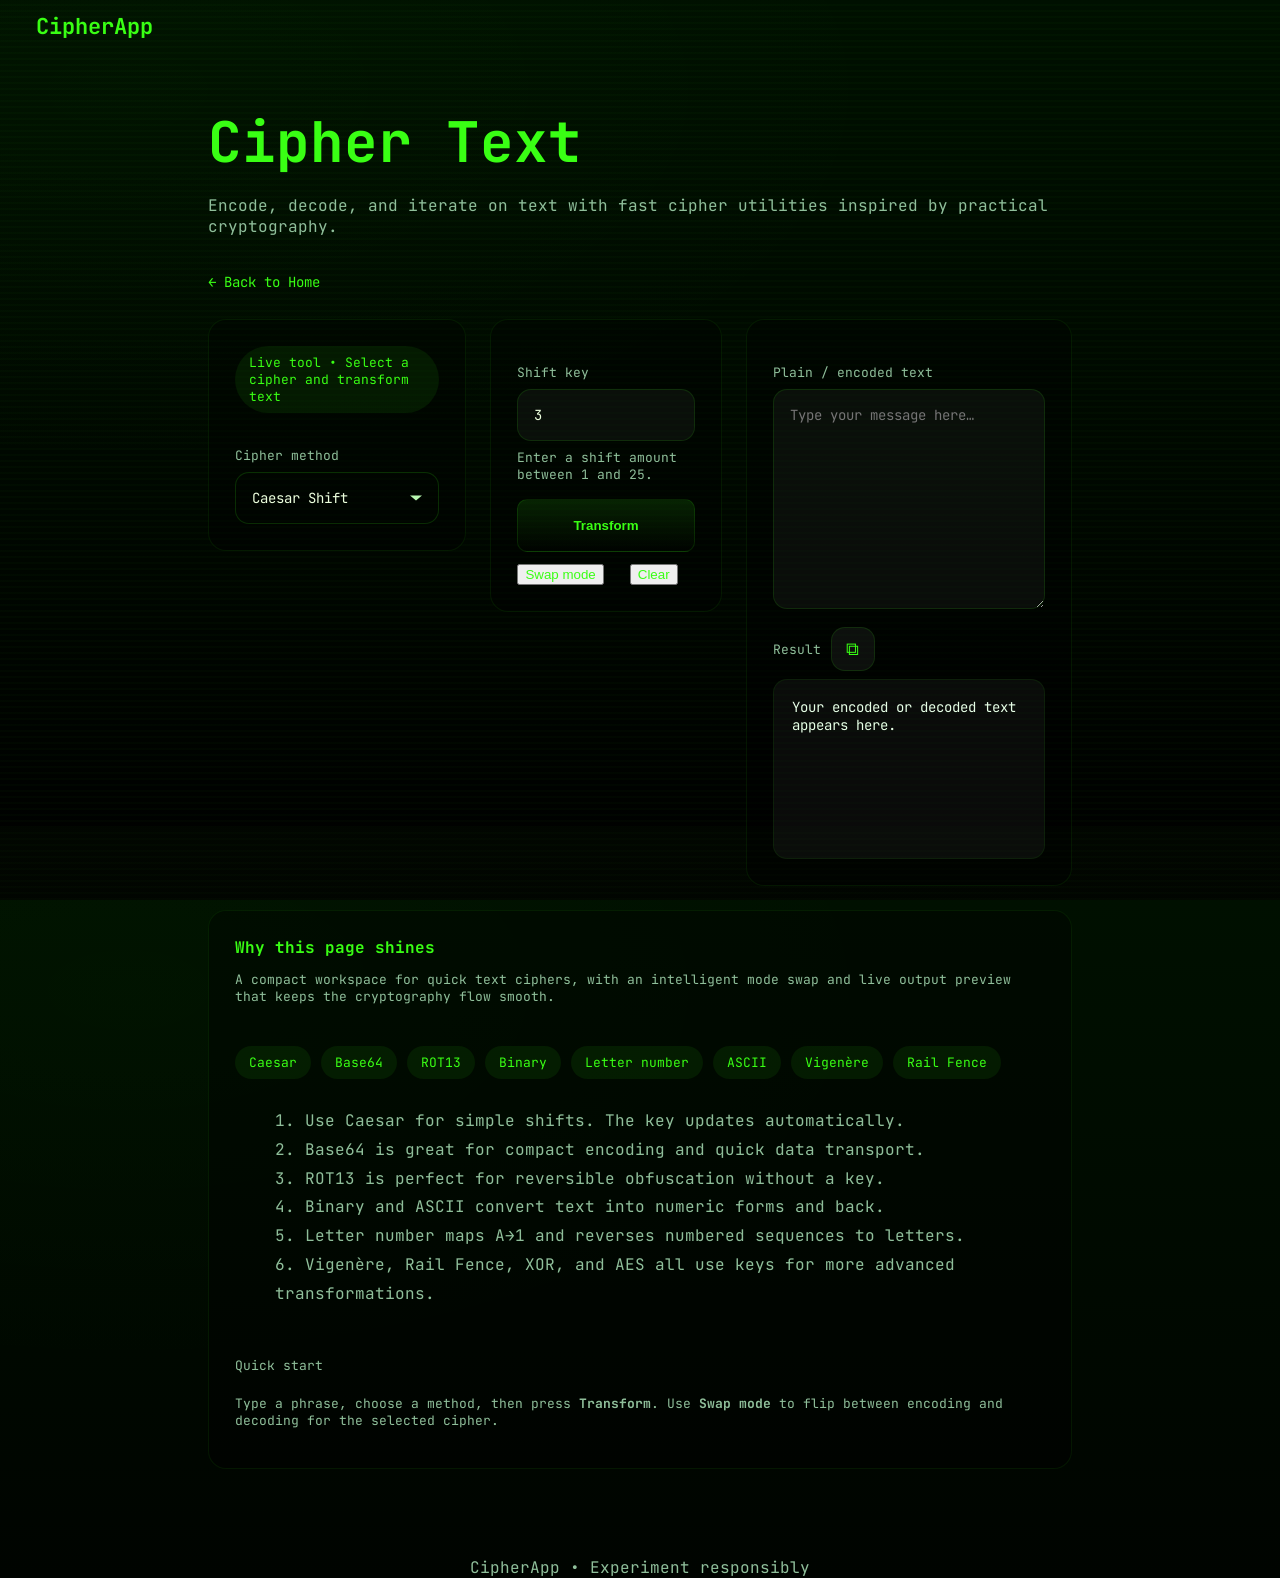
==== ciphertext.html @ 2c9f21bd "CipherText Page added" ====
<!doctype html>
<html lang="en">
<head>
    <meta charset="utf-8" />
    <meta name="viewport" content="width=device-width, initial-scale=1" />
    <title>CipherApp — Cipher Text</title>
    <link rel="stylesheet" href="style.css">
    <link href="https://fonts.googleapis.com/css2?family=JetBrains+Mono:wght@300;400;600&display=swap" rel="stylesheet">
    <style>
        .page-header { display:flex; justify-content:space-between; align-items:center; gap:16px; flex-wrap:wrap; }
        .page-header h1 { margin:0; }
        .page-header .back-link { color:var(--neon); text-decoration:none; font-size:14px; }
        .panel-grid { display:grid; grid-template-columns:0.95fr 0.85fr 1.2fr; gap:24px; margin-top:28px; align-items:start; }
        .panel-card { background:rgba(0,0,0,0.35); border:1px solid rgba(57,255,20,0.08); border-radius:18px; padding:26px; }
        .field-group { display:flex; flex-direction:column; gap:8px; margin-top:18px; }
        .field-group label { color:var(--muted); font-size:13px; }
        .field-group input,
        .field-group select,
        .field-group textarea { width:100%; border-radius:14px; border:1px solid rgba(57,255,20,0.12); background:rgba(255,255,255,0.04); color:#ecffdd; padding:16px; font-family:inherit; font-size:14px; outline:none; }
        .field-group select { appearance:none; -webkit-appearance:none; -moz-appearance:none; background:linear-gradient(180deg, rgba(255,255,255,0.07), rgba(0,0,0,0.3)); border:1px solid rgba(57,255,20,0.16); background-image:linear-gradient(transparent, transparent), url("data:image/svg+xml,%3Csvg xmlns='http://www.w3.org/2000/svg' viewBox='0 0 20 20'%3E%3Cpolygon fill='%23b8f7b0' points='0,6 20,6 10,14'/%3E%3C/svg%3E"); background-repeat:no-repeat; background-position:right 16px center; background-size:12px 12px; }
        .field-group select:focus { border-color:rgba(57,255,20,0.28); box-shadow:0 0 0 3px rgba(57,255,20,0.08); }
        .field-group option { background:#031206; color:#ecffdd; }
        .field-group textarea { min-height:220px; resize:vertical; }
        .controls { display:flex; flex-wrap:wrap; gap:12px; margin-top:16px; justify-content:flex-start; }
        .output-area { background:rgba(255,255,255,0.04); border:1px solid rgba(57,255,20,0.08); border-radius:14px; min-height:180px; padding:18px; color:#e6ffe6; font-size:14px; white-space:pre-wrap; word-break:break-word; }
        .status-pill { display:inline-flex; align-items:center; gap:8px; padding:8px 14px; background:rgba(57,255,20,0.08); color:var(--neon); border-radius:999px; font-size:13px; margin-bottom:16px; }
        .hint-list { list-style:decimal inside; color:var(--muted); margin-top:14px; line-height:1.8; }
        .hint-card { display:grid; gap:14px; }
        .chip-list { display:flex; flex-wrap:wrap; gap:10px; margin-top:14px; }
        .chip { display:inline-flex; align-items:center; gap:8px; background:rgba(57,255,20,0.08); color:var(--neon); padding:8px 14px; border-radius:999px; font-size:13px; }
        .result-label { display:flex; align-items:center; gap:10px; color:var(--muted); font-size:13px; }
        .icon-btn { display:inline-flex; align-items:center; justify-content:center; min-width:44px; height:44px; border-radius:14px; border:1px solid rgba(57,255,20,0.12); background:rgba(255,255,255,0.05); color:var(--neon); cursor:pointer; font-size:18px; padding:0 12px; }
        .icon-btn:hover { background:rgba(57,255,20,0.08); border-color:rgba(57,255,20,0.24); }
        .tips-card { grid-column:1 / -1; }
        @media (max-width:940px) { .panel-grid { grid-template-columns:1fr; } .tips-card { grid-column:1; } .icon-btn { width:100%; } }
        @media (max-width:700px) { .center { padding:18px; } }
    </style>
</head>
<body>
    <div class="matrix"></div>
    <header class="topbar">
        <div class="brand">CipherApp</div>
    </header>

    <main class="center">
        <div class="page-header">
            <div>
                <h1>Cipher Text</h1>
                <p class="lead">Encode, decode, and iterate on text with fast cipher utilities inspired by practical cryptography.</p>
            </div>
            <a class="link-btn back-link" href="index.html">← Back to Home</a>
        </div>

        <div class="panel-grid">
            <section class="panel-card">
                <div class="status-pill">Live tool • Select a cipher and transform text</div>

                <div class="field-group">
                    <label for="cipherType">Cipher method</label>
                    <select id="cipherType">
                        <option value="caesar">Caesar Shift</option>
                        <option value="base64">Base64</option>
                        <option value="rot13">ROT13</option>
                        <option value="binary">Binary</option>
                        <option value="letternumber">Letter number</option>
                        <option value="ascii">ASCII</option>
                        <option value="vigenere">Vigenère Cipher</option>
                        <option value="railfence">Rail Fence Cipher</option>
                        <option value="xor">XOR Cipher</option>
                        <option value="aes">AES Encryption</option>
                    </select>
                </div>
            </section>

            <section class="panel-card">
                <div class="field-group" id="keyGroup">
                    <label for="cipherKey">Shift key</label>
                    <input id="cipherKey" type="text" placeholder="3" value="3" />
                    <div id="cipherKeyHelp" class="dev-bio">Use the key for the selected cipher.</div>
                </div>

                <div class="controls">
                    <button class="big-btn" id="transformBtn">Transform</button>
                    <button class="link-btn" id="swapBtn">Swap mode</button>
                    <button class="link-btn" id="clearBtn">Clear</button>
                </div>
            </section>

            <section class="panel-card">
                <div class="field-group">
                    <label for="cipherInput">Plain / encoded text</label>
                    <textarea id="cipherInput" placeholder="Type your message here…"></textarea>
                </div>

                <div class="field-group">
                    <label class="result-label" for="cipherOutput">Result
                        <button class="icon-btn" id="copyBtn" title="Copy result">⧉</button>
                    </label>
                    <div id="cipherOutput" class="output-area" aria-live="polite">Your encoded or decoded text appears here.</div>
                </div>
            </section>

            <aside class="panel-card hint-card tips-card">
                <div>
                    <div class="dev-name">Why this page shines</div>
                    <p class="dev-bio">A compact workspace for quick text ciphers, with an intelligent mode swap and live output preview that keeps the cryptography flow smooth.</p>
                </div>

                <div class="chip-list">
                    <span class="chip">Caesar</span>
                    <span class="chip">Base64</span>
                    <span class="chip">ROT13</span>
                    <span class="chip">Binary</span>
                    <span class="chip">Letter number</span>
                    <span class="chip">ASCII</span>
                    <span class="chip">Vigenère</span>
                    <span class="chip">Rail Fence</span>
                </div>

                <ul class="hint-list">
                    <li>Use Caesar for simple shifts. The key updates automatically.</li>
                    <li>Base64 is great for compact encoding and quick data transport.</li>
                    <li>ROT13 is perfect for reversible obfuscation without a key.</li>
                    <li>Binary and ASCII convert text into numeric forms and back.</li>
                    <li>Letter number maps A→1 and reverses numbered sequences to letters.</li>
                    <li>Vigenère, Rail Fence, XOR, and AES all use keys for more advanced transformations.</li>
                </ul>

                <div class="field-group">
                    <label>Quick start</label>
                    <p class="dev-bio">Type a phrase, choose a method, then press <strong>Transform</strong>. Use <strong>Swap mode</strong> to flip between encoding and decoding for the selected cipher.</p>
                </div>
            </aside>
        </div>
    </main>

    <footer class="footer">CipherApp • Experiment responsibly</footer>

    <script>
        const input = document.getElementById('cipherInput');
        const output = document.getElementById('cipherOutput');
        const type = document.getElementById('cipherType');
        const key = document.getElementById('cipherKey');
        const keyHelp = document.getElementById('cipherKeyHelp');
        const keyGroup = document.getElementById('keyGroup');
        const transformBtn = document.getElementById('transformBtn');
        const swapBtn = document.getElementById('swapBtn');
        const copyBtn = document.getElementById('copyBtn');
        const clearBtn = document.getElementById('clearBtn');
        let encodeMode = true;

        function caesar(str, shift) {
            return str.replace(/[a-z]/gi, (char) => {
                const base = char <= 'Z' ? 65 : 97;
                const code = ((char.charCodeAt(0) - base + shift + 26) % 26) + base;
                return String.fromCharCode(code);
            });
        }

        function letterNumber(str, encode) {
            if (encode) {
                return [...str].map((char) => {
                    if (/\p{L}/u.test(char)) {
                        const code = char.toUpperCase().charCodeAt(0) - 64;
                        return code;
                    }
                    return char === ' ' ? '/' : char;
                }).join(' ');
            }

            return str.split(/\s+/).map((token) => {
                if (/^\d+$/.test(token)) {
                    const value = parseInt(token, 10);
                    return value >= 1 && value <= 26 ? String.fromCharCode(value + 64) : '';
                }
                return token === '/' ? ' ' : token;
            }).join('');
        }

        function asciiEncode(str) {
            return [...str].map((char) => char.charCodeAt(0)).join(' ');
        }

        function asciiDecode(str) {
            return str.split(/\s+/).map((code) => {
                const parsed = parseInt(code, 10);
                return isNaN(parsed) ? '' : String.fromCharCode(parsed);
            }).join('');
        }

        function vigenere(str, passphrase, encode) {
            const normalizedKey = passphrase.replace(/[^A-Za-z]/g, '').toUpperCase();
            if (!normalizedKey) return 'Enter a valid passphrase.';

            let keyIndex = 0;
            return [...str].map((char) => {
                const isUpper = char >= 'A' && char <= 'Z';
                const isLower = char >= 'a' && char <= 'z';
                if (!isUpper && !isLower) return char;

                const base = isUpper ? 65 : 97;
                const shift = normalizedKey[keyIndex % normalizedKey.length].charCodeAt(0) - 65;
                const offset = (char.charCodeAt(0) - base + (encode ? shift : -shift) + 26) % 26;
                keyIndex += 1;
                return String.fromCharCode(base + offset);
            }).join('');
        }

        function railFenceEncode(str, rails) {
            rails = Math.max(2, rails);
            const fence = Array.from({ length: rails }, () => []);
            let row = 0;
            let direction = 1;

            [...str].forEach((char) => {
                fence[row].push(char);
                if (row === 0) direction = 1;
                if (row === rails - 1) direction = -1;
                row += direction;
            });

            return fence.map((line) => line.join('')).join('');
        }

        function railFenceDecode(str, rails) {
            rails = Math.max(2, rails);
            const pattern = Array.from({ length: str.length }, () => 0);
            let row = 0;
            let direction = 1;

            for (let i = 0; i < str.length; i += 1) {
                pattern[i] = row;
                if (row === 0) direction = 1;
                if (row === rails - 1) direction = -1;
                row += direction;
            }

            const fence = Array.from({ length: rails }, () => []);
            let index = 0;
            for (let r = 0; r < rails; r += 1) {
                for (let i = 0; i < str.length; i += 1) {
                    if (pattern[i] === r) fence[r].push(str[index++] || '');
                }
            }

            return pattern.map((rowNumber) => fence[rowNumber].shift() || '').join('');
        }

        function xorCipher(str, keyString) {
            if (!keyString) return 'Enter a valid XOR key.';
            const keyChars = [...keyString].map((c) => c.charCodeAt(0));
            if (keyChars.length === 0) return 'Enter a valid XOR key.';

            if (encodeMode) {
                return [...str].map((char, index) => {
                    const value = char.charCodeAt(0) ^ keyChars[index % keyChars.length];
                    return value.toString(16).padStart(2, '0');
                }).join(' ');
            }

            return str.split(/\s+/).map((hex, index) => {
                const parsed = parseInt(hex, 16);
                if (isNaN(parsed)) return '';
                const value = parsed ^ keyChars[index % keyChars.length];
                return String.fromCharCode(value);
            }).join('');
        }

        async function deriveAesKey(password) {
            const encoder = new TextEncoder();
            const keyMaterial = await crypto.subtle.importKey(
                'raw',
                encoder.encode(password),
                { name: 'PBKDF2' },
                false,
                ['deriveKey']
            );

            return crypto.subtle.deriveKey(
                {
                    name: 'PBKDF2',
                    salt: encoder.encode('CipherApp-Salt'),
                    iterations: 200000,
                    hash: 'SHA-256'
                },
                keyMaterial,
                { name: 'AES-GCM', length: 256 },
                false,
                ['encrypt', 'decrypt']
            );
        }

        async function aesEncrypt(str, passphrase) {
            if (!passphrase) return 'Enter a passphrase for AES.';
            const iv = crypto.getRandomValues(new Uint8Array(12));
            const encoder = new TextEncoder();
            const keyMaterial = await deriveAesKey(passphrase);
            const cipherText = await crypto.subtle.encrypt(
                { name: 'AES-GCM', iv },
                keyMaterial,
                encoder.encode(str)
            );
            const payload = new Uint8Array(iv.byteLength + cipherText.byteLength);
            payload.set(iv, 0);
            payload.set(new Uint8Array(cipherText), iv.byteLength);
            return btoa(String.fromCharCode(...payload));
        }

        async function aesDecrypt(str, passphrase) {
            if (!passphrase) return 'Enter a passphrase for AES.';
            try {
                const decoded = atob(str);
                const bytes = Uint8Array.from(decoded, (c) => c.charCodeAt(0));
                const iv = bytes.slice(0, 12);
                const data = bytes.slice(12);
                const keyMaterial = await deriveAesKey(passphrase);
                const plainBuffer = await crypto.subtle.decrypt(
                    { name: 'AES-GCM', iv },
                    keyMaterial,
                    data
                );
                return new TextDecoder().decode(plainBuffer);
            } catch (err) {
                return 'AES decryption failed. Check your input and passphrase.';
            }
        }

        async function transformText() {
            const value = input.value.trim();
            if (!value) {
                output.textContent = 'Enter a message to transform.';
                return;
            }

            switch (type.value) {
                case 'caesar': {
                    const shift = parseInt(key.value, 10) || 0;
                    output.textContent = encodeMode ? caesar(value, shift) : caesar(value, -shift);
                    break;
                }
                case 'base64': {
                    try {
                        output.textContent = encodeMode ? btoa(value) : atob(value);
                    } catch (error) {
                        output.textContent = 'Invalid Base64 input for decoding.';
                    }
                    break;
                }
                case 'rot13': {
                    output.textContent = caesar(value, 13);
                    break;
                }
                case 'binary': {
                    output.textContent = encodeMode ? toBinary(value) : fromBinary(value);
                    break;
                }
                case 'letternumber': {
                    output.textContent = letterNumber(value, encodeMode);
                    break;
                }
                case 'ascii': {
                    output.textContent = encodeMode ? asciiEncode(value) : asciiDecode(value);
                    break;
                }
                case 'vigenere': {
                    output.textContent = vigenere(value, key.value, encodeMode);
                    break;
                }
                case 'railfence': {
                    const rails = parseInt(key.value, 10) || 2;
                    output.textContent = encodeMode ? railFenceEncode(value, rails) : railFenceDecode(value, rails);
                    break;
                }
                case 'xor': {
                    output.textContent = xorCipher(value, key.value);
                    break;
                }
                case 'aes': {
                    output.textContent = encodeMode ? await aesEncrypt(value, key.value) : await aesDecrypt(value, key.value);
                    break;
                }
                default: {
                    output.textContent = 'Unsupported cipher selection.';
                }
            }
        }

        function getKeyConfig() {
            const config = {
                caesar: { label: 'Shift key', placeholder: '3', type: 'number', helper: 'Enter a shift amount between 1 and 25.' },
                vigenere: { label: 'Passphrase', placeholder: 'secret', type: 'text', helper: 'Use letters only for the Vigenère key.' },
                railfence: { label: 'Depth', placeholder: '3', type: 'number', helper: 'Use two or more rails for the fence.' },
                xor: { label: 'XOR key', placeholder: 'key', type: 'text', helper: 'Any short text can be used as the XOR key.' },
                aes: { label: 'Passphrase', placeholder: 'strong password', type: 'text', helper: 'AES uses a passphrase to derive the encryption key.' }
            };
            return config[type.value] || { label: 'Key', placeholder: '', type: 'text', helper: 'Use the key for the selected cipher.' };
        }

        function updateKeyVisibility() {
            const currentConfig = getKeyConfig();
            const showKey = ['caesar', 'vigenere', 'railfence', 'xor', 'aes'].includes(type.value);
            keyGroup.style.display = showKey ? 'flex' : 'none';
            key.previousElementSibling.textContent = currentConfig.label;
            key.placeholder = currentConfig.placeholder;
            key.type = currentConfig.type;
            keyHelp.textContent = currentConfig.helper;
            if (key.value === '' && currentConfig.placeholder) {
                key.value = currentConfig.type === 'number' ? currentConfig.placeholder : '';
            }
        }

        type.addEventListener('change', async () => {
            updateKeyVisibility();
            await transformText();
        });

        transformBtn.addEventListener('click', async () => {
            await transformText();
        });

        swapBtn.addEventListener('click', async () => {
            encodeMode = !encodeMode;
            transformBtn.textContent = encodeMode ? 'Transform' : 'Reverse';
            swapBtn.textContent = encodeMode ? 'Swap mode' : 'Swap back';
            await transformText();
        });

        copyBtn.addEventListener('click', async () => {
            const text = output.textContent;
            if (!text) return;
            try {
                await navigator.clipboard.writeText(text);
                copyBtn.textContent = 'Copied!';
                setTimeout(() => { copyBtn.textContent = 'Copy result'; }, 1200);
            } catch (err) {
                output.textContent = 'Unable to copy to clipboard.';
            }
        });

        clearBtn.addEventListener('click', () => {
            input.value = '';
            output.textContent = 'Your encoded or decoded text appears here.';
        });

        updateKeyVisibility();
    </script>
</body>
</html>
---- style.css ----
:root{
	--bg:#000a00;
	--panel:#07130a;
	--muted:#8fbf9a;
	--neon:#39ff14;
	--glass: rgba(255,255,255,0.02);
}

*{box-sizing:border-box}
html,body{height:100%}
body{
	margin:0;
	display:flex;
	flex-direction:column;
	min-height:100vh;
	font-family: 'JetBrains Mono', ui-monospace, SFMono-Regular, Menlo, Monaco, 'Roboto Mono', monospace;
	background: radial-gradient(800px 400px at 10% 10%, rgba(57,255,20,0.02), transparent), linear-gradient(180deg,#001000 0%, #000 100%);
	color: #b8f7b0;
	-webkit-font-smoothing:antialiased;
	-moz-osx-font-smoothing:grayscale;
}

.matrix{
	position:fixed; inset:0; z-index:0; pointer-events:none; background-image: linear-gradient(transparent 92%, rgba(57,255,20,0.02) 92%), repeating-linear-gradient(0deg, rgba(57,255,20,0.02) 0 2px, transparent 2px 6px);
	mix-blend-mode:screen; opacity:0.9;
}

.topbar{position:relative; z-index:3; padding:12px 36px}
.brand{font-size:22px; color:var(--neon); font-weight:700}

.center{position:relative; z-index:3; max-width:920px; margin:28px auto; padding:24px 28px; text-align:left; display:flex; flex-direction:column; flex:1;}
h1{font-size:56px; margin:6px 0; color:var(--neon);}
.lead{color:var(--muted); font-size:16px; margin-bottom:20px}

.how{background:rgba(0,0,0,0.3); border:1px solid rgba(57,255,20,0.06); padding:14px; border-radius:10px; color:var(--muted); margin-bottom:18px}
.how h2{color:var(--neon)}

.actions-row{display:flex; gap:14px; margin:18px 0}
.big-btn{flex:1; display:inline-block; padding:18px 22px; background:linear-gradient(180deg, rgba(57,255,20,0.12), rgba(0,0,0,0.2)); color:var(--neon); text-decoration:none; border-radius:10px; font-weight:700; border:1px solid rgba(57,255,20,0.12)}
.big-btn:hover{box-shadow:0 10px 30px rgba(57,255,20,0.06)}

.extra-row{margin-top:10px}
.link-btn{color:var(--neon); text-decoration:none; margin-right:14px}

.dev-card{display:flex; gap:12px; align-items:center; margin-top:auto; background:rgba(0,0,0,0.35); padding:12px; border-radius:10px; border:1px solid rgba(57,255,20,0.04)}
.dev-card .dp{width:64px; height:64px; border-radius:8px; object-fit:cover; border:2px solid rgba(57,255,20,0.08)}
.dev-name{font-weight:700; color:var(--neon)}
.dev-bio{color:var(--muted); font-size:13px}

.footer{margin-top:36px; color:var(--muted); text-align:center}

@media (max-width:700px){
	.actions-row{flex-direction:column}
	.big-btn{width:100%}
	.center{padding:18px}
}
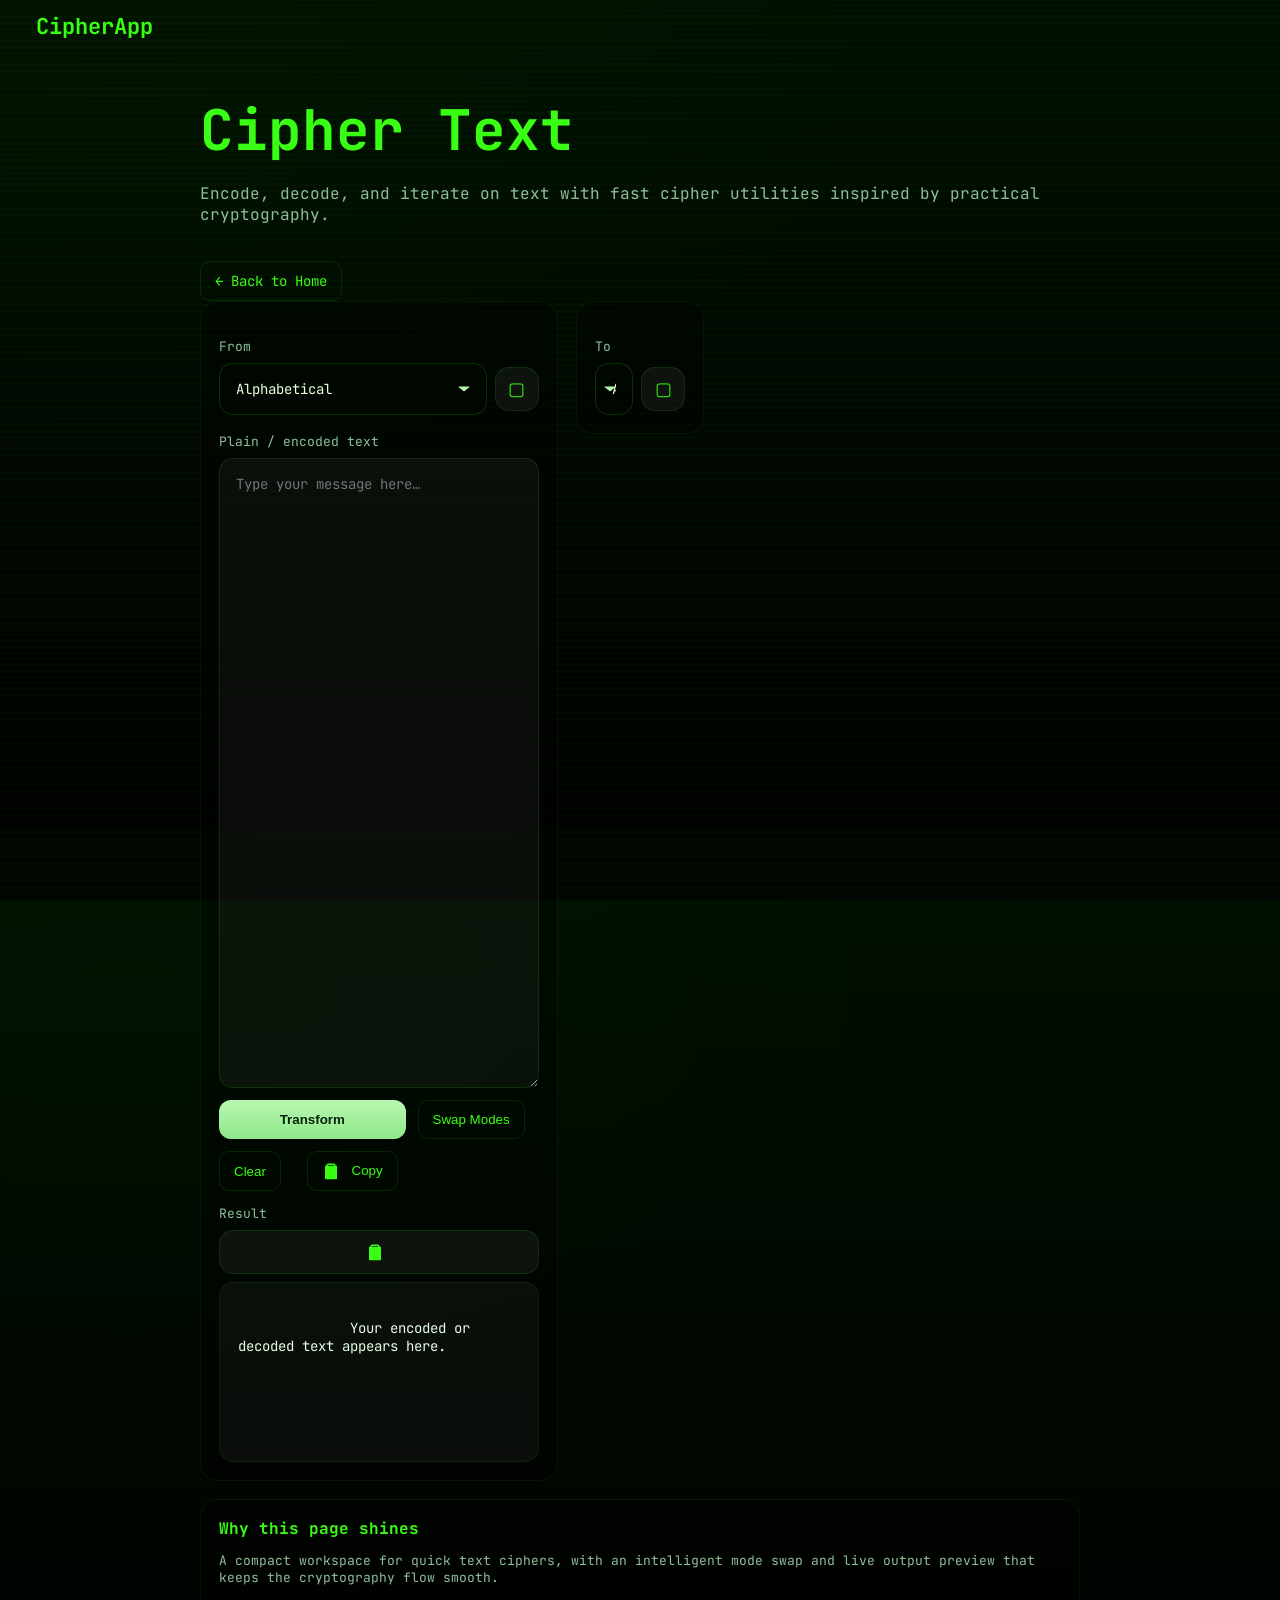
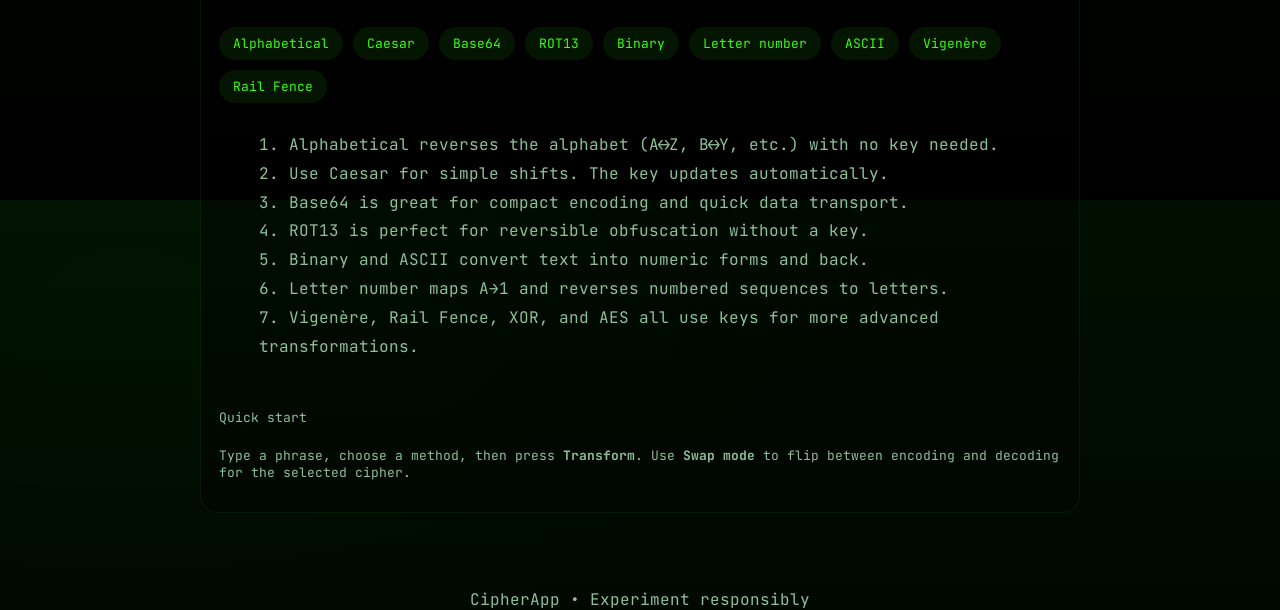
==== commit bda11ffa: "Reformat ciphertext page layout" ====
--- a/ciphertext.html
+++ b/ciphertext.html
@@ -1,448 +1,845 @@
 <!doctype html>
 <html lang="en">
-<head>
+  <head>
     <meta charset="utf-8" />
     <meta name="viewport" content="width=device-width, initial-scale=1" />
     <title>CipherApp — Cipher Text</title>
-    <link rel="stylesheet" href="style.css">
-    <link href="https://fonts.googleapis.com/css2?family=JetBrains+Mono:wght@300;400;600&display=swap" rel="stylesheet">
+    <link rel="stylesheet" href="style.css" />
+    <link
+      href="https://fonts.googleapis.com/css2?family=JetBrains+Mono:wght@300;400;600&display=swap"
+      rel="stylesheet"
+    />
+
     <style>
-        .page-header { display:flex; justify-content:space-between; align-items:center; gap:16px; flex-wrap:wrap; }
-        .page-header h1 { margin:0; }
-        .page-header .back-link { color:var(--neon); text-decoration:none; font-size:14px; }
-        .panel-grid { display:grid; grid-template-columns:0.95fr 0.85fr 1.2fr; gap:24px; margin-top:28px; align-items:start; }
-        .panel-card { background:rgba(0,0,0,0.35); border:1px solid rgba(57,255,20,0.08); border-radius:18px; padding:26px; }
-        .field-group { display:flex; flex-direction:column; gap:8px; margin-top:18px; }
-        .field-group label { color:var(--muted); font-size:13px; }
-        .field-group input,
-        .field-group select,
-        .field-group textarea { width:100%; border-radius:14px; border:1px solid rgba(57,255,20,0.12); background:rgba(255,255,255,0.04); color:#ecffdd; padding:16px; font-family:inherit; font-size:14px; outline:none; }
-        .field-group select { appearance:none; -webkit-appearance:none; -moz-appearance:none; background:linear-gradient(180deg, rgba(255,255,255,0.07), rgba(0,0,0,0.3)); border:1px solid rgba(57,255,20,0.16); background-image:linear-gradient(transparent, transparent), url("data:image/svg+xml,%3Csvg xmlns='http://www.w3.org/2000/svg' viewBox='0 0 20 20'%3E%3Cpolygon fill='%23b8f7b0' points='0,6 20,6 10,14'/%3E%3C/svg%3E"); background-repeat:no-repeat; background-position:right 16px center; background-size:12px 12px; }
-        .field-group select:focus { border-color:rgba(57,255,20,0.28); box-shadow:0 0 0 3px rgba(57,255,20,0.08); }
-        .field-group option { background:#031206; color:#ecffdd; }
-        .field-group textarea { min-height:220px; resize:vertical; }
-        .controls { display:flex; flex-wrap:wrap; gap:12px; margin-top:16px; justify-content:flex-start; }
-        .output-area { background:rgba(255,255,255,0.04); border:1px solid rgba(57,255,20,0.08); border-radius:14px; min-height:180px; padding:18px; color:#e6ffe6; font-size:14px; white-space:pre-wrap; word-break:break-word; }
-        .status-pill { display:inline-flex; align-items:center; gap:8px; padding:8px 14px; background:rgba(57,255,20,0.08); color:var(--neon); border-radius:999px; font-size:13px; margin-bottom:16px; }
-        .hint-list { list-style:decimal inside; color:var(--muted); margin-top:14px; line-height:1.8; }
-        .hint-card { display:grid; gap:14px; }
-        .chip-list { display:flex; flex-wrap:wrap; gap:10px; margin-top:14px; }
-        .chip { display:inline-flex; align-items:center; gap:8px; background:rgba(57,255,20,0.08); color:var(--neon); padding:8px 14px; border-radius:999px; font-size:13px; }
-        .result-label { display:flex; align-items:center; gap:10px; color:var(--muted); font-size:13px; }
-        .icon-btn { display:inline-flex; align-items:center; justify-content:center; min-width:44px; height:44px; border-radius:14px; border:1px solid rgba(57,255,20,0.12); background:rgba(255,255,255,0.05); color:var(--neon); cursor:pointer; font-size:18px; padding:0 12px; }
-        .icon-btn:hover { background:rgba(57,255,20,0.08); border-color:rgba(57,255,20,0.24); }
-        .tips-card { grid-column:1 / -1; }
-        @media (max-width:940px) { .panel-grid { grid-template-columns:1fr; } .tips-card { grid-column:1; } .icon-btn { width:100%; } }
-        @media (max-width:700px) { .center { padding:18px; } }
+      /* Cipher Text page-specific layout helpers */
+      .page-row {
+        display: flex;
+        gap: 8px;
+        align-items: center;
+      }
+
+      .page-header {
+        display: flex;
+        justify-content: space-between;
+        align-items: center;
+        gap: 16px;
+        flex-wrap: wrap;
+      }
+      .page-header h1 {
+        margin: 0;
+      }
+      .page-header .back-link {
+        color: var(--neon);
+        text-decoration: none;
+        font-size: 14px;
+      }
+      .center {
+        padding: 12px 20px;
+      }
+      .panel-grid {
+        display: grid;
+        grid-template-columns: 1fr 0.36fr 1fr;
+        gap: 18px;
+        align-items: start;
+      }
+      .panel-card {
+        background: rgba(0, 0, 0, 0.35);
+        border: 1px solid rgba(57, 255, 20, 0.08);
+        border-radius: 18px;
+        padding: 18px;
+      }
+      .field-group {
+        display: flex;
+        flex-direction: column;
+        gap: 8px;
+        margin-top: 18px;
+      }
+      .field-group label {
+        color: var(--muted);
+        font-size: 13px;
+      }
+      .field-group input,
+      .field-group select,
+      .field-group textarea {
+        width: 100%;
+        border-radius: 14px;
+        border: 1px solid rgba(57, 255, 20, 0.12);
+        background: rgba(255, 255, 255, 0.04);
+        color: #ecffdd;
+        padding: 16px;
+        font-family: inherit;
+        font-size: 14px;
+        outline: none;
+      }
+      .field-group select {
+        appearance: none;
+        -webkit-appearance: none;
+        -moz-appearance: none;
+        background: linear-gradient(
+          180deg,
+          rgba(255, 255, 255, 0.07),
+          rgba(0, 0, 0, 0.3)
+        );
+        border: 1px solid rgba(57, 255, 20, 0.16);
+        background-image:
+          linear-gradient(transparent, transparent),
+          url("data:image/svg+xml,%3Csvg xmlns='http://www.w3.org/2000/svg' viewBox='0 0 20 20'%3E%3Cpolygon fill='%23b8f7b0' points='0,6 20,6 10,14'/%3E%3C/svg%3E");
+        background-repeat: no-repeat;
+        background-position: right 16px center;
+        background-size: 12px 12px;
+      }
+      .field-group select:focus {
+        border-color: rgba(57, 255, 20, 0.28);
+        box-shadow: 0 0 0 3px rgba(57, 255, 20, 0.08);
+      }
+      .field-group option {
+        background: #031206;
+        color: #ecffdd;
+      }
+      .field-group textarea {
+        min-height: 70vh;
+        resize: vertical;
+        flex: 1;
+      }
+      .controls {
+        display: flex;
+        flex-wrap: wrap;
+        gap: 12px;
+        margin-top: 16px;
+        justify-content: flex-start;
+      }
+      .output-area {
+        background: rgba(255, 255, 255, 0.04);
+        border: 1px solid rgba(57, 255, 20, 0.08);
+        border-radius: 14px;
+        min-height: 180px;
+        padding: 18px;
+        color: #e6ffe6;
+        font-size: 14px;
+        white-space: pre-wrap;
+        word-break: break-word;
+      }
+      .status-pill {
+        display: inline-flex;
+        align-items: center;
+        gap: 8px;
+        padding: 8px 14px;
+        background: rgba(57, 255, 20, 0.08);
+        color: var(--neon);
+        border-radius: 999px;
+        font-size: 13px;
+        margin-bottom: 16px;
+      }
+      .hint-list {
+        list-style: decimal inside;
+        color: var(--muted);
+        margin-top: 14px;
+        line-height: 1.8;
+      }
+      .hint-card {
+        display: grid;
+        gap: 14px;
+      }
+      .chip-list {
+        display: flex;
+        flex-wrap: wrap;
+        gap: 10px;
+        margin-top: 14px;
+      }
+      .chip {
+        display: inline-flex;
+        align-items: center;
+        gap: 8px;
+        background: rgba(57, 255, 20, 0.08);
+        color: var(--neon);
+        padding: 8px 14px;
+        border-radius: 999px;
+        font-size: 13px;
+      }
+      .result-label {
+        display: flex;
+        align-items: center;
+        gap: 10px;
+        color: var(--muted);
+        font-size: 13px;
+      }
+      .icon-btn {
+        display: inline-flex;
+        align-items: center;
+        justify-content: center;
+        min-width: 44px;
+        height: 44px;
+        border-radius: 14px;
+        border: 1px solid rgba(57, 255, 20, 0.12);
+        background: rgba(255, 255, 255, 0.05);
+        color: var(--neon);
+        cursor: pointer;
+        font-size: 18px;
+        padding: 0 12px;
+      }
+      .icon-btn:hover {
+        background: rgba(57, 255, 20, 0.08);
+        border-color: rgba(57, 255, 20, 0.24);
+      }
+      .tips-card {
+        margin-top: 18px;
+      }
+      .center-panel {
+        display: flex;
+        flex-direction: column;
+        align-items: center;
+        justify-content: flex-start;
+      }
+      /* Button styles */
+      .big-btn {
+        background: linear-gradient(180deg, #b8f7b0, #8fe88a);
+        color: #06220a;
+        border: none;
+        padding: 12px 18px;
+        border-radius: 12px;
+        font-weight: 600;
+        cursor: pointer;
+        box-shadow: 0 6px 14px rgba(0, 0, 0, 0.35);
+      }
+      .big-btn:hover {
+        transform: translateY(-1px);
+      }
+      .link-btn {
+        background: transparent;
+        color: var(--neon);
+        border: 1px solid rgba(57, 255, 20, 0.12);
+        padding: 10px 14px;
+        border-radius: 10px;
+        cursor: pointer;
+      }
+      .link-btn:hover {
+        background: rgba(57, 255, 20, 0.04);
+      }
+      .center-panel .big-btn {
+        min-width: 160px;
+      }
+      .center-panel .link-btn {
+        min-width: 120px;
+      }
+      .btn-icon {
+        width: 18px;
+        height: 18px;
+        margin-right: 8px;
+        vertical-align: middle;
+        fill: currentColor;
+      }
+      @media (max-width: 940px) {
+        .panel-grid {
+          grid-template-columns: 1fr;
+        }
+        .tips-card {
+          grid-column: 1;
+        }
+        .icon-btn {
+          width: 100%;
+        }
+      }
+      @media (max-width: 700px) {
+        .center {
+          padding: 18px;
+        }
+      }
     </style>
-</head>
-<body>
+  </head>
+  <body>
     <div class="matrix"></div>
     <header class="topbar">
-        <div class="brand">CipherApp</div>
+      <div class="brand">CipherApp</div>
     </header>
 
     <main class="center">
-        <div class="page-header">
-            <div>
-                <h1>Cipher Text</h1>
-                <p class="lead">Encode, decode, and iterate on text with fast cipher utilities inspired by practical cryptography.</p>
+      <div class="page-header">
+        <div>
+          <h1>Cipher Text</h1>
+          <p class="lead">
+            Encode, decode, and iterate on text with fast cipher utilities
+            inspired by practical cryptography.
+          </p>
+        </div>
+        <a class="link-btn back-link" href="index.html">← Back to Home</a>
+      </div>
+
+      <div class="panel-grid">
+        <!-- Left: From (input) with actions and output stacked -->
+        <section class="panel-card">
+          <div class="field-group">
+            <label for="inputCipherType">From</label>
+            <div class="page-row">
+              <select id="inputCipherType">
+                <option value="alphabetical">Alphabetical</option>
+                <option value="caesar">Caesar Shift</option>
+                <option value="base64">Base64</option>
+                <option value="rot13">ROT13</option>
+                <option value="binary">Binary</option>
+                <option value="letternumber">Letter number</option>
+                <option value="ascii">ASCII</option>
+                <option value="vigenere">Vigenère Cipher</option>
+                <option value="railfence">Rail Fence Cipher</option>
+                <option value="xor">XOR Cipher</option>
+                <option value="aes">AES Encryption</option>
+              </select>
+              <button class="icon-btn" aria-hidden="true" title="From options">
+                ▢
+              </button>
             </div>
-            <a class="link-btn back-link" href="index.html">← Back to Home</a>
+          </div>
+
+          <div class="field-group">
+            <label for="cipherInput">Plain / encoded text</label>
+            <textarea
+              id="cipherInput"
+              placeholder="Type your message here…"
+            ></textarea>
+          </div>
+
+          <div class="field-group" id="keyGroup">
+            <label for="cipherKey">Shift key / Depth / Phrase</label>
+            <input id="cipherKey" type="text" placeholder="3" value="3" />
+            <div id="cipherKeyHelp" class="dev-bio">
+              Use the key for the selected cipher.
+            </div>
+          </div>
+
+          <div class="controls" style="gap: 12px; margin-top: 12px">
+            <button class="big-btn" id="transformBtn">Transform</button>
+            <button class="link-btn" id="swapBtn">Swap Modes</button>
+            <button class="link-btn" id="clearBtn">Clear</button>
+            <button class="link-btn" id="copyBtn" title="Copy result">
+              <svg
+                class="btn-icon"
+                viewBox="0 0 24 24"
+                aria-hidden="true"
+                focusable="false"
+              >
+                <path
+                  d="M16 2H8a2 2 0 0 0-2 2v1H4v17a1 1 0 0 0 1 1h14a1 1 0 0 0 1-1V5h-2V4a2 2 0 0 0-2-2zM8 4h8v1H8V4zm8 4H8v10h8V8z"
+                />
+              </svg>
+              <span class="btn-label">Copy</span>
+            </button>
+          </div>
+
+          <div class="field-group" style="margin-top: 14px">
+            <label class="result-label" for="cipherOutput">Result</label>
+            <button
+              class="icon-btn"
+              id="copyResultBtn"
+              title="Copy result"
+              aria-label="Copy result"
+            >
+              <svg
+                class="btn-icon"
+                viewBox="0 0 24 24"
+                aria-hidden="true"
+                focusable="false"
+              >
+                <path
+                  d="M16 2H8a2 2 0 0 0-2 2v1H4v17a1 1 0 0 0 1 1h14a1 1 0 0 0 1-1V5h-2V4a2 2 0 0 0-2-2zM8 4h8v1H8V4zm8 4H8v10h8V8z"
+                />
+              </svg>
+            </button>
+            <div id="cipherOutput" class="output-area" aria-live="polite">
+              Your encoded or decoded text appears here.
+            </div>
+          </div>
+        </section>
+
+        <!-- Right: To selector only -->
+        <section class="panel-card">
+          <div class="field-group">
+            <label for="cipherType">To</label>
+            <div class="page-row">
+              <select id="cipherType">
+                <option value="alphabetical">Alphabetical</option>
+                <option value="caesar">Caesar Shift</option>
+                <option value="base64">Base64</option>
+                <option value="rot13">ROT13</option>
+                <option value="binary">Binary</option>
+                <option value="letternumber">Letter number</option>
+                <option value="ascii">ASCII</option>
+                <option value="vigenere">Vigenère Cipher</option>
+                <option value="railfence">Rail Fence Cipher</option>
+                <option value="xor">XOR Cipher</option>
+                <option value="aes">AES Encryption</option>
+              </select>
+              <button class="icon-btn" aria-hidden="true" title="To options">
+                ▢
+              </button>
+            </div>
+          </div>
+        </section>
+      </div>
+
+      <aside class="panel-card hint-card tips-card">
+        <div>
+          <div class="dev-name">Why this page shines</div>
+          <p class="dev-bio">
+            A compact workspace for quick text ciphers, with an intelligent mode
+            swap and live output preview that keeps the cryptography flow
+            smooth.
+          </p>
         </div>
 
-        <div class="panel-grid">
-            <section class="panel-card">
-                <div class="status-pill">Live tool • Select a cipher and transform text</div>
-
-                <div class="field-group">
-                    <label for="cipherType">Cipher method</label>
-                    <select id="cipherType">
-                        <option value="caesar">Caesar Shift</option>
-                        <option value="base64">Base64</option>
-                        <option value="rot13">ROT13</option>
-                        <option value="binary">Binary</option>
-                        <option value="letternumber">Letter number</option>
-                        <option value="ascii">ASCII</option>
-                        <option value="vigenere">Vigenère Cipher</option>
-                        <option value="railfence">Rail Fence Cipher</option>
-                        <option value="xor">XOR Cipher</option>
-                        <option value="aes">AES Encryption</option>
-                    </select>
-                </div>
-            </section>
-
-            <section class="panel-card">
-                <div class="field-group" id="keyGroup">
-                    <label for="cipherKey">Shift key</label>
-                    <input id="cipherKey" type="text" placeholder="3" value="3" />
-                    <div id="cipherKeyHelp" class="dev-bio">Use the key for the selected cipher.</div>
-                </div>
-
-                <div class="controls">
-                    <button class="big-btn" id="transformBtn">Transform</button>
-                    <button class="link-btn" id="swapBtn">Swap mode</button>
-                    <button class="link-btn" id="clearBtn">Clear</button>
-                </div>
-            </section>
-
-            <section class="panel-card">
-                <div class="field-group">
-                    <label for="cipherInput">Plain / encoded text</label>
-                    <textarea id="cipherInput" placeholder="Type your message here…"></textarea>
-                </div>
-
-                <div class="field-group">
-                    <label class="result-label" for="cipherOutput">Result
-                        <button class="icon-btn" id="copyBtn" title="Copy result">⧉</button>
-                    </label>
-                    <div id="cipherOutput" class="output-area" aria-live="polite">Your encoded or decoded text appears here.</div>
-                </div>
-            </section>
-
-            <aside class="panel-card hint-card tips-card">
-                <div>
-                    <div class="dev-name">Why this page shines</div>
-                    <p class="dev-bio">A compact workspace for quick text ciphers, with an intelligent mode swap and live output preview that keeps the cryptography flow smooth.</p>
-                </div>
-
-                <div class="chip-list">
-                    <span class="chip">Caesar</span>
-                    <span class="chip">Base64</span>
-                    <span class="chip">ROT13</span>
-                    <span class="chip">Binary</span>
-                    <span class="chip">Letter number</span>
-                    <span class="chip">ASCII</span>
-                    <span class="chip">Vigenère</span>
-                    <span class="chip">Rail Fence</span>
-                </div>
-
-                <ul class="hint-list">
-                    <li>Use Caesar for simple shifts. The key updates automatically.</li>
-                    <li>Base64 is great for compact encoding and quick data transport.</li>
-                    <li>ROT13 is perfect for reversible obfuscation without a key.</li>
-                    <li>Binary and ASCII convert text into numeric forms and back.</li>
-                    <li>Letter number maps A→1 and reverses numbered sequences to letters.</li>
-                    <li>Vigenère, Rail Fence, XOR, and AES all use keys for more advanced transformations.</li>
-                </ul>
-
-                <div class="field-group">
-                    <label>Quick start</label>
-                    <p class="dev-bio">Type a phrase, choose a method, then press <strong>Transform</strong>. Use <strong>Swap mode</strong> to flip between encoding and decoding for the selected cipher.</p>
-                </div>
-            </aside>
+        <div class="chip-list">
+          <span class="chip">Alphabetical</span>
+          <span class="chip">Caesar</span>
+          <span class="chip">Base64</span>
+          <span class="chip">ROT13</span>
+          <span class="chip">Binary</span>
+          <span class="chip">Letter number</span>
+          <span class="chip">ASCII</span>
+          <span class="chip">Vigenère</span>
+          <span class="chip">Rail Fence</span>
         </div>
+
+        <ul class="hint-list">
+          <li>
+            Alphabetical reverses the alphabet (A↔Z, B↔Y, etc.) with no key
+            needed.
+          </li>
+          <li>Use Caesar for simple shifts. The key updates automatically.</li>
+          <li>
+            Base64 is great for compact encoding and quick data transport.
+          </li>
+          <li>ROT13 is perfect for reversible obfuscation without a key.</li>
+          <li>Binary and ASCII convert text into numeric forms and back.</li>
+          <li>
+            Letter number maps A→1 and reverses numbered sequences to letters.
+          </li>
+          <li>
+            Vigenère, Rail Fence, XOR, and AES all use keys for more advanced
+            transformations.
+          </li>
+        </ul>
+
+        <div class="field-group">
+          <label>Quick start</label>
+          <p class="dev-bio">
+            Type a phrase, choose a method, then press
+            <strong>Transform</strong>. Use <strong>Swap mode</strong> to flip
+            between encoding and decoding for the selected cipher.
+          </p>
+        </div>
+      </aside>
     </main>
 
     <footer class="footer">CipherApp • Experiment responsibly</footer>
 
     <script>
-        const input = document.getElementById('cipherInput');
-        const output = document.getElementById('cipherOutput');
-        const type = document.getElementById('cipherType');
-        const key = document.getElementById('cipherKey');
-        const keyHelp = document.getElementById('cipherKeyHelp');
-        const keyGroup = document.getElementById('keyGroup');
-        const transformBtn = document.getElementById('transformBtn');
-        const swapBtn = document.getElementById('swapBtn');
-        const copyBtn = document.getElementById('copyBtn');
-        const clearBtn = document.getElementById('clearBtn');
-        let encodeMode = true;
-
-        function caesar(str, shift) {
-            return str.replace(/[a-z]/gi, (char) => {
-                const base = char <= 'Z' ? 65 : 97;
-                const code = ((char.charCodeAt(0) - base + shift + 26) % 26) + base;
-                return String.fromCharCode(code);
-            });
-        }
-
-        function letterNumber(str, encode) {
-            if (encode) {
-                return [...str].map((char) => {
-                    if (/\p{L}/u.test(char)) {
-                        const code = char.toUpperCase().charCodeAt(0) - 64;
-                        return code;
-                    }
-                    return char === ' ' ? '/' : char;
-                }).join(' ');
+      const input = document.getElementById("cipherInput");
+      const output = document.getElementById("cipherOutput");
+      const type = document.getElementById("cipherType");
+      const inputType = document.getElementById("inputCipherType");
+      const key = document.getElementById("cipherKey");
+      const keyHelp = document.getElementById("cipherKeyHelp");
+      const keyGroup = document.getElementById("keyGroup");
+      const transformBtn = document.getElementById("transformBtn");
+      const swapBtn = document.getElementById("swapBtn");
+      const copyBtn = document.getElementById("copyBtn");
+      const clearBtn = document.getElementById("clearBtn");
+      let encodeMode = true;
+
+      function alphabetical(str) {
+        return str.replace(/[a-z]/gi, (char) => {
+          const base = char <= "Z" ? 65 : 97;
+          const code = base + (25 - (char.charCodeAt(0) - base));
+          return String.fromCharCode(code);
+        });
+      }
+
+      function caesar(str, shift) {
+        return str.replace(/[a-z]/gi, (char) => {
+          const base = char <= "Z" ? 65 : 97;
+          const code = ((char.charCodeAt(0) - base + shift + 26) % 26) + base;
+          return String.fromCharCode(code);
+        });
+      }
+
+      function letterNumber(str, encode) {
+        if (encode) {
+          return [...str]
+            .map((char) => {
+              if (/\p{L}/u.test(char)) {
+                const code = char.toUpperCase().charCodeAt(0) - 64;
+                return code;
+              }
+              return char === " " ? "/" : char;
+            })
+            .join(" ");
+        }
+
+        return str
+          .split(/\s+/)
+          .map((token) => {
+            if (/^\d+$/.test(token)) {
+              const value = parseInt(token, 10);
+              return value >= 1 && value <= 26
+                ? String.fromCharCode(value + 64)
+                : "";
             }
-
-            return str.split(/\s+/).map((token) => {
-                if (/^\d+$/.test(token)) {
-                    const value = parseInt(token, 10);
-                    return value >= 1 && value <= 26 ? String.fromCharCode(value + 64) : '';
-                }
-                return token === '/' ? ' ' : token;
-            }).join('');
-        }
-
-        function asciiEncode(str) {
-            return [...str].map((char) => char.charCodeAt(0)).join(' ');
-        }
-
-        function asciiDecode(str) {
-            return str.split(/\s+/).map((code) => {
-                const parsed = parseInt(code, 10);
-                return isNaN(parsed) ? '' : String.fromCharCode(parsed);
-            }).join('');
-        }
-
-        function vigenere(str, passphrase, encode) {
-            const normalizedKey = passphrase.replace(/[^A-Za-z]/g, '').toUpperCase();
-            if (!normalizedKey) return 'Enter a valid passphrase.';
-
-            let keyIndex = 0;
-            return [...str].map((char) => {
-                const isUpper = char >= 'A' && char <= 'Z';
-                const isLower = char >= 'a' && char <= 'z';
-                if (!isUpper && !isLower) return char;
-
-                const base = isUpper ? 65 : 97;
-                const shift = normalizedKey[keyIndex % normalizedKey.length].charCodeAt(0) - 65;
-                const offset = (char.charCodeAt(0) - base + (encode ? shift : -shift) + 26) % 26;
-                keyIndex += 1;
-                return String.fromCharCode(base + offset);
-            }).join('');
-        }
-
-        function railFenceEncode(str, rails) {
-            rails = Math.max(2, rails);
-            const fence = Array.from({ length: rails }, () => []);
-            let row = 0;
-            let direction = 1;
-
-            [...str].forEach((char) => {
-                fence[row].push(char);
-                if (row === 0) direction = 1;
-                if (row === rails - 1) direction = -1;
-                row += direction;
-            });
-
-            return fence.map((line) => line.join('')).join('');
-        }
-
-        function railFenceDecode(str, rails) {
-            rails = Math.max(2, rails);
-            const pattern = Array.from({ length: str.length }, () => 0);
-            let row = 0;
-            let direction = 1;
-
-            for (let i = 0; i < str.length; i += 1) {
-                pattern[i] = row;
-                if (row === 0) direction = 1;
-                if (row === rails - 1) direction = -1;
-                row += direction;
+            return token === "/" ? " " : token;
+          })
+          .join("");
+      }
+
+      function asciiEncode(str) {
+        return [...str].map((char) => char.charCodeAt(0)).join(" ");
+      }
+
+      function asciiDecode(str) {
+        return str
+          .split(/\s+/)
+          .map((code) => {
+            const parsed = parseInt(code, 10);
+            return isNaN(parsed) ? "" : String.fromCharCode(parsed);
+          })
+          .join("");
+      }
+
+      function vigenere(str, passphrase, encode) {
+        const normalizedKey = passphrase
+          .replace(/[^A-Za-z]/g, "")
+          .toUpperCase();
+        if (!normalizedKey) return "Enter a valid passphrase.";
+
+        let keyIndex = 0;
+        return [...str]
+          .map((char) => {
+            const isUpper = char >= "A" && char <= "Z";
+            const isLower = char >= "a" && char <= "z";
+            if (!isUpper && !isLower) return char;
+
+            const base = isUpper ? 65 : 97;
+            const shift =
+              normalizedKey[keyIndex % normalizedKey.length].charCodeAt(0) - 65;
+            const offset =
+              (char.charCodeAt(0) - base + (encode ? shift : -shift) + 26) % 26;
+            keyIndex += 1;
+            return String.fromCharCode(base + offset);
+          })
+          .join("");
+      }
+
+      function railFenceEncode(str, rails) {
+        rails = Math.max(2, rails);
+        const fence = Array.from({ length: rails }, () => []);
+        let row = 0;
+        let direction = 1;
+
+        [...str].forEach((char) => {
+          fence[row].push(char);
+          if (row === 0) direction = 1;
+          if (row === rails - 1) direction = -1;
+          row += direction;
+        });
+
+        return fence.map((line) => line.join("")).join("");
+      }
+
+      function railFenceDecode(str, rails) {
+        rails = Math.max(2, rails);
+        const pattern = Array.from({ length: str.length }, () => 0);
+        let row = 0;
+        let direction = 1;
+
+        for (let i = 0; i < str.length; i += 1) {
+          pattern[i] = row;
+          if (row === 0) direction = 1;
+          if (row === rails - 1) direction = -1;
+          row += direction;
+        }
+
+        const fence = Array.from({ length: rails }, () => []);
+        let index = 0;
+        for (let r = 0; r < rails; r += 1) {
+          for (let i = 0; i < str.length; i += 1) {
+            if (pattern[i] === r) fence[r].push(str[index++] || "");
+          }
+        }
+
+        return pattern
+          .map((rowNumber) => fence[rowNumber].shift() || "")
+          .join("");
+      }
+
+      function xorCipher(str, keyString) {
+        if (!keyString) return "Enter a valid XOR key.";
+        const keyChars = [...keyString].map((c) => c.charCodeAt(0));
+        if (keyChars.length === 0) return "Enter a valid XOR key.";
+
+        if (encodeMode) {
+          return [...str]
+            .map((char, index) => {
+              const value =
+                char.charCodeAt(0) ^ keyChars[index % keyChars.length];
+              return value.toString(16).padStart(2, "0");
+            })
+            .join(" ");
+        }
+
+        return str
+          .split(/\s+/)
+          .map((hex, index) => {
+            const parsed = parseInt(hex, 16);
+            if (isNaN(parsed)) return "";
+            const value = parsed ^ keyChars[index % keyChars.length];
+            return String.fromCharCode(value);
+          })
+          .join("");
+      }
+
+      async function deriveAesKey(password) {
+        const encoder = new TextEncoder();
+        const keyMaterial = await crypto.subtle.importKey(
+          "raw",
+          encoder.encode(password),
+          { name: "PBKDF2" },
+          false,
+          ["deriveKey"],
+        );
+
+        return crypto.subtle.deriveKey(
+          {
+            name: "PBKDF2",
+            salt: encoder.encode("CipherApp-Salt"),
+            iterations: 200000,
+            hash: "SHA-256",
+          },
+          keyMaterial,
+          { name: "AES-GCM", length: 256 },
+          false,
+          ["encrypt", "decrypt"],
+        );
+      }
+
+      async function aesEncrypt(str, passphrase) {
+        if (!passphrase) return "Enter a passphrase for AES.";
+        const iv = crypto.getRandomValues(new Uint8Array(12));
+        const encoder = new TextEncoder();
+        const keyMaterial = await deriveAesKey(passphrase);
+        const cipherText = await crypto.subtle.encrypt(
+          { name: "AES-GCM", iv },
+          keyMaterial,
+          encoder.encode(str),
+        );
+        const payload = new Uint8Array(iv.byteLength + cipherText.byteLength);
+        payload.set(iv, 0);
+        payload.set(new Uint8Array(cipherText), iv.byteLength);
+        return btoa(String.fromCharCode(...payload));
+      }
+
+      async function aesDecrypt(str, passphrase) {
+        if (!passphrase) return "Enter a passphrase for AES.";
+        try {
+          const decoded = atob(str);
+          const bytes = Uint8Array.from(decoded, (c) => c.charCodeAt(0));
+          const iv = bytes.slice(0, 12);
+          const data = bytes.slice(12);
+          const keyMaterial = await deriveAesKey(passphrase);
+          const plainBuffer = await crypto.subtle.decrypt(
+            { name: "AES-GCM", iv },
+            keyMaterial,
+            data,
+          );
+          return new TextDecoder().decode(plainBuffer);
+        } catch (err) {
+          return "AES decryption failed. Check your input and passphrase.";
+        }
+      }
+
+      async function transformText() {
+        const value = input.value.trim();
+        if (!value) {
+          output.textContent = "Enter a message to transform.";
+          return;
+        }
+
+        switch (type.value) {
+          case "alphabetical": {
+            output.textContent = alphabetical(value);
+            break;
+          }
+          case "caesar": {
+            const shift = parseInt(key.value, 10) || 0;
+            output.textContent = encodeMode
+              ? caesar(value, shift)
+              : caesar(value, -shift);
+            break;
+          }
+          case "base64": {
+            try {
+              output.textContent = encodeMode ? btoa(value) : atob(value);
+            } catch (error) {
+              output.textContent = "Invalid Base64 input for decoding.";
             }
-
-            const fence = Array.from({ length: rails }, () => []);
-            let index = 0;
-            for (let r = 0; r < rails; r += 1) {
-                for (let i = 0; i < str.length; i += 1) {
-                    if (pattern[i] === r) fence[r].push(str[index++] || '');
-                }
-            }
-
-            return pattern.map((rowNumber) => fence[rowNumber].shift() || '').join('');
-        }
-
-        function xorCipher(str, keyString) {
-            if (!keyString) return 'Enter a valid XOR key.';
-            const keyChars = [...keyString].map((c) => c.charCodeAt(0));
-            if (keyChars.length === 0) return 'Enter a valid XOR key.';
-
-            if (encodeMode) {
-                return [...str].map((char, index) => {
-                    const value = char.charCodeAt(0) ^ keyChars[index % keyChars.length];
-                    return value.toString(16).padStart(2, '0');
-                }).join(' ');
-            }
-
-            return str.split(/\s+/).map((hex, index) => {
-                const parsed = parseInt(hex, 16);
-                if (isNaN(parsed)) return '';
-                const value = parsed ^ keyChars[index % keyChars.length];
-                return String.fromCharCode(value);
-            }).join('');
-        }
-
-        async function deriveAesKey(password) {
-            const encoder = new TextEncoder();
-            const keyMaterial = await crypto.subtle.importKey(
-                'raw',
-                encoder.encode(password),
-                { name: 'PBKDF2' },
-                false,
-                ['deriveKey']
-            );
-
-            return crypto.subtle.deriveKey(
-                {
-                    name: 'PBKDF2',
-                    salt: encoder.encode('CipherApp-Salt'),
-                    iterations: 200000,
-                    hash: 'SHA-256'
-                },
-                keyMaterial,
-                { name: 'AES-GCM', length: 256 },
-                false,
-                ['encrypt', 'decrypt']
-            );
-        }
-
-        async function aesEncrypt(str, passphrase) {
-            if (!passphrase) return 'Enter a passphrase for AES.';
-            const iv = crypto.getRandomValues(new Uint8Array(12));
-            const encoder = new TextEncoder();
-            const keyMaterial = await deriveAesKey(passphrase);
-            const cipherText = await crypto.subtle.encrypt(
-                { name: 'AES-GCM', iv },
-                keyMaterial,
-                encoder.encode(str)
-            );
-            const payload = new Uint8Array(iv.byteLength + cipherText.byteLength);
-            payload.set(iv, 0);
-            payload.set(new Uint8Array(cipherText), iv.byteLength);
-            return btoa(String.fromCharCode(...payload));
-        }
-
-        async function aesDecrypt(str, passphrase) {
-            if (!passphrase) return 'Enter a passphrase for AES.';
-            try {
-                const decoded = atob(str);
-                const bytes = Uint8Array.from(decoded, (c) => c.charCodeAt(0));
-                const iv = bytes.slice(0, 12);
-                const data = bytes.slice(12);
-                const keyMaterial = await deriveAesKey(passphrase);
-                const plainBuffer = await crypto.subtle.decrypt(
-                    { name: 'AES-GCM', iv },
-                    keyMaterial,
-                    data
-                );
-                return new TextDecoder().decode(plainBuffer);
-            } catch (err) {
-                return 'AES decryption failed. Check your input and passphrase.';
-            }
-        }
-
-        async function transformText() {
-            const value = input.value.trim();
-            if (!value) {
-                output.textContent = 'Enter a message to transform.';
-                return;
-            }
-
-            switch (type.value) {
-                case 'caesar': {
-                    const shift = parseInt(key.value, 10) || 0;
-                    output.textContent = encodeMode ? caesar(value, shift) : caesar(value, -shift);
-                    break;
-                }
-                case 'base64': {
-                    try {
-                        output.textContent = encodeMode ? btoa(value) : atob(value);
-                    } catch (error) {
-                        output.textContent = 'Invalid Base64 input for decoding.';
-                    }
-                    break;
-                }
-                case 'rot13': {
-                    output.textContent = caesar(value, 13);
-                    break;
-                }
-                case 'binary': {
-                    output.textContent = encodeMode ? toBinary(value) : fromBinary(value);
-                    break;
-                }
-                case 'letternumber': {
-                    output.textContent = letterNumber(value, encodeMode);
-                    break;
-                }
-                case 'ascii': {
-                    output.textContent = encodeMode ? asciiEncode(value) : asciiDecode(value);
-                    break;
-                }
-                case 'vigenere': {
-                    output.textContent = vigenere(value, key.value, encodeMode);
-                    break;
-                }
-                case 'railfence': {
-                    const rails = parseInt(key.value, 10) || 2;
-                    output.textContent = encodeMode ? railFenceEncode(value, rails) : railFenceDecode(value, rails);
-                    break;
-                }
-                case 'xor': {
-                    output.textContent = xorCipher(value, key.value);
-                    break;
-                }
-                case 'aes': {
-                    output.textContent = encodeMode ? await aesEncrypt(value, key.value) : await aesDecrypt(value, key.value);
-                    break;
-                }
-                default: {
-                    output.textContent = 'Unsupported cipher selection.';
-                }
-            }
-        }
-
-        function getKeyConfig() {
-            const config = {
-                caesar: { label: 'Shift key', placeholder: '3', type: 'number', helper: 'Enter a shift amount between 1 and 25.' },
-                vigenere: { label: 'Passphrase', placeholder: 'secret', type: 'text', helper: 'Use letters only for the Vigenère key.' },
-                railfence: { label: 'Depth', placeholder: '3', type: 'number', helper: 'Use two or more rails for the fence.' },
-                xor: { label: 'XOR key', placeholder: 'key', type: 'text', helper: 'Any short text can be used as the XOR key.' },
-                aes: { label: 'Passphrase', placeholder: 'strong password', type: 'text', helper: 'AES uses a passphrase to derive the encryption key.' }
-            };
-            return config[type.value] || { label: 'Key', placeholder: '', type: 'text', helper: 'Use the key for the selected cipher.' };
-        }
-
-        function updateKeyVisibility() {
-            const currentConfig = getKeyConfig();
-            const showKey = ['caesar', 'vigenere', 'railfence', 'xor', 'aes'].includes(type.value);
-            keyGroup.style.display = showKey ? 'flex' : 'none';
-            key.previousElementSibling.textContent = currentConfig.label;
-            key.placeholder = currentConfig.placeholder;
-            key.type = currentConfig.type;
-            keyHelp.textContent = currentConfig.helper;
-            if (key.value === '' && currentConfig.placeholder) {
-                key.value = currentConfig.type === 'number' ? currentConfig.placeholder : '';
-            }
-        }
-
-        type.addEventListener('change', async () => {
-            updateKeyVisibility();
-            await transformText();
-        });
-
-        transformBtn.addEventListener('click', async () => {
-            await transformText();
-        });
-
-        swapBtn.addEventListener('click', async () => {
-            encodeMode = !encodeMode;
-            transformBtn.textContent = encodeMode ? 'Transform' : 'Reverse';
-            swapBtn.textContent = encodeMode ? 'Swap mode' : 'Swap back';
-            await transformText();
-        });
-
-        copyBtn.addEventListener('click', async () => {
-            const text = output.textContent;
-            if (!text) return;
-            try {
-                await navigator.clipboard.writeText(text);
-                copyBtn.textContent = 'Copied!';
-                setTimeout(() => { copyBtn.textContent = 'Copy result'; }, 1200);
-            } catch (err) {
-                output.textContent = 'Unable to copy to clipboard.';
-            }
-        });
-
-        clearBtn.addEventListener('click', () => {
-            input.value = '';
-            output.textContent = 'Your encoded or decoded text appears here.';
-        });
-
+            break;
+          }
+          case "rot13": {
+            output.textContent = caesar(value, 13);
+            break;
+          }
+          case "binary": {
+            output.textContent = encodeMode
+              ? toBinary(value)
+              : fromBinary(value);
+            break;
+          }
+          case "letternumber": {
+            output.textContent = letterNumber(value, encodeMode);
+            break;
+          }
+          case "ascii": {
+            output.textContent = encodeMode
+              ? asciiEncode(value)
+              : asciiDecode(value);
+            break;
+          }
+          case "vigenere": {
+            output.textContent = vigenere(value, key.value, encodeMode);
+            break;
+          }
+          case "railfence": {
+            const rails = parseInt(key.value, 10) || 2;
+            output.textContent = encodeMode
+              ? railFenceEncode(value, rails)
+              : railFenceDecode(value, rails);
+            break;
+          }
+          case "xor": {
+            output.textContent = xorCipher(value, key.value);
+            break;
+          }
+          case "aes": {
+            output.textContent = encodeMode
+              ? await aesEncrypt(value, key.value)
+              : await aesDecrypt(value, key.value);
+            break;
+          }
+          default: {
+            output.textContent = "Unsupported cipher selection.";
+          }
+        }
+      }
+
+      function getKeyConfig() {
+        const config = {
+          caesar: {
+            label: "Shift key",
+            placeholder: "3",
+            type: "number",
+            helper: "Enter a shift amount between 1 and 25.",
+          },
+          vigenere: {
+            label: "Passphrase",
+            placeholder: "secret",
+            type: "text",
+            helper: "Use letters only for the Vigenère key.",
+          },
+          railfence: {
+            label: "Depth",
+            placeholder: "3",
+            type: "number",
+            helper: "Use two or more rails for the fence.",
+          },
+          xor: {
+            label: "XOR key",
+            placeholder: "key",
+            type: "text",
+            helper: "Any short text can be used as the XOR key.",
+          },
+          aes: {
+            label: "Passphrase",
+            placeholder: "strong password",
+            type: "text",
+            helper: "AES uses a passphrase to derive the encryption key.",
+          },
+        };
+        return (
+          config[type.value] || {
+            label: "Key",
+            placeholder: "",
+            type: "text",
+            helper: "Use the key for the selected cipher.",
+          }
+        );
+      }
+
+      function updateKeyVisibility() {
+        const currentConfig = getKeyConfig();
+        const showKey = [
+          "caesar",
+          "vigenere",
+          "railfence",
+          "xor",
+          "aes",
+        ].includes(type.value);
+        keyGroup.style.display = showKey ? "flex" : "none";
+        key.previousElementSibling.textContent = currentConfig.label;
+        key.placeholder = currentConfig.placeholder;
+        key.type = currentConfig.type;
+        keyHelp.textContent = currentConfig.helper;
+        if (key.value === "" && currentConfig.placeholder) {
+          key.value =
+            currentConfig.type === "number" ? currentConfig.placeholder : "";
+        }
+      }
+
+      type.addEventListener("change", async () => {
+        inputType.value = type.value;
         updateKeyVisibility();
+        await transformText();
+      });
+
+      inputType.addEventListener("change", async () => {
+        type.value = inputType.value;
+        updateKeyVisibility();
+        await transformText();
+      });
+
+      transformBtn.addEventListener("click", async () => {
+        await transformText();
+      });
+
+      swapBtn.addEventListener("click", async () => {
+        encodeMode = !encodeMode;
+        transformBtn.textContent = encodeMode ? "Transform" : "Reverse";
+        swapBtn.textContent = encodeMode ? "Swap Modes" : "Swap Back";
+        await transformText();
+      });
+
+      async function performCopy() {
+        const text = output.textContent;
+        if (!text) return;
+        try {
+          await navigator.clipboard.writeText(text);
+          const label = copyBtn.querySelector(".btn-label");
+          if (label) {
+            const orig = label.textContent;
+            label.textContent = "Copied!";
+            setTimeout(() => {
+              label.textContent = orig;
+            }, 1200);
+          }
+        } catch (err) {
+          output.textContent = "Unable to copy to clipboard.";
+        }
+      }
+
+      copyBtn.addEventListener("click", performCopy);
+      const copyResultBtn = document.getElementById("copyResultBtn");
+      if (copyResultBtn) copyResultBtn.addEventListener("click", performCopy);
+
+      clearBtn.addEventListener("click", () => {
+        input.value = "";
+        output.textContent = "Your encoded or decoded text appears here.";
+      });
+
+      updateKeyVisibility();
     </script>
-</body>
+  </body>
 </html>
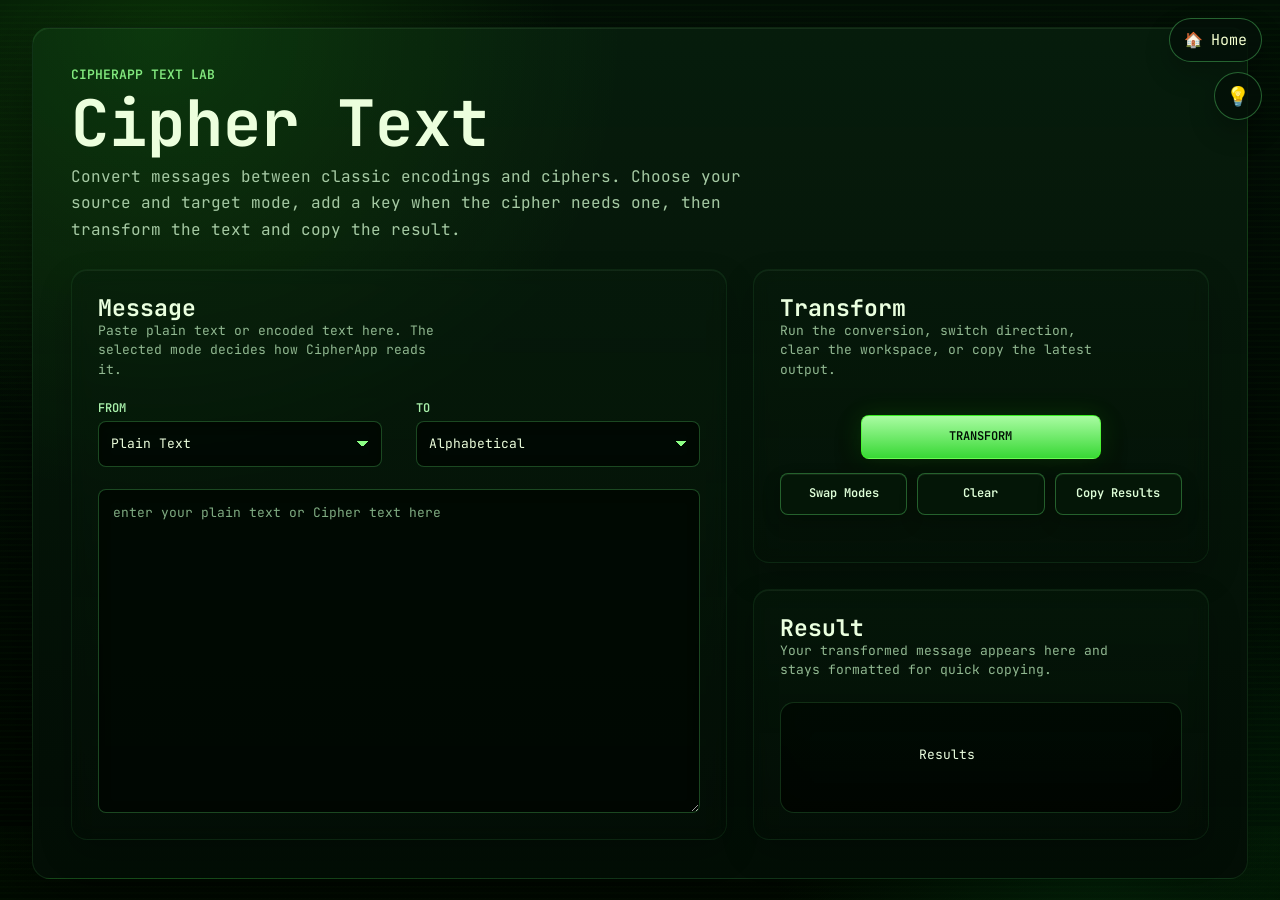
==== commit dc171e22: "Cipher text and Number Convertion System Pages added" ====
--- a/ciphertext.html
+++ b/ciphertext.html
@@ -11,266 +11,595 @@
     />
 
     <style>
-      /* Cipher Text page-specific layout helpers */
-      .page-row {
-        display: flex;
-        gap: 8px;
-        align-items: center;
-      }
-
-      .page-header {
+      body {
+        background:
+          radial-gradient(
+            circle at 14% 8%,
+            rgba(57, 255, 20, 0.15),
+            transparent 28%
+          ),
+          radial-gradient(
+            circle at 86% 92%,
+            rgba(7, 104, 31, 0.34),
+            transparent 24%
+          ),
+          linear-gradient(180deg, #031006 0%, #000500 100%);
+      }
+
+      .topbar,
+      .footer {
+        display: none;
+      }
+
+      .center {
+        width: min(100% - clamp(20px, 5vw, 72px), 1360px);
+        max-width: none;
+        margin: clamp(12px, 3vh, 34px) auto;
+        padding: 0;
+        flex: 1;
+      }
+
+      .cipher-shell {
+        display: grid;
+        grid-template-columns: minmax(0, 1fr);
+        gap: clamp(16px, 2vw, 26px);
+        width: 100%;
+        min-height: calc(100vh - clamp(24px, 6vh, 68px));
+        border: 1px solid rgba(105, 255, 126, 0.1);
+        border-radius: 18px;
+        background:
+          radial-gradient(
+            circle at 10% 0%,
+            rgba(57, 255, 20, 0.12),
+            transparent 34%
+          ),
+          linear-gradient(180deg, rgba(8, 35, 14, 0.64), rgba(1, 11, 4, 0.52)),
+          #041007;
+        color: #e9ffe9;
+        padding: clamp(18px, 3vw, 38px);
+        box-shadow:
+          0 24px 70px rgba(0, 0, 0, 0.46),
+          inset 0 1px 0 rgba(184, 247, 176, 0.08);
+      }
+
+      .workspace-intro {
+        display: grid;
+        gap: 10px;
+        max-width: 760px;
+      }
+
+      .workspace-kicker {
+        color: #82e97e;
+        font-size: clamp(11px, 1.2vw, 13px);
+        font-weight: 600;
+        text-transform: uppercase;
+      }
+
+      .workspace-intro h1 {
+        margin: 0;
+        color: #ecffdd;
+        font-size: clamp(34px, 5vw, 68px);
+        line-height: 0.95;
+      }
+
+      .workspace-intro p {
+        max-width: 68ch;
+        margin: 0;
+        color: #a6caa4;
+        font-size: clamp(13px, 1.5vw, 16px);
+        line-height: 1.65;
+      }
+
+      .wire-panel {
+        border: 1px solid rgba(105, 255, 126, 0.08);
+        border-radius: 16px;
+        background: linear-gradient(
+          180deg,
+          rgba(6, 28, 11, 0.38),
+          rgba(2, 13, 5, 0.3)
+        );
+        padding: clamp(16px, 2.2vw, 26px);
+        box-shadow:
+          inset 0 1px 0 rgba(184, 247, 176, 0.07),
+          0 14px 32px rgba(0, 0, 0, 0.22);
+        backdrop-filter: blur(8px);
+      }
+
+      .panel-heading {
         display: flex;
         justify-content: space-between;
-        align-items: center;
-        gap: 16px;
-        flex-wrap: wrap;
-      }
-      .page-header h1 {
+        gap: 18px;
+        align-items: end;
+        margin-bottom: clamp(14px, 2vw, 22px);
+      }
+
+      .panel-heading h2 {
         margin: 0;
-      }
-      .page-header .back-link {
-        color: var(--neon);
-        text-decoration: none;
-        font-size: 14px;
-      }
-      .center {
-        padding: 12px 20px;
-      }
-      .panel-grid {
+        color: #eaffdf;
+        font-size: clamp(17px, 2vw, 23px);
+        line-height: 1.1;
+      }
+
+      .panel-heading p {
+        max-width: 42ch;
+        margin: 0;
+        color: #91b891;
+        font-size: clamp(11px, 1.4vw, 13px);
+        line-height: 1.5;
+      }
+
+      .mode-row {
         display: grid;
-        grid-template-columns: 1fr 0.36fr 1fr;
-        gap: 18px;
+        grid-template-columns: minmax(0, 1fr) minmax(0, 1fr);
+        gap: clamp(12px, 3vw, 34px);
         align-items: start;
-      }
-      .panel-card {
-        background: rgba(0, 0, 0, 0.35);
-        border: 1px solid rgba(57, 255, 20, 0.08);
-        border-radius: 18px;
-        padding: 18px;
-      }
+        margin-bottom: clamp(14px, 2vw, 22px);
+      }
+
       .field-group {
         display: flex;
         flex-direction: column;
-        gap: 8px;
-        margin-top: 18px;
-      }
-      .field-group label {
-        color: var(--muted);
-        font-size: 13px;
-      }
+        gap: 5px;
+        min-width: 0;
+      }
+
+      .field-group label,
+      .control-title,
+      .output-label {
+        color: #a8efaa;
+        font-size: clamp(10px, 1.8vw, 12px);
+        font-weight: 600;
+        text-transform: uppercase;
+        line-height: 1.2;
+      }
+
       .field-group input,
       .field-group select,
       .field-group textarea {
         width: 100%;
-        border-radius: 14px;
-        border: 1px solid rgba(57, 255, 20, 0.12);
-        background: rgba(255, 255, 255, 0.04);
+        min-width: 0;
+        border: 1px solid rgba(105, 255, 126, 0.26);
+        border-radius: 8px;
+        background: rgba(1, 8, 3, 0.82);
         color: #ecffdd;
-        padding: 16px;
         font-family: inherit;
-        font-size: 14px;
+        font-size: clamp(11px, 2vw, 13px);
         outline: none;
-      }
+        box-shadow: inset 0 1px 12px rgba(0, 0, 0, 0.3);
+        transition:
+          border-color 160ms ease,
+          box-shadow 160ms ease,
+          background 160ms ease;
+      }
+
+      .field-group input:focus,
+      .field-group select:focus,
+      .field-group textarea:focus {
+        border-color: rgba(57, 255, 20, 0.76);
+        background: rgba(2, 16, 6, 0.94);
+        box-shadow:
+          0 0 0 3px rgba(57, 255, 20, 0.12),
+          inset 0 1px 12px rgba(0, 0, 0, 0.35);
+      }
+
       .field-group select {
         appearance: none;
         -webkit-appearance: none;
-        -moz-appearance: none;
-        background: linear-gradient(
-          180deg,
-          rgba(255, 255, 255, 0.07),
-          rgba(0, 0, 0, 0.3)
-        );
-        border: 1px solid rgba(57, 255, 20, 0.16);
         background-image:
-          linear-gradient(transparent, transparent),
-          url("data:image/svg+xml,%3Csvg xmlns='http://www.w3.org/2000/svg' viewBox='0 0 20 20'%3E%3Cpolygon fill='%23b8f7b0' points='0,6 20,6 10,14'/%3E%3C/svg%3E");
+          linear-gradient(45deg, transparent 50%, #8cff85 50%),
+          linear-gradient(135deg, #8cff85 50%, transparent 50%);
+        background-position:
+          calc(100% - 18px) 50%,
+          calc(100% - 12px) 50%;
+        background-size:
+          6px 6px,
+          6px 6px;
         background-repeat: no-repeat;
-        background-position: right 16px center;
-        background-size: 12px 12px;
-      }
-      .field-group select:focus {
-        border-color: rgba(57, 255, 20, 0.28);
-        box-shadow: 0 0 0 3px rgba(57, 255, 20, 0.08);
-      }
+      }
+
       .field-group option {
-        background: #031206;
+        background: #041007;
         color: #ecffdd;
       }
+
+      .field-group select,
+      .field-group input {
+        min-height: 46px;
+        padding: 8px 34px 8px 12px;
+      }
+
       .field-group textarea {
-        min-height: 70vh;
+        display: block;
+        min-height: clamp(220px, 36vh, 430px);
+        padding: 14px;
         resize: vertical;
-        flex: 1;
-      }
+      }
+
+      .input-area label {
+        position: absolute;
+        width: 1px;
+        height: 1px;
+        overflow: hidden;
+        clip: rect(0, 0, 0, 0);
+      }
+
+      .input-area textarea::placeholder {
+        color: #7fac82;
+        opacity: 1;
+      }
+
+      .control-panel {
+        display: grid;
+        align-content: start;
+        gap: 14px;
+      }
+
+      .control-title {
+        text-align: center;
+        letter-spacing: 0;
+      }
+
       .controls {
-        display: flex;
-        flex-wrap: wrap;
-        gap: 12px;
-        margin-top: 16px;
-        justify-content: flex-start;
-      }
-      .output-area {
-        background: rgba(255, 255, 255, 0.04);
-        border: 1px solid rgba(57, 255, 20, 0.08);
-        border-radius: 14px;
-        min-height: 180px;
-        padding: 18px;
-        color: #e6ffe6;
-        font-size: 14px;
-        white-space: pre-wrap;
-        word-break: break-word;
-      }
-      .status-pill {
-        display: inline-flex;
-        align-items: center;
-        gap: 8px;
-        padding: 8px 14px;
-        background: rgba(57, 255, 20, 0.08);
-        color: var(--neon);
-        border-radius: 999px;
-        font-size: 13px;
-        margin-bottom: 16px;
-      }
-      .hint-list {
-        list-style: decimal inside;
-        color: var(--muted);
-        margin-top: 14px;
-        line-height: 1.8;
-      }
-      .hint-card {
         display: grid;
-        gap: 14px;
-      }
-      .chip-list {
-        display: flex;
-        flex-wrap: wrap;
+        grid-template-columns: repeat(3, minmax(0, 1fr));
         gap: 10px;
-        margin-top: 14px;
-      }
-      .chip {
-        display: inline-flex;
-        align-items: center;
-        gap: 8px;
-        background: rgba(57, 255, 20, 0.08);
-        color: var(--neon);
-        padding: 8px 14px;
-        border-radius: 999px;
-        font-size: 13px;
-      }
-      .result-label {
-        display: flex;
-        align-items: center;
-        gap: 10px;
-        color: var(--muted);
-        font-size: 13px;
-      }
-      .icon-btn {
+      }
+
+      .big-btn,
+      .link-btn {
         display: inline-flex;
         align-items: center;
         justify-content: center;
-        min-width: 44px;
-        height: 44px;
+        width: 100%;
+        min-height: 42px;
+        border: 1px solid rgba(105, 255, 126, 0.32);
+        border-radius: 8px;
+        background: rgba(5, 25, 9, 0.88);
+        color: #dfffd8;
+        font: inherit;
+        font-size: clamp(10px, 1.8vw, 12px);
+        font-weight: 600;
+        line-height: 1.15;
+        padding: 8px 10px;
+        cursor: pointer;
+        text-decoration: none;
+        white-space: nowrap;
+        box-shadow:
+          inset 0 1px 0 rgba(184, 247, 176, 0.08),
+          0 8px 18px rgba(0, 0, 0, 0.22);
+        transition:
+          transform 160ms ease,
+          border-color 160ms ease,
+          background 160ms ease,
+          color 160ms ease,
+          box-shadow 160ms ease;
+      }
+
+      .control-title.big-btn {
+        justify-self: center;
+        width: min(100%, 240px);
+        min-height: 44px;
+        border-color: rgba(57, 255, 20, 0.55);
+        background: linear-gradient(180deg, #a9fca2, #38d835);
+        color: #021005;
+        text-transform: uppercase;
+        box-shadow:
+          0 0 24px rgba(57, 255, 20, 0.14),
+          0 10px 24px rgba(0, 0, 0, 0.38);
+      }
+
+      .control-title.big-btn:hover {
+        background: linear-gradient(180deg, #c3ffbd, #55ef50);
+        text-decoration: none;
+      }
+
+      .big-btn:hover,
+      .link-btn:hover {
+        border-color: rgba(57, 255, 20, 0.72);
+        background: rgba(10, 45, 16, 0.96);
+        color: #ffffff;
+        transform: translateY(-1px);
+        box-shadow:
+          0 0 20px rgba(57, 255, 20, 0.1),
+          0 10px 22px rgba(0, 0, 0, 0.28);
+      }
+
+      .key-row {
+        display: grid;
+        gap: 8px;
+      }
+
+      .dev-bio {
+        color: #9dc79d;
+        font-size: clamp(9px, 1.6vw, 11px);
+      }
+
+      .result-box {
+        display: grid;
+        align-items: start;
+        justify-items: stretch;
+        min-height: clamp(220px, 38vh, 430px);
+        border: 1px solid rgba(105, 255, 126, 0.16);
         border-radius: 14px;
-        border: 1px solid rgba(57, 255, 20, 0.12);
-        background: rgba(255, 255, 255, 0.05);
-        color: var(--neon);
-        cursor: pointer;
-        font-size: 18px;
-        padding: 0 12px;
-      }
-      .icon-btn:hover {
-        background: rgba(57, 255, 20, 0.08);
-        border-color: rgba(57, 255, 20, 0.24);
-      }
-      .tips-card {
-        margin-top: 18px;
-      }
-      .center-panel {
+        background: linear-gradient(
+          180deg,
+          rgba(0, 9, 3, 0.62),
+          rgba(0, 4, 1, 0.76)
+        );
+        padding: clamp(16px, 2vw, 28px);
+        box-shadow: inset 0 0 28px rgba(0, 0, 0, 0.32);
+      }
+
+      .output-area {
+        align-self: start;
+        width: 100%;
+        min-height: 1.4em;
+        color: #eaffdf;
+        font-size: clamp(11px, 2vw, 13px);
+        text-align: left;
+        white-space: pre-wrap;
+        overflow-wrap: anywhere;
+      }
+
+      .btn-icon {
+        display: none;
+      }
+
+      .tips-overlay {
+        position: fixed;
+        top: 18px;
+        right: 18px;
+        z-index: 12;
         display: flex;
         flex-direction: column;
+        align-items: flex-end;
+        gap: 10px;
+        pointer-events: none;
+      }
+
+      .tips-toggle {
+        pointer-events: auto;
+        display: inline-flex;
         align-items: center;
-        justify-content: flex-start;
-      }
-      /* Button styles */
-      .big-btn {
-        background: linear-gradient(180deg, #b8f7b0, #8fe88a);
-        color: #06220a;
-        border: none;
-        padding: 12px 18px;
-        border-radius: 12px;
-        font-weight: 600;
+        justify-content: center;
+        width: 48px;
+        height: 48px;
+        border: 1px solid rgba(105, 255, 126, 0.35);
+        border-radius: 50%;
+        background: rgba(4, 16, 8, 0.85);
+        color: #f3ffcf;
+        font-size: 1.2rem;
         cursor: pointer;
-        box-shadow: 0 6px 14px rgba(0, 0, 0, 0.35);
-      }
-      .big-btn:hover {
+        box-shadow: 0 12px 26px rgba(0, 0, 0, 0.26);
+        transition:
+          transform 160ms ease,
+          border-color 160ms ease,
+          background 160ms ease;
+      }
+
+      .tips-toggle:hover,
+      .tips-toggle:focus,
+      .home-link:hover,
+      .home-link:focus {
         transform: translateY(-1px);
-      }
-      .link-btn {
-        background: transparent;
-        color: var(--neon);
-        border: 1px solid rgba(57, 255, 20, 0.12);
-        padding: 10px 14px;
-        border-radius: 10px;
+        border-color: rgba(57, 255, 20, 0.72);
+        background: rgba(10, 34, 12, 0.96);
+      }
+
+      .home-link {
+        pointer-events: auto;
+        display: inline-flex;
+        align-items: center;
+        justify-content: center;
+        gap: 8px;
+        padding: 0 14px;
+        min-height: 44px;
+        border: 1px solid rgba(105, 255, 126, 0.35);
+        border-radius: 999px;
+        background: rgba(4, 16, 8, 0.88);
+        color: #f3ffcf;
+        font-size: 0.94rem;
+        text-decoration: none;
         cursor: pointer;
-      }
-      .link-btn:hover {
-        background: rgba(57, 255, 20, 0.04);
-      }
-      .center-panel .big-btn {
-        min-width: 160px;
-      }
-      .center-panel .link-btn {
-        min-width: 120px;
-      }
-      .btn-icon {
-        width: 18px;
-        height: 18px;
-        margin-right: 8px;
-        vertical-align: middle;
-        fill: currentColor;
-      }
-      @media (max-width: 940px) {
-        .panel-grid {
+        box-shadow: 0 12px 26px rgba(0, 0, 0, 0.22);
+        transition:
+          transform 160ms ease,
+          border-color 160ms ease,
+          background 160ms ease;
+      }
+
+      .tips-popup {
+        position: absolute;
+        top: calc(100% + 12px);
+        right: 0;
+        width: min(320px, 86vw);
+        padding: 16px;
+        border-radius: 18px;
+        border: 1px solid rgba(105, 255, 126, 0.14);
+        background: rgba(2, 8, 3, 0.96);
+        color: #e9ffe9;
+        box-shadow: 0 18px 44px rgba(0, 0, 0, 0.35);
+        transform-origin: top right;
+        transform: translateY(-10px);
+        opacity: 0;
+        visibility: hidden;
+        pointer-events: none;
+        transition:
+          opacity 180ms ease,
+          transform 180ms ease,
+          visibility 180ms ease;
+      }
+
+      .tips-popup[hidden] {
+        display: none;
+      }
+
+      .tips-overlay.open .tips-popup {
+        display: block;
+        opacity: 1;
+        visibility: visible;
+        pointer-events: auto;
+        transform: translateY(0);
+      }
+
+      .tips-popup h2 {
+        margin: 0 0 10px;
+        color: #b8ff9f;
+        font-size: 1rem;
+      }
+
+      .tips-popup ul {
+        margin: 0;
+        padding-left: 18px;
+        color: #c9e6b7;
+        line-height: 1.6;
+      }
+
+      .tips-popup li {
+        margin-bottom: 8px;
+      }
+
+      .tips-popup li:last-child {
+        margin-bottom: 0;
+      }
+
+      @media (min-width: 980px) {
+        .cipher-shell {
+          grid-template-columns: minmax(0, 1.18fr) minmax(330px, 0.82fr);
+          align-items: stretch;
+        }
+
+        .workspace-intro {
+          grid-column: 1 / -1;
+        }
+
+        .input-panel {
+          grid-row: span 2;
+        }
+
+        .input-panel,
+        .result-panel {
+          display: flex;
+          flex-direction: column;
+        }
+
+        .input-area,
+        .input-area textarea,
+        .result-box {
+          flex: 1;
+        }
+
+        .result-box {
+          min-height: 0;
+        }
+      }
+
+      @media (max-width: 560px) {
+        .center {
+          width: min(100% - 16px, 660px);
+          margin-top: 8px;
+        }
+
+        .cipher-shell {
+          border-radius: 12px;
+          min-height: calc(100vh - 24px);
+          padding: 14px;
+        }
+
+        .panel-heading {
+          display: grid;
+          gap: 8px;
+        }
+
+        .mode-row {
           grid-template-columns: 1fr;
-        }
-        .tips-card {
-          grid-column: 1;
-        }
-        .icon-btn {
-          width: 100%;
-        }
-      }
-      @media (max-width: 700px) {
-        .center {
-          padding: 18px;
+          gap: 10px;
+        }
+
+        .controls {
+          grid-template-columns: 1fr;
+        }
+
+        .field-group select,
+        .field-group input,
+        .field-group textarea,
+        .big-btn,
+        .link-btn {
+          font-size: 12px;
         }
       }
     </style>
   </head>
   <body>
     <div class="matrix"></div>
+    <div class="tips-overlay">
+      <a class="home-link" href="index.html" aria-label="Back to home">
+        <span aria-hidden="true">🏠</span>
+        <span>Home</span>
+      </a>
+      <button
+        class="tips-toggle"
+        id="tipsToggle"
+        aria-expanded="false"
+        aria-controls="tipsPopup"
+        aria-label="Cipher tips"
+      >
+        💡
+      </button>
+      <div
+        class="tips-popup"
+        id="tipsPopup"
+        role="dialog"
+        aria-labelledby="tipsTitle"
+        hidden
+      >
+        <h2 id="tipsTitle">Cipher Tips</h2>
+        <ul>
+          <li>Use a phrase key for Vigenere; avoid numbers and symbols.</li>
+          <li>
+            Caesar shifts move letters by a fixed amount; try 3 for classic
+            text.
+          </li>
+          <li>Rail Fence uses zig-zag rows; the depth controls the rails.</li>
+          <li>XOR works on bytes; keep the key short but not empty.</li>
+          <li>
+            AES requires a passphrase and is best for encrypted data only.
+          </li>
+        </ul>
+      </div>
+    </div>
     <header class="topbar">
       <div class="brand">CipherApp</div>
     </header>
 
     <main class="center">
-      <div class="page-header">
-        <div>
+      <div class="cipher-shell">
+        <section class="workspace-intro" aria-label="Cipher text overview">
+          <div class="workspace-kicker">CipherApp text lab</div>
           <h1>Cipher Text</h1>
-          <p class="lead">
-            Encode, decode, and iterate on text with fast cipher utilities
-            inspired by practical cryptography.
+          <p>
+            Convert messages between classic encodings and ciphers. Choose your
+            source and target mode, add a key when the cipher needs one, then
+            transform the text and copy the result.
           </p>
-        </div>
-        <a class="link-btn back-link" href="index.html">← Back to Home</a>
-      </div>
-
-      <div class="panel-grid">
-        <!-- Left: From (input) with actions and output stacked -->
-        <section class="panel-card">
-          <div class="field-group">
-            <label for="inputCipherType">From</label>
-            <div class="page-row">
+        </section>
+
+        <section class="wire-panel input-panel" aria-label="Cipher input">
+          <div class="panel-heading">
+            <div>
+              <h2>Message</h2>
+              <p>
+                Paste plain text or encoded text here. The selected mode decides
+                how CipherApp reads it.
+              </p>
+            </div>
+          </div>
+
+          <div class="mode-row">
+            <div class="field-group">
+              <label for="inputCipherType">From</label>
               <select id="inputCipherType">
+                <option value="plain">Plain Text</option>
                 <option value="alphabetical">Alphabetical</option>
                 <option value="caesar">Caesar Shift</option>
                 <option value="base64">Base64</option>
@@ -278,154 +607,93 @@
                 <option value="binary">Binary</option>
                 <option value="letternumber">Letter number</option>
                 <option value="ascii">ASCII</option>
-                <option value="vigenere">Vigenère Cipher</option>
+                <option value="vigenere">Vigenere Cipher</option>
                 <option value="railfence">Rail Fence Cipher</option>
                 <option value="xor">XOR Cipher</option>
                 <option value="aes">AES Encryption</option>
               </select>
-              <button class="icon-btn" aria-hidden="true" title="From options">
-                ▢
-              </button>
             </div>
-          </div>
-
-          <div class="field-group">
-            <label for="cipherInput">Plain / encoded text</label>
-            <textarea
-              id="cipherInput"
-              placeholder="Type your message here…"
-            ></textarea>
-          </div>
-
-          <div class="field-group" id="keyGroup">
-            <label for="cipherKey">Shift key / Depth / Phrase</label>
-            <input id="cipherKey" type="text" placeholder="3" value="3" />
-            <div id="cipherKeyHelp" class="dev-bio">
-              Use the key for the selected cipher.
-            </div>
-          </div>
-
-          <div class="controls" style="gap: 12px; margin-top: 12px">
-            <button class="big-btn" id="transformBtn">Transform</button>
-            <button class="link-btn" id="swapBtn">Swap Modes</button>
-            <button class="link-btn" id="clearBtn">Clear</button>
-            <button class="link-btn" id="copyBtn" title="Copy result">
-              <svg
-                class="btn-icon"
-                viewBox="0 0 24 24"
-                aria-hidden="true"
-                focusable="false"
-              >
-                <path
-                  d="M16 2H8a2 2 0 0 0-2 2v1H4v17a1 1 0 0 0 1 1h14a1 1 0 0 0 1-1V5h-2V4a2 2 0 0 0-2-2zM8 4h8v1H8V4zm8 4H8v10h8V8z"
-                />
-              </svg>
-              <span class="btn-label">Copy</span>
-            </button>
-          </div>
-
-          <div class="field-group" style="margin-top: 14px">
-            <label class="result-label" for="cipherOutput">Result</label>
-            <button
-              class="icon-btn"
-              id="copyResultBtn"
-              title="Copy result"
-              aria-label="Copy result"
-            >
-              <svg
-                class="btn-icon"
-                viewBox="0 0 24 24"
-                aria-hidden="true"
-                focusable="false"
-              >
-                <path
-                  d="M16 2H8a2 2 0 0 0-2 2v1H4v17a1 1 0 0 0 1 1h14a1 1 0 0 0 1-1V5h-2V4a2 2 0 0 0-2-2zM8 4h8v1H8V4zm8 4H8v10h8V8z"
-                />
-              </svg>
-            </button>
-            <div id="cipherOutput" class="output-area" aria-live="polite">
-              Your encoded or decoded text appears here.
-            </div>
-          </div>
-        </section>
-
-        <!-- Right: To selector only -->
-        <section class="panel-card">
-          <div class="field-group">
-            <label for="cipherType">To</label>
-            <div class="page-row">
+
+            <div class="field-group">
+              <label for="cipherType">To</label>
               <select id="cipherType">
-                <option value="alphabetical">Alphabetical</option>
+                <option value="plain">Plain Text</option>
+                <option value="alphabetical" selected>Alphabetical</option>
                 <option value="caesar">Caesar Shift</option>
                 <option value="base64">Base64</option>
                 <option value="rot13">ROT13</option>
                 <option value="binary">Binary</option>
                 <option value="letternumber">Letter number</option>
                 <option value="ascii">ASCII</option>
-                <option value="vigenere">Vigenère Cipher</option>
+                <option value="vigenere">Vigenere Cipher</option>
                 <option value="railfence">Rail Fence Cipher</option>
                 <option value="xor">XOR Cipher</option>
                 <option value="aes">AES Encryption</option>
               </select>
-              <button class="icon-btn" aria-hidden="true" title="To options">
-                ▢
-              </button>
+            </div>
+          </div>
+
+          <div class="field-group input-area">
+            <label for="cipherInput">Text</label>
+            <textarea
+              id="cipherInput"
+              placeholder="enter your plain text or Cipher text here"
+            ></textarea>
+          </div>
+        </section>
+
+        <section class="wire-panel control-panel" aria-label="Cipher controls">
+          <div class="panel-heading">
+            <div>
+              <h2>Transform</h2>
+              <p>
+                Run the conversion, switch direction, clear the workspace, or
+                copy the latest output.
+              </p>
+            </div>
+          </div>
+
+          <button class="big-btn control-title" id="transformBtn">
+            Transform
+          </button>
+
+          <div class="controls">
+            <button class="link-btn" id="swapBtn">Swap Modes</button>
+            <button class="link-btn" id="clearBtn">Clear</button>
+            <button class="link-btn" id="copyBtn" title="Copy result">
+              <span class="btn-label">Copy Results</span>
+            </button>
+          </div>
+
+          <div class="key-row">
+            <div class="field-group" id="keyGroup">
+              <label for="cipherKey">Shift key / Depth / Phrase</label>
+              <input id="cipherKey" type="text" placeholder="3" value="3" />
+              <div id="cipherKeyHelp" class="dev-bio">
+                Use the key for the selected cipher.
+              </div>
+            </div>
+          </div>
+        </section>
+
+        <section class="wire-panel result-panel" aria-label="Cipher result">
+          <div class="panel-heading">
+            <div>
+              <h2>Result</h2>
+              <p>
+                Your transformed message appears here and stays formatted for
+                quick copying.
+              </p>
+            </div>
+          </div>
+
+          <div class="result-box">
+            <div id="cipherOutput" class="output-area" aria-live="polite">
+              Results
             </div>
           </div>
         </section>
       </div>
-
-      <aside class="panel-card hint-card tips-card">
-        <div>
-          <div class="dev-name">Why this page shines</div>
-          <p class="dev-bio">
-            A compact workspace for quick text ciphers, with an intelligent mode
-            swap and live output preview that keeps the cryptography flow
-            smooth.
-          </p>
-        </div>
-
-        <div class="chip-list">
-          <span class="chip">Alphabetical</span>
-          <span class="chip">Caesar</span>
-          <span class="chip">Base64</span>
-          <span class="chip">ROT13</span>
-          <span class="chip">Binary</span>
-          <span class="chip">Letter number</span>
-          <span class="chip">ASCII</span>
-          <span class="chip">Vigenère</span>
-          <span class="chip">Rail Fence</span>
-        </div>
-
-        <ul class="hint-list">
-          <li>
-            Alphabetical reverses the alphabet (A↔Z, B↔Y, etc.) with no key
-            needed.
-          </li>
-          <li>Use Caesar for simple shifts. The key updates automatically.</li>
-          <li>
-            Base64 is great for compact encoding and quick data transport.
-          </li>
-          <li>ROT13 is perfect for reversible obfuscation without a key.</li>
-          <li>Binary and ASCII convert text into numeric forms and back.</li>
-          <li>
-            Letter number maps A→1 and reverses numbered sequences to letters.
-          </li>
-          <li>
-            Vigenère, Rail Fence, XOR, and AES all use keys for more advanced
-            transformations.
-          </li>
-        </ul>
-
-        <div class="field-group">
-          <label>Quick start</label>
-          <p class="dev-bio">
-            Type a phrase, choose a method, then press
-            <strong>Transform</strong>. Use <strong>Swap mode</strong> to flip
-            between encoding and decoding for the selected cipher.
-          </p>
-        </div>
-      </aside>
     </main>
 
     <footer class="footer">CipherApp • Experiment responsibly</footer>
@@ -442,7 +710,7 @@
       const swapBtn = document.getElementById("swapBtn");
       const copyBtn = document.getElementById("copyBtn");
       const clearBtn = document.getElementById("clearBtn");
-      let encodeMode = true;
+      const keyedTypes = ["caesar", "vigenere", "railfence", "xor", "aes"];
 
       function alphabetical(str) {
         return str.replace(/[a-z]/gi, (char) => {
@@ -501,6 +769,22 @@
           .join("");
       }
 
+      function toBinary(str) {
+        return [...str]
+          .map((char) => char.charCodeAt(0).toString(2).padStart(8, "0"))
+          .join(" ");
+      }
+
+      function fromBinary(str) {
+        return str
+          .split(/\s+/)
+          .map((chunk) => {
+            const parsed = parseInt(chunk, 2);
+            return Number.isNaN(parsed) ? "" : String.fromCharCode(parsed);
+          })
+          .join("");
+      }
+
       function vigenere(str, passphrase, encode) {
         const normalizedKey = passphrase
           .replace(/[^A-Za-z]/g, "")
@@ -567,12 +851,12 @@
           .join("");
       }
 
-      function xorCipher(str, keyString) {
+      function xorCipher(str, keyString, encode) {
         if (!keyString) return "Enter a valid XOR key.";
         const keyChars = [...keyString].map((c) => c.charCodeAt(0));
         if (keyChars.length === 0) return "Enter a valid XOR key.";
 
-        if (encodeMode) {
+        if (encode) {
           return [...str]
             .map((char, index) => {
               const value =
@@ -652,6 +936,84 @@
         }
       }
 
+      function getShift() {
+        return parseInt(key.value, 10) || 0;
+      }
+
+      function getRails() {
+        return parseInt(key.value, 10) || 2;
+      }
+
+      async function decodeByType(value, selectedType) {
+        switch (selectedType) {
+          case "plain":
+            return value;
+          case "alphabetical":
+            return alphabetical(value);
+          case "caesar":
+            return caesar(value, -getShift());
+          case "base64":
+            try {
+              return atob(value);
+            } catch (error) {
+              return "Invalid Base64 input for decoding.";
+            }
+          case "rot13":
+            return caesar(value, 13);
+          case "binary":
+            return fromBinary(value);
+          case "letternumber":
+            return letterNumber(value, false);
+          case "ascii":
+            return asciiDecode(value);
+          case "vigenere":
+            return vigenere(value, key.value, false);
+          case "railfence":
+            return railFenceDecode(value, getRails());
+          case "xor":
+            return xorCipher(value, key.value, false);
+          case "aes":
+            return aesDecrypt(value, key.value);
+          default:
+            return value;
+        }
+      }
+
+      async function encodeByType(value, selectedType) {
+        switch (selectedType) {
+          case "plain":
+            return value;
+          case "alphabetical":
+            return alphabetical(value);
+          case "caesar":
+            return caesar(value, getShift());
+          case "base64":
+            try {
+              return btoa(value);
+            } catch (error) {
+              return "Unable to encode this value as Base64.";
+            }
+          case "rot13":
+            return caesar(value, 13);
+          case "binary":
+            return toBinary(value);
+          case "letternumber":
+            return letterNumber(value, true);
+          case "ascii":
+            return asciiEncode(value);
+          case "vigenere":
+            return vigenere(value, key.value, true);
+          case "railfence":
+            return railFenceEncode(value, getRails());
+          case "xor":
+            return xorCipher(value, key.value, true);
+          case "aes":
+            return aesEncrypt(value, key.value);
+          default:
+            return "Unsupported cipher selection.";
+        }
+      }
+
       async function transformText() {
         const value = input.value.trim();
         if (!value) {
@@ -659,71 +1021,8 @@
           return;
         }
 
-        switch (type.value) {
-          case "alphabetical": {
-            output.textContent = alphabetical(value);
-            break;
-          }
-          case "caesar": {
-            const shift = parseInt(key.value, 10) || 0;
-            output.textContent = encodeMode
-              ? caesar(value, shift)
-              : caesar(value, -shift);
-            break;
-          }
-          case "base64": {
-            try {
-              output.textContent = encodeMode ? btoa(value) : atob(value);
-            } catch (error) {
-              output.textContent = "Invalid Base64 input for decoding.";
-            }
-            break;
-          }
-          case "rot13": {
-            output.textContent = caesar(value, 13);
-            break;
-          }
-          case "binary": {
-            output.textContent = encodeMode
-              ? toBinary(value)
-              : fromBinary(value);
-            break;
-          }
-          case "letternumber": {
-            output.textContent = letterNumber(value, encodeMode);
-            break;
-          }
-          case "ascii": {
-            output.textContent = encodeMode
-              ? asciiEncode(value)
-              : asciiDecode(value);
-            break;
-          }
-          case "vigenere": {
-            output.textContent = vigenere(value, key.value, encodeMode);
-            break;
-          }
-          case "railfence": {
-            const rails = parseInt(key.value, 10) || 2;
-            output.textContent = encodeMode
-              ? railFenceEncode(value, rails)
-              : railFenceDecode(value, rails);
-            break;
-          }
-          case "xor": {
-            output.textContent = xorCipher(value, key.value);
-            break;
-          }
-          case "aes": {
-            output.textContent = encodeMode
-              ? await aesEncrypt(value, key.value)
-              : await aesDecrypt(value, key.value);
-            break;
-          }
-          default: {
-            output.textContent = "Unsupported cipher selection.";
-          }
-        }
+        const plainText = await decodeByType(value, inputType.value);
+        output.textContent = await encodeByType(plainText, type.value);
       }
 
       function getKeyConfig() {
@@ -759,8 +1058,21 @@
             helper: "AES uses a passphrase to derive the encryption key.",
           },
         };
+
+        const fromNeedsKey = keyedTypes.includes(inputType.value);
+        const toNeedsKey = keyedTypes.includes(type.value);
+        if (fromNeedsKey && toNeedsKey && inputType.value !== type.value) {
+          return {
+            label: "Shared key / passphrase",
+            placeholder: "key",
+            type: "text",
+            helper: "Used to decode the From cipher and encode the To cipher.",
+          };
+        }
+
+        const selectedKeyType = fromNeedsKey ? inputType.value : type.value;
         return (
-          config[type.value] || {
+          config[selectedKeyType] || {
             label: "Key",
             placeholder: "",
             type: "text",
@@ -771,13 +1083,9 @@
 
       function updateKeyVisibility() {
         const currentConfig = getKeyConfig();
-        const showKey = [
-          "caesar",
-          "vigenere",
-          "railfence",
-          "xor",
-          "aes",
-        ].includes(type.value);
+        const showKey =
+          keyedTypes.includes(inputType.value) ||
+          keyedTypes.includes(type.value);
         keyGroup.style.display = showKey ? "flex" : "none";
         key.previousElementSibling.textContent = currentConfig.label;
         key.placeholder = currentConfig.placeholder;
@@ -790,13 +1098,11 @@
       }
 
       type.addEventListener("change", async () => {
-        inputType.value = type.value;
         updateKeyVisibility();
         await transformText();
       });
 
       inputType.addEventListener("change", async () => {
-        type.value = inputType.value;
         updateKeyVisibility();
         await transformText();
       });
@@ -806,9 +1112,9 @@
       });
 
       swapBtn.addEventListener("click", async () => {
-        encodeMode = !encodeMode;
-        transformBtn.textContent = encodeMode ? "Transform" : "Reverse";
-        swapBtn.textContent = encodeMode ? "Swap Modes" : "Swap Back";
+        const previousFrom = inputType.value;
+        inputType.value = type.value;
+        type.value = previousFrom;
         await transformText();
       });
 
@@ -831,12 +1137,41 @@
       }
 
       copyBtn.addEventListener("click", performCopy);
-      const copyResultBtn = document.getElementById("copyResultBtn");
-      if (copyResultBtn) copyResultBtn.addEventListener("click", performCopy);
 
       clearBtn.addEventListener("click", () => {
         input.value = "";
-        output.textContent = "Your encoded or decoded text appears here.";
+        output.textContent = "Results";
+      });
+
+      const tipsOverlay = document.querySelector(".tips-overlay");
+      const tipsToggle = document.getElementById("tipsToggle");
+      const tipsPopup = document.getElementById("tipsPopup");
+
+      function closeTips() {
+        tipsOverlay.classList.remove("open");
+        tipsToggle.setAttribute("aria-expanded", "false");
+      }
+
+      tipsToggle.addEventListener("click", (event) => {
+        event.stopPropagation();
+        const isOpen = tipsOverlay.classList.toggle("open");
+        tipsToggle.setAttribute("aria-expanded", String(isOpen));
+      });
+
+      tipsPopup.addEventListener("click", (event) => {
+        event.stopPropagation();
+      });
+
+      document.addEventListener("click", (event) => {
+        if (!tipsOverlay.contains(event.target)) {
+          closeTips();
+        }
+      });
+
+      document.addEventListener("keydown", (event) => {
+        if (event.key === "Escape") {
+          closeTips();
+        }
       });
 
       updateKeyVisibility();
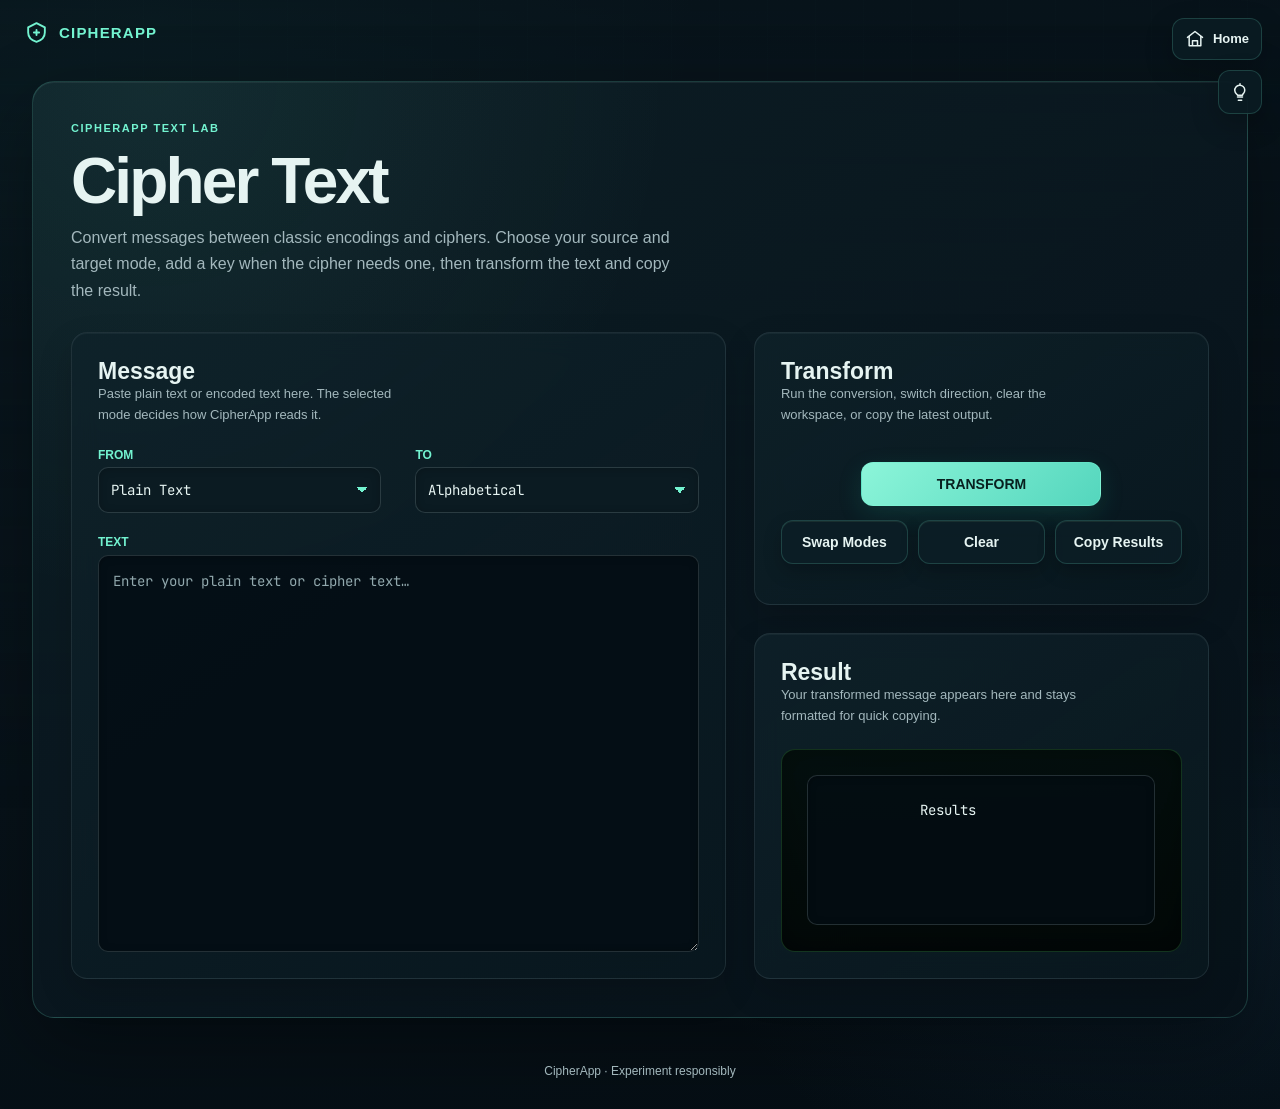
==== commit a30e4394: "User Interface Improved" ====
--- a/ciphertext.html
+++ b/ciphertext.html
@@ -3,8 +3,10 @@
   <head>
     <meta charset="utf-8" />
     <meta name="viewport" content="width=device-width, initial-scale=1" />
+    <meta name="theme-color" content="#071219" />
     <title>CipherApp — Cipher Text</title>
-    <link rel="stylesheet" href="style.css" />
+    <link rel="preconnect" href="https://fonts.googleapis.com" />
+    <link rel="preconnect" href="https://fonts.gstatic.com" crossorigin />
     <link
       href="https://fonts.googleapis.com/css2?family=JetBrains+Mono:wght@300;400;600&display=swap"
       rel="stylesheet"
@@ -529,12 +531,26 @@
         }
       }
     </style>
+    <link rel="stylesheet" href="style.css" />
   </head>
   <body>
+    <a class="skip-link" href="#main-content">Skip to content</a>
     <div class="matrix"></div>
     <div class="tips-overlay">
       <a class="home-link" href="index.html" aria-label="Back to home">
-        <span aria-hidden="true">🏠</span>
+        <svg
+          viewBox="0 0 24 24"
+          fill="none"
+          stroke="currentColor"
+          stroke-width="1.8"
+          stroke-linecap="round"
+          stroke-linejoin="round"
+          aria-hidden="true"
+          focusable="false"
+        >
+          <path d="m3 10 9-7 9 7" />
+          <path d="M5 9v11h14V9M9 20v-6h6v6" />
+        </svg>
         <span>Home</span>
       </a>
       <button
@@ -544,7 +560,19 @@
         aria-controls="tipsPopup"
         aria-label="Cipher tips"
       >
-        💡
+        <svg
+          viewBox="0 0 24 24"
+          fill="none"
+          stroke="currentColor"
+          stroke-width="1.8"
+          stroke-linecap="round"
+          stroke-linejoin="round"
+          aria-hidden="true"
+          focusable="false"
+        >
+          <path d="M9 18h6M10 22h4M8 14.5A6 6 0 1 1 16 14c-.8.6-1 1.2-1 2H9c0-.7-.3-1.1-1-1.5Z" />
+          <path d="M12 2v1" />
+        </svg>
       </button>
       <div
         class="tips-popup"
@@ -569,10 +597,26 @@
       </div>
     </div>
     <header class="topbar">
-      <div class="brand">CipherApp</div>
+      <div class="brand">
+        <svg
+          class="brand-mark"
+          viewBox="0 0 24 24"
+          fill="none"
+          stroke="currentColor"
+          stroke-width="1.8"
+          stroke-linecap="round"
+          stroke-linejoin="round"
+          aria-hidden="true"
+          focusable="false"
+        >
+          <path d="M12 3 20 7v5c0 4.5-3.1 7.5-8 9-4.9-1.5-8-4.5-8-9V7l8-4Z" />
+          <path d="M9.5 12h5M12 9.5v5" />
+        </svg>
+        CipherApp
+      </div>
     </header>
 
-    <main class="center">
+    <main class="center" id="main-content" tabindex="-1">
       <div class="cipher-shell">
         <section class="workspace-intro" aria-label="Cipher text overview">
           <div class="workspace-kicker">CipherApp text lab</div>
@@ -598,7 +642,7 @@
           <div class="mode-row">
             <div class="field-group">
               <label for="inputCipherType">From</label>
-              <select id="inputCipherType">
+              <select id="inputCipherType" name="inputCipherType" autocomplete="off">
                 <option value="plain">Plain Text</option>
                 <option value="alphabetical">Alphabetical</option>
                 <option value="caesar">Caesar Shift</option>
@@ -616,7 +660,7 @@
 
             <div class="field-group">
               <label for="cipherType">To</label>
-              <select id="cipherType">
+              <select id="cipherType" name="cipherType" autocomplete="off">
                 <option value="plain">Plain Text</option>
                 <option value="alphabetical" selected>Alphabetical</option>
                 <option value="caesar">Caesar Shift</option>
@@ -637,7 +681,10 @@
             <label for="cipherInput">Text</label>
             <textarea
               id="cipherInput"
-              placeholder="enter your plain text or Cipher text here"
+              name="message"
+              autocomplete="off"
+              spellcheck="false"
+              placeholder="Enter your plain text or cipher text…"
             ></textarea>
           </div>
         </section>
@@ -668,7 +715,16 @@
           <div class="key-row">
             <div class="field-group" id="keyGroup">
               <label for="cipherKey">Shift key / Depth / Phrase</label>
-              <input id="cipherKey" type="text" placeholder="3" value="3" />
+              <input
+                id="cipherKey"
+                name="cipherKey"
+                type="text"
+                inputmode="text"
+                autocomplete="off"
+                spellcheck="false"
+                placeholder="For example, 3…"
+                value="3"
+              />
               <div id="cipherKeyHelp" class="dev-bio">
                 Use the key for the selected cipher.
               </div>
@@ -696,7 +752,7 @@
       </div>
     </main>
 
-    <footer class="footer">CipherApp • Experiment responsibly</footer>
+    <footer class="footer">CipherApp · Experiment responsibly</footer>
 
     <script>
       const input = document.getElementById("cipherInput");
--- a/style.css
+++ b/style.css
@@ -1,58 +1,666 @@
-:root{
-	--bg:#000a00;
-	--panel:#07130a;
-	--muted:#8fbf9a;
-	--neon:#39ff14;
-	--glass: rgba(255,255,255,0.02);
-}
-
-*{box-sizing:border-box}
-html,body{height:100%}
-body{
-	margin:0;
-	display:flex;
-	flex-direction:column;
-	min-height:100vh;
-	font-family: 'JetBrains Mono', ui-monospace, SFMono-Regular, Menlo, Monaco, 'Roboto Mono', monospace;
-	background: radial-gradient(800px 400px at 10% 10%, rgba(57,255,20,0.02), transparent), linear-gradient(180deg,#001000 0%, #000 100%);
-	color: #b8f7b0;
-	-webkit-font-smoothing:antialiased;
-	-moz-osx-font-smoothing:grayscale;
-}
-
-.matrix{
-	position:fixed; inset:0; z-index:0; pointer-events:none; background-image: linear-gradient(transparent 92%, rgba(57,255,20,0.02) 92%), repeating-linear-gradient(0deg, rgba(57,255,20,0.02) 0 2px, transparent 2px 6px);
-	mix-blend-mode:screen; opacity:0.9;
-}
-
-.topbar{position:relative; z-index:3; padding:12px 36px}
-.brand{font-size:22px; color:var(--neon); font-weight:700}
-
-.center{position:relative; z-index:3; max-width:920px; margin:28px auto; padding:24px 28px; text-align:left; display:flex; flex-direction:column; flex:1;}
-h1{font-size:56px; margin:6px 0; color:var(--neon);}
-.lead{color:var(--muted); font-size:16px; margin-bottom:20px}
-
-.how{background:rgba(0,0,0,0.3); border:1px solid rgba(57,255,20,0.06); padding:14px; border-radius:10px; color:var(--muted); margin-bottom:18px}
-.how h2{color:var(--neon)}
-
-.actions-row{display:flex; gap:14px; margin:18px 0}
-.big-btn{flex:1; display:inline-block; padding:18px 22px; background:linear-gradient(180deg, rgba(57,255,20,0.12), rgba(0,0,0,0.2)); color:var(--neon); text-decoration:none; border-radius:10px; font-weight:700; border:1px solid rgba(57,255,20,0.12)}
-.big-btn:hover{box-shadow:0 10px 30px rgba(57,255,20,0.06)}
-
-.extra-row{margin-top:10px}
-.link-btn{color:var(--neon); text-decoration:none; margin-right:14px}
-
-.dev-card{display:flex; gap:12px; align-items:center; margin-top:auto; background:rgba(0,0,0,0.35); padding:12px; border-radius:10px; border:1px solid rgba(57,255,20,0.04)}
-.dev-card .dp{width:64px; height:64px; border-radius:8px; object-fit:cover; border:2px solid rgba(57,255,20,0.08)}
-.dev-name{font-weight:700; color:var(--neon)}
-.dev-bio{color:var(--muted); font-size:13px}
-
-.footer{margin-top:36px; color:var(--muted); text-align:center}
-
-@media (max-width:700px){
-	.actions-row{flex-direction:column}
-	.big-btn{width:100%}
-	.center{padding:18px}
-}
-
-
+:root {
+  color-scheme: dark;
+  --bg: #071219;
+  --panel: #0c1c24;
+  --panel-raised: #10232c;
+  --text: #e6f4f2;
+  --muted: #a3b8bd;
+  --neon: #73f3d0;
+  --accent: #a8f7df;
+  --border: rgba(115, 243, 208, 0.18);
+  --glass: rgba(10, 28, 35, 0.82);
+}
+
+* {
+  box-sizing: border-box;
+}
+
+html {
+  min-height: 100%;
+  scroll-behavior: smooth;
+  scroll-padding-top: 24px;
+  color-scheme: dark;
+}
+
+body {
+  min-height: 100vh;
+  margin: 0;
+  display: flex;
+  flex-direction: column;
+  background:
+    radial-gradient(800px 460px at 12% 2%, rgba(35, 142, 128, 0.16), transparent 68%),
+    radial-gradient(720px 460px at 94% 82%, rgba(40, 104, 151, 0.13), transparent 70%),
+    linear-gradient(160deg, #0b1a22 0%, #071219 50%, #050d13 100%);
+  color: var(--text);
+  font-family:
+    "Segoe UI", "Helvetica Neue", Arial, ui-sans-serif, system-ui, sans-serif;
+  line-height: 1.6;
+  -webkit-font-smoothing: antialiased;
+  -moz-osx-font-smoothing: grayscale;
+  touch-action: manipulation;
+}
+
+a {
+  color: var(--neon);
+}
+
+a:hover {
+  color: var(--accent);
+}
+
+.matrix {
+  position: fixed;
+  inset: 0;
+  z-index: 0;
+  pointer-events: none;
+  background:
+    linear-gradient(rgba(7, 18, 25, 0.72), rgba(7, 18, 25, 0.72)),
+    repeating-linear-gradient(
+      90deg,
+      transparent 0,
+      transparent 47px,
+      rgba(115, 243, 208, 0.045) 48px
+    ),
+    repeating-linear-gradient(
+      0deg,
+      transparent 0,
+      transparent 47px,
+      rgba(115, 243, 208, 0.035) 48px
+    );
+  mask-image: linear-gradient(to bottom, black, transparent 90%);
+}
+
+.skip-link {
+  position: fixed;
+  top: 12px;
+  left: 12px;
+  z-index: 20;
+  padding: 10px 14px;
+  transform: translateY(-160%);
+  border: 1px solid var(--border);
+  border-radius: 10px;
+  background: var(--panel-raised);
+  color: var(--text);
+  text-decoration: none;
+}
+
+.skip-link:focus {
+  transform: translateY(0);
+}
+
+.topbar {
+  position: relative;
+  z-index: 3;
+  display: flex;
+  align-items: center;
+  width: min(1280px, calc(100% - 48px));
+  margin: 0 auto;
+  padding: 20px 0 0;
+}
+
+.brand {
+  display: inline-flex;
+  align-items: center;
+  gap: 10px;
+  color: var(--neon);
+  font-size: 15px;
+  font-weight: 700;
+  letter-spacing: 0.08em;
+  text-transform: uppercase;
+}
+
+.brand-mark {
+  width: 25px;
+  height: 25px;
+  flex: 0 0 auto;
+}
+
+.center {
+  position: relative;
+  z-index: 2;
+  display: flex;
+  flex: 1;
+  flex-direction: column;
+  width: min(100% - clamp(24px, 5vw, 72px), 1280px);
+  max-width: none;
+  margin: clamp(20px, 4vh, 42px) auto;
+  padding: 0;
+}
+
+h1,
+h2,
+h3 {
+  color: var(--text);
+  line-height: 1.15;
+  text-wrap: balance;
+}
+
+.center > h1 {
+  margin: 0;
+  color: var(--text);
+  font-size: clamp(42px, 8vw, 76px);
+  letter-spacing: -0.055em;
+}
+
+.lead {
+  max-width: 68ch;
+  margin: 12px 0 26px;
+  color: var(--muted);
+  font-size: clamp(16px, 2vw, 19px);
+  line-height: 1.7;
+  text-wrap: pretty;
+}
+
+.how {
+  margin: 0 0 24px;
+  padding: clamp(18px, 3vw, 26px);
+  border: 1px solid var(--border);
+  border-radius: 16px;
+  background: linear-gradient(145deg, rgba(16, 35, 44, 0.86), rgba(8, 22, 29, 0.78));
+  color: var(--muted);
+  box-shadow: inset 0 1px 0 rgba(230, 244, 242, 0.045);
+}
+
+.how h2 {
+  margin: 0 0 10px;
+  color: var(--neon);
+  font-size: 17px;
+}
+
+.how ol {
+  margin: 0;
+  padding-left: 22px;
+}
+
+.how li + li {
+  margin-top: 5px;
+}
+
+.actions-row {
+  display: grid;
+  grid-template-columns: repeat(3, minmax(0, 1fr));
+  gap: 14px;
+  margin: 0;
+}
+
+.big-btn,
+.link-btn {
+  display: inline-flex;
+  align-items: center;
+  justify-content: center;
+  gap: 9px;
+  min-height: 44px;
+  border: 1px solid var(--border);
+  border-radius: 12px;
+  background: rgba(13, 31, 39, 0.92);
+  color: var(--text);
+  font: inherit;
+  font-size: 14px;
+  font-weight: 650;
+  line-height: 1.3;
+  padding: 11px 15px;
+  text-decoration: none;
+  cursor: pointer;
+  touch-action: manipulation;
+  transition:
+    transform 160ms ease,
+    border-color 160ms ease,
+    background-color 160ms ease,
+    color 160ms ease,
+    box-shadow 160ms ease;
+}
+
+.big-btn:hover,
+.link-btn:hover {
+  transform: none;
+  border-color: rgba(115, 243, 208, 0.54);
+  background: rgba(18, 47, 54, 0.98);
+  color: #f3fffc;
+  box-shadow: 0 12px 30px rgba(0, 0, 0, 0.2);
+  text-decoration: none;
+}
+
+.big-btn:active,
+.link-btn:active {
+  transform: none;
+}
+
+.actions-row .big-btn {
+  min-height: 142px;
+  flex: initial;
+  flex-direction: column;
+  align-items: flex-start;
+  justify-content: flex-start;
+  gap: 12px;
+  border-color: var(--border);
+  border-radius: 16px;
+  background:
+    radial-gradient(circle at 100% 0, rgba(115, 243, 208, 0.11), transparent 52%),
+    linear-gradient(145deg, rgba(16, 35, 44, 0.94), rgba(9, 23, 31, 0.94));
+  color: var(--text);
+  font-size: 17px;
+  padding: 20px;
+  white-space: normal;
+  box-shadow: inset 0 1px 0 rgba(230, 244, 242, 0.055);
+}
+
+.actions-row .big-btn:hover {
+  border-color: rgba(115, 243, 208, 0.58);
+  background:
+    radial-gradient(circle at 100% 0, rgba(115, 243, 208, 0.17), transparent 52%),
+    linear-gradient(145deg, rgba(18, 43, 51, 0.98), rgba(10, 28, 36, 0.98));
+  color: #f3fffc;
+}
+
+.tool-icon {
+  display: grid;
+  width: 42px;
+  height: 42px;
+  place-items: center;
+  border: 1px solid rgba(115, 243, 208, 0.2);
+  border-radius: 12px;
+  background: rgba(115, 243, 208, 0.09);
+  color: var(--neon);
+}
+
+.tool-icon svg,
+.home-link svg,
+.tips-toggle svg,
+.link-btn svg {
+  width: 20px;
+  height: 20px;
+  flex: 0 0 auto;
+}
+
+.tool-description {
+  color: var(--muted);
+  font-size: 13px;
+  font-weight: 400;
+  line-height: 1.5;
+}
+
+.extra-row {
+  display: flex;
+  flex-wrap: wrap;
+  gap: 10px;
+  margin-top: 16px;
+}
+
+.extra-row .link-btn {
+  min-height: 40px;
+  border-color: transparent;
+  background: transparent;
+  color: var(--muted);
+  font-size: 13px;
+}
+
+.extra-row .link-btn:hover {
+  border-color: var(--border);
+  color: var(--neon);
+}
+
+.dev-card {
+  display: flex;
+  align-items: center;
+  gap: 15px;
+  margin-top: auto;
+  padding: 18px 0 0;
+  border: 0;
+  background: transparent;
+}
+
+.dev-card .dp {
+  width: 56px;
+  height: 56px;
+  flex: 0 0 auto;
+  border: 1px solid var(--border);
+  border-radius: 50%;
+  object-fit: cover;
+}
+
+.dev-name {
+  color: var(--text);
+  font-weight: 650;
+}
+
+.dev-bio {
+  color: var(--muted);
+  font-size: 13px;
+  line-height: 1.55;
+}
+
+.cipher-shell {
+  width: 100%;
+  min-height: 0;
+  gap: clamp(18px, 2.5vw, 28px);
+  border: 1px solid var(--border);
+  border-radius: 22px;
+  background:
+    radial-gradient(circle at 10% 0, rgba(115, 243, 208, 0.075), transparent 36%),
+    linear-gradient(145deg, rgba(13, 30, 38, 0.94), rgba(7, 18, 25, 0.96));
+  color: var(--text);
+  box-shadow:
+    0 28px 80px rgba(0, 0, 0, 0.32),
+    inset 0 1px 0 rgba(230, 244, 242, 0.06);
+}
+
+.workspace-intro {
+  max-width: 800px;
+}
+
+.workspace-kicker {
+  color: var(--neon);
+  font-size: 11px;
+  font-weight: 700;
+  letter-spacing: 0.14em;
+}
+
+.workspace-intro h1,
+.page-header h1 {
+  color: var(--text);
+  letter-spacing: -0.045em;
+  line-height: 1.05;
+}
+
+.workspace-intro p,
+.page-header .lead {
+  color: var(--muted);
+  line-height: 1.65;
+}
+
+.wire-panel,
+.panel-card {
+  border: 1px solid rgba(163, 184, 189, 0.13);
+  border-radius: 16px;
+  background: linear-gradient(145deg, rgba(15, 34, 42, 0.82), rgba(9, 24, 31, 0.78));
+  box-shadow:
+    inset 0 1px 0 rgba(230, 244, 242, 0.045),
+    0 14px 34px rgba(0, 0, 0, 0.16);
+}
+
+.wire-panel {
+  backdrop-filter: blur(12px);
+}
+
+.panel-heading h2,
+.panel-card h2 {
+  color: var(--text);
+}
+
+.panel-heading p {
+  color: var(--muted);
+  line-height: 1.6;
+}
+
+.field-group label,
+.control-title,
+.output-label {
+  color: var(--neon);
+  font-weight: 650;
+}
+
+.field-group input,
+.field-group select,
+.field-group textarea,
+.output-area {
+  border: 1px solid rgba(163, 184, 189, 0.2);
+  border-radius: 10px;
+  background-color: rgba(4, 14, 20, 0.84);
+  color: var(--text);
+  font: 14px/1.6 "JetBrains Mono", ui-monospace, SFMono-Regular, Menlo, monospace;
+  font-variant-numeric: tabular-nums;
+  box-shadow: inset 0 1px 8px rgba(0, 0, 0, 0.2);
+}
+
+.field-group input::placeholder,
+.field-group textarea::placeholder {
+  color: #91a8ad;
+  opacity: 1;
+}
+
+.field-group select,
+.field-group option {
+  background-color: #0b1b22;
+  color: var(--text);
+}
+
+.field-group select {
+  background-image:
+    linear-gradient(45deg, transparent 50%, var(--neon) 50%),
+    linear-gradient(135deg, var(--neon) 50%, transparent 50%);
+  background-position:
+    calc(100% - 18px) 50%,
+    calc(100% - 12px) 50%;
+  background-size:
+    6px 6px,
+    6px 6px;
+  background-repeat: no-repeat;
+}
+
+.output-label {
+  margin: 0;
+}
+
+.input-area label {
+  position: static;
+  width: auto;
+  height: auto;
+  overflow: visible;
+  clip: auto;
+  color: var(--neon);
+  font-size: 12px;
+  font-weight: 650;
+}
+
+.panel-card .big-btn:not(.control-title) {
+  border-color: rgba(115, 243, 208, 0.35);
+  background: linear-gradient(135deg, #8cf5d9, #54d6bd);
+  color: #08201f;
+  box-shadow: 0 8px 22px rgba(30, 187, 155, 0.12);
+}
+
+.panel-card .big-btn:not(.control-title):hover {
+  border-color: var(--accent);
+  background: linear-gradient(135deg, #b5ffe9, #74e6ce);
+  color: #071b1a;
+}
+
+.link-btn {
+  border-color: var(--border);
+  background: rgba(12, 31, 39, 0.86);
+  color: var(--text);
+}
+
+.link-btn:hover {
+  border-color: rgba(115, 243, 208, 0.54);
+  background: rgba(18, 47, 54, 0.98);
+  color: #f3fffc;
+}
+
+.control-title.big-btn {
+  border-color: rgba(115, 243, 208, 0.4);
+  background: linear-gradient(135deg, #8cf5d9, #54d6bd);
+  color: #08201f;
+  box-shadow: 0 8px 24px rgba(30, 187, 155, 0.15);
+}
+
+.control-title.big-btn:hover {
+  border-color: var(--accent);
+  background: linear-gradient(135deg, #b5ffe9, #74e6ce);
+  color: #071b1a;
+}
+
+.output-area {
+  min-height: 150px;
+  color: var(--text);
+  overflow-wrap: anywhere;
+}
+
+.tips-overlay {
+  z-index: 12;
+}
+
+.home-link,
+.tips-toggle {
+  display: inline-flex;
+  align-items: center;
+  justify-content: center;
+  gap: 8px;
+  min-height: 42px;
+  border: 1px solid var(--border);
+  border-radius: 12px;
+  background: rgba(10, 27, 35, 0.94);
+  color: var(--text);
+  font: inherit;
+  font-size: 13px;
+  font-weight: 650;
+  text-decoration: none;
+  box-shadow: 0 10px 28px rgba(0, 0, 0, 0.22);
+  transition:
+    border-color 160ms ease,
+    background-color 160ms ease,
+    color 160ms ease,
+    transform 160ms ease;
+}
+
+.home-link {
+  padding: 8px 12px;
+}
+
+.tips-toggle {
+  width: 44px;
+  height: 44px;
+  padding: 0;
+  cursor: pointer;
+}
+
+.home-link:hover,
+.tips-toggle:hover {
+  transform: none;
+  border-color: rgba(115, 243, 208, 0.6);
+  background: #102b32;
+  color: var(--neon);
+}
+
+.tips-toggle:focus {
+  transform: none;
+  border-color: var(--border);
+  background: rgba(10, 27, 35, 0.94);
+}
+
+.tips-popup {
+  border-color: var(--border);
+  border-radius: 16px;
+  background: rgba(8, 22, 29, 0.98);
+  color: var(--text);
+  box-shadow: 0 20px 54px rgba(0, 0, 0, 0.45);
+}
+
+.tips-popup h2 {
+  color: var(--neon);
+}
+
+.tips-popup ul {
+  color: var(--muted);
+}
+
+.footer {
+  position: relative;
+  z-index: 2;
+  display: block;
+  margin: auto 24px 20px;
+  padding: 8px 0;
+  color: var(--muted);
+  font-size: 12px;
+  text-align: center;
+}
+
+a:focus-visible,
+button:focus-visible,
+input:focus-visible,
+select:focus-visible,
+textarea:focus-visible,
+.field-group input:focus-visible,
+.field-group select:focus-visible,
+.field-group textarea:focus-visible,
+.tips-toggle:focus-visible {
+  outline: 3px solid var(--neon);
+  outline-offset: 3px;
+}
+
+:where(h1, h2, h3, [id]) {
+  scroll-margin-top: 24px;
+}
+
+@media (max-width: 760px) {
+  .topbar {
+    width: calc(100% - 32px);
+    padding-top: 16px;
+  }
+
+  .center {
+    width: calc(100% - 32px);
+    margin: 22px auto;
+  }
+
+  .actions-row {
+    grid-template-columns: 1fr;
+  }
+
+  .actions-row .big-btn {
+    min-height: 112px;
+  }
+
+  .panel-grid .panel-card.right {
+    position: static;
+  }
+
+  .tips-overlay {
+    top: 12px;
+    right: 12px;
+  }
+}
+
+@media (max-width: 480px) {
+  .topbar {
+    padding-top: 14px;
+  }
+
+  .cipher-shell {
+    border-radius: 16px;
+    padding: 16px;
+  }
+
+  .wire-panel,
+  .panel-card {
+    border-radius: 13px;
+  }
+
+  .panel-heading {
+    display: grid;
+    gap: 8px;
+  }
+
+  .mode-row {
+    grid-template-columns: 1fr;
+  }
+
+  .controls {
+    grid-template-columns: 1fr;
+  }
+}
+
+@media (prefers-reduced-motion: reduce) {
+  html {
+    scroll-behavior: auto;
+  }
+
+  *,
+  *::before,
+  *::after {
+    scroll-behavior: auto !important;
+    animation-duration: 0.01ms !important;
+    animation-iteration-count: 1 !important;
+    transition-duration: 0.01ms !important;
+  }
+}
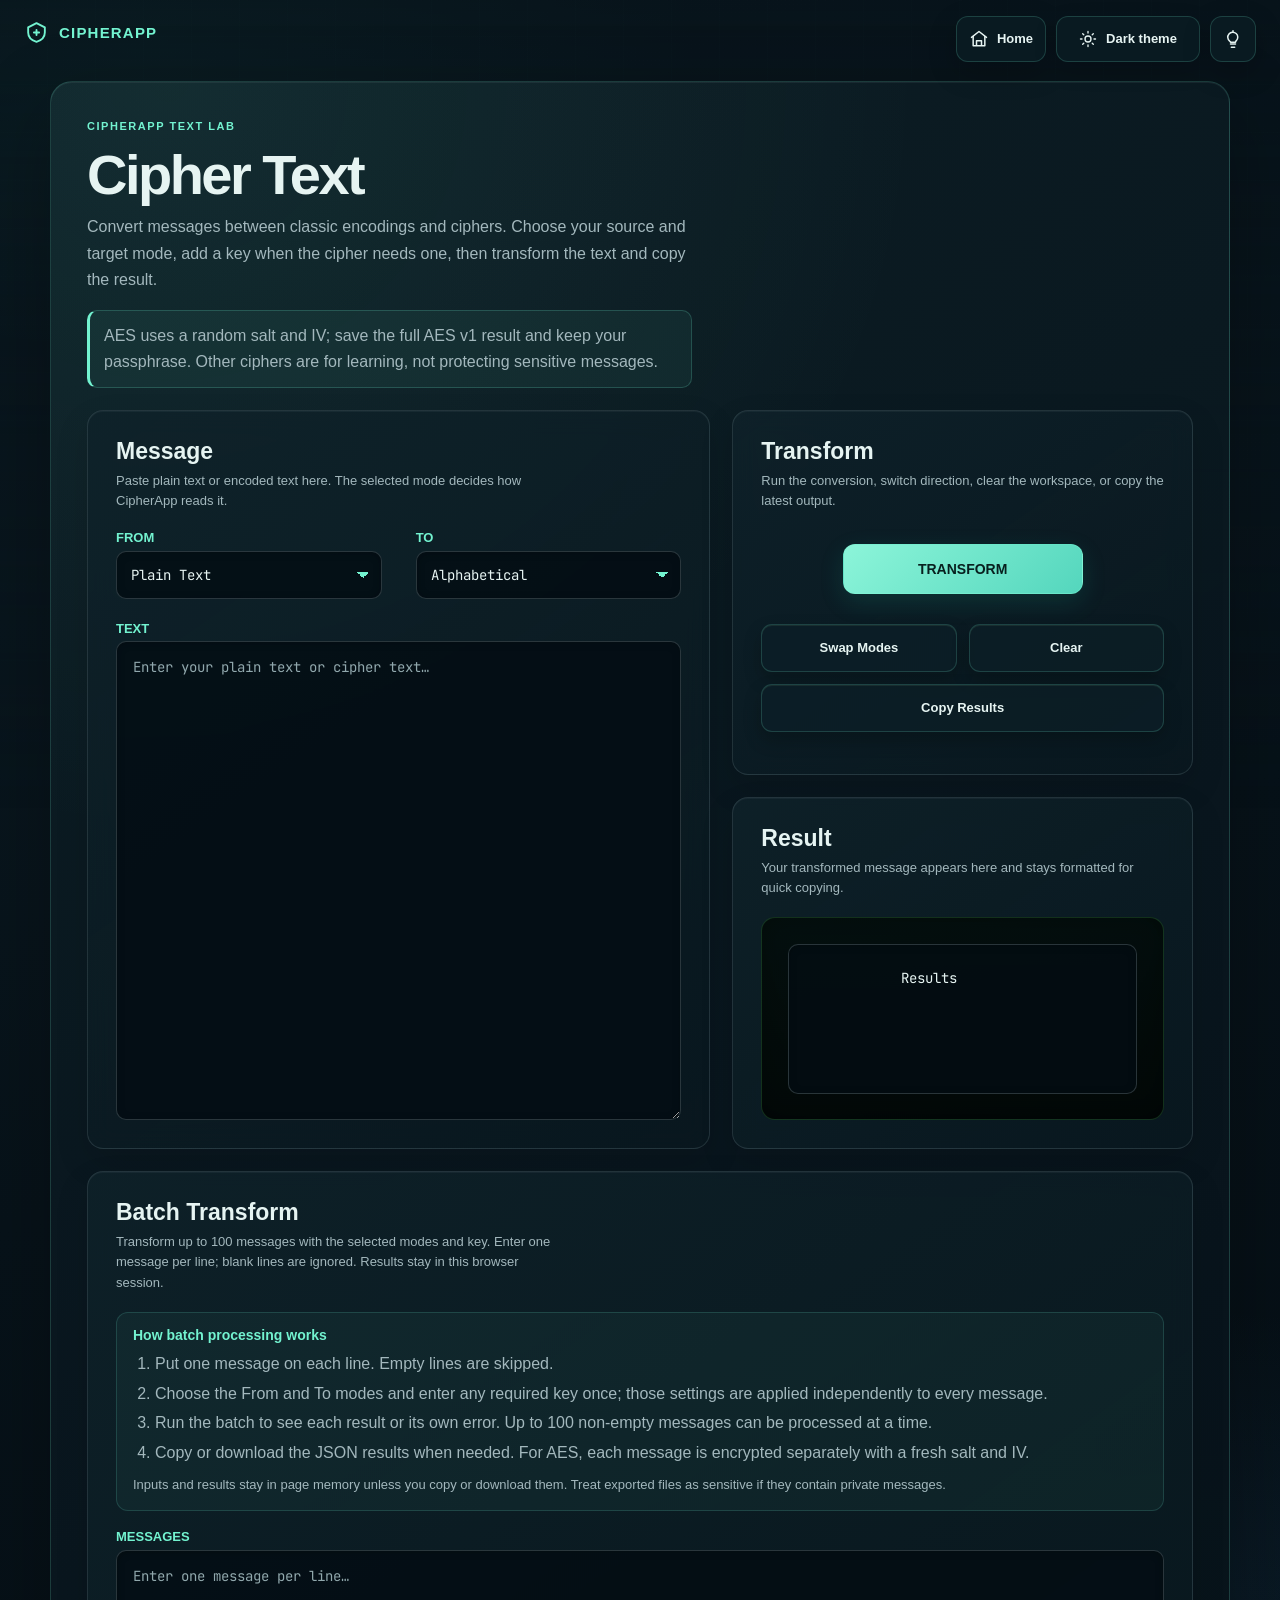
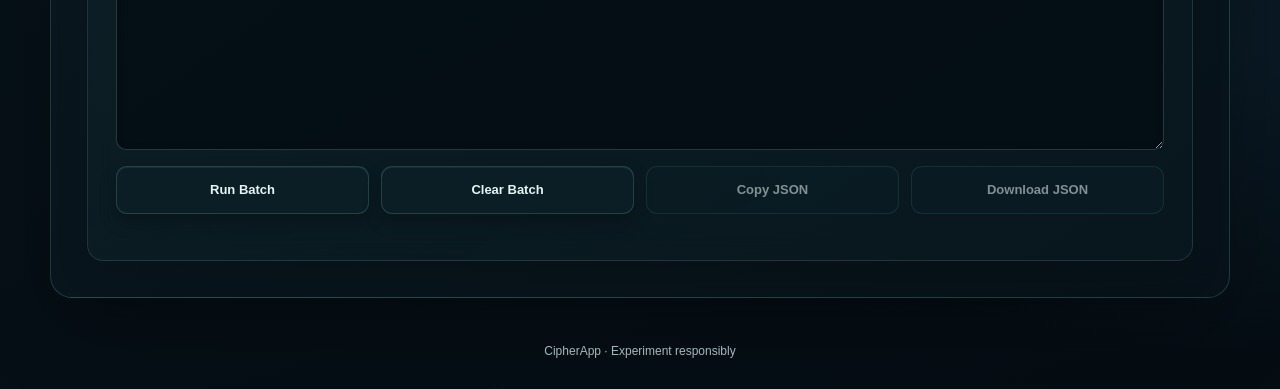
==== commit 9abd8719: "CipherApp V2.0" ====
--- a/ciphertext.html
+++ b/ciphertext.html
@@ -5,6 +5,7 @@
     <meta name="viewport" content="width=device-width, initial-scale=1" />
     <meta name="theme-color" content="#071219" />
     <title>CipherApp — Cipher Text</title>
+    <script src="theme.js"></script>
     <link rel="preconnect" href="https://fonts.googleapis.com" />
     <link rel="preconnect" href="https://fonts.gstatic.com" crossorigin />
     <link
@@ -26,11 +27,6 @@
             transparent 24%
           ),
           linear-gradient(180deg, #031006 0%, #000500 100%);
-      }
-
-      .topbar,
-      .footer {
-        display: none;
       }
 
       .center {
@@ -533,7 +529,7 @@
     </style>
     <link rel="stylesheet" href="style.css" />
   </head>
-  <body>
+  <body class="tool-page">
     <a class="skip-link" href="#main-content">Skip to content</a>
     <div class="matrix"></div>
     <div class="tips-overlay">
@@ -553,6 +549,42 @@
         </svg>
         <span>Home</span>
       </a>
+      <button
+        class="theme-toggle"
+        type="button"
+        data-theme-toggle
+        aria-label="Switch to light theme"
+        aria-pressed="false"
+      >
+        <svg
+          class="theme-icon theme-icon-sun"
+          viewBox="0 0 24 24"
+          fill="none"
+          stroke="currentColor"
+          stroke-width="1.8"
+          stroke-linecap="round"
+          stroke-linejoin="round"
+          aria-hidden="true"
+          focusable="false"
+        >
+          <circle cx="12" cy="12" r="4" />
+          <path d="M12 2v2m0 16v2M4.93 4.93l1.42 1.42m11.3 11.3 1.42 1.42M2 12h2m16 0h2M4.93 19.07l1.42-1.42m11.3-11.3 1.42-1.42" />
+        </svg>
+        <svg
+          class="theme-icon theme-icon-moon"
+          viewBox="0 0 24 24"
+          fill="none"
+          stroke="currentColor"
+          stroke-width="1.8"
+          stroke-linecap="round"
+          stroke-linejoin="round"
+          aria-hidden="true"
+          focusable="false"
+        >
+          <path d="M20.5 15.5A8.5 8.5 0 0 1 8.5 3.5a8.6 8.6 0 1 0 12 12Z" />
+        </svg>
+        <span class="theme-label">Dark theme</span>
+      </button>
       <button
         class="tips-toggle"
         id="tipsToggle"
@@ -591,7 +623,12 @@
           <li>Rail Fence uses zig-zag rows; the depth controls the rails.</li>
           <li>XOR works on bytes; keep the key short but not empty.</li>
           <li>
-            AES requires a passphrase and is best for encrypted data only.
+            AES uses a random salt and IV. Keep the full CipherApp AES v1 output
+            with your passphrase.
+          </li>
+          <li>
+            Classical ciphers and encodings are for learning, not secure
+            communication.
           </li>
         </ul>
       </div>
@@ -617,7 +654,7 @@
     </header>
 
     <main class="center" id="main-content" tabindex="-1">
-      <div class="cipher-shell">
+      <div class="cipher-shell cipher-layout">
         <section class="workspace-intro" aria-label="Cipher text overview">
           <div class="workspace-kicker">CipherApp text lab</div>
           <h1>Cipher Text</h1>
@@ -625,6 +662,11 @@
             Convert messages between classic encodings and ciphers. Choose your
             source and target mode, add a key when the cipher needs one, then
             transform the text and copy the result.
+          </p>
+          <p class="security-note">
+            AES uses a random salt and IV; save the full AES v1 result and
+            keep your passphrase. Other ciphers are for learning, not
+            protecting sensitive messages.
           </p>
         </section>
 
@@ -642,11 +684,15 @@
           <div class="mode-row">
             <div class="field-group">
               <label for="inputCipherType">From</label>
-              <select id="inputCipherType" name="inputCipherType" autocomplete="off">
+              <select
+                id="inputCipherType"
+                name="inputCipherType"
+                autocomplete="off"
+              >
                 <option value="plain">Plain Text</option>
                 <option value="alphabetical">Alphabetical</option>
                 <option value="caesar">Caesar Shift</option>
-                <option value="base64">Base64</option>
+                <option value="base64">Base64 (UTF-8 text)</option>
                 <option value="rot13">ROT13</option>
                 <option value="binary">Binary</option>
                 <option value="letternumber">Letter number</option>
@@ -660,11 +706,15 @@
 
             <div class="field-group">
               <label for="cipherType">To</label>
-              <select id="cipherType" name="cipherType" autocomplete="off">
+              <select
+                id="cipherType"
+                name="cipherType"
+                autocomplete="off"
+              >
                 <option value="plain">Plain Text</option>
                 <option value="alphabetical" selected>Alphabetical</option>
                 <option value="caesar">Caesar Shift</option>
-                <option value="base64">Base64</option>
+                <option value="base64">Base64 (UTF-8 text)</option>
                 <option value="rot13">ROT13</option>
                 <option value="binary">Binary</option>
                 <option value="letternumber">Letter number</option>
@@ -749,6 +799,73 @@
             </div>
           </div>
         </section>
+
+        <section
+          class="wire-panel batch-panel"
+          aria-label="Batch cipher processing"
+        >
+          <div class="panel-heading">
+            <div>
+              <h2>Batch Transform</h2>
+              <p>
+                Transform up to 100 messages with the selected modes and key.
+                Enter one message per line; blank lines are ignored. Results
+                stay in this browser session.
+              </p>
+            </div>
+          </div>
+
+          <section class="batch-help" aria-labelledby="cipherBatchHelpHeading">
+            <h3 id="cipherBatchHelpHeading">How batch processing works</h3>
+            <ol>
+              <li>Put one message on each line. Empty lines are skipped.</li>
+              <li>
+                Choose the From and To modes and enter any required key once;
+                those settings are applied independently to every message.
+              </li>
+              <li>
+                Run the batch to see each result or its own error. Up to 100
+                non-empty messages can be processed at a time.
+              </li>
+              <li>
+                Copy or download the JSON results when needed. For AES, each
+                message is encrypted separately with a fresh salt and IV.
+              </li>
+            </ol>
+            <p>
+              Inputs and results stay in page memory unless you copy or
+              download them. Treat exported files as sensitive if they contain
+              private messages.
+            </p>
+          </section>
+
+          <div class="field-group">
+            <label for="cipherBatchInput">Messages</label>
+            <textarea
+              id="cipherBatchInput"
+              name="cipherBatchInput"
+              autocomplete="off"
+              spellcheck="false"
+              placeholder="Enter one message per line…"
+            ></textarea>
+          </div>
+
+          <div class="controls">
+            <button class="big-btn" id="cipherBatchRunBtn">Run Batch</button>
+            <button class="link-btn" id="cipherBatchClearBtn">Clear Batch</button>
+            <button class="link-btn" id="cipherBatchCopyBtn" disabled>Copy JSON</button>
+            <button class="link-btn" id="cipherBatchDownloadBtn" disabled>
+              Download JSON
+            </button>
+          </div>
+
+          <div id="cipherBatchStatus" class="dev-bio" aria-live="polite"></div>
+          <ol
+            id="cipherBatchResults"
+            class="batch-results"
+            aria-label="Batch results"
+          ></ol>
+        </section>
       </div>
     </main>
 
@@ -766,6 +883,14 @@
       const swapBtn = document.getElementById("swapBtn");
       const copyBtn = document.getElementById("copyBtn");
       const clearBtn = document.getElementById("clearBtn");
+      const batchInput = document.getElementById("cipherBatchInput");
+      const batchRunBtn = document.getElementById("cipherBatchRunBtn");
+      const batchClearBtn = document.getElementById("cipherBatchClearBtn");
+      const batchCopyBtn = document.getElementById("cipherBatchCopyBtn");
+      const batchDownloadBtn = document.getElementById("cipherBatchDownloadBtn");
+      const batchStatus = document.getElementById("cipherBatchStatus");
+      const batchResultsList = document.getElementById("cipherBatchResults");
+      let batchRecords = [];
       const keyedTypes = ["caesar", "vigenere", "railfence", "xor", "aes"];
 
       function alphabetical(str) {
@@ -845,7 +970,7 @@
         const normalizedKey = passphrase
           .replace(/[^A-Za-z]/g, "")
           .toUpperCase();
-        if (!normalizedKey) return "Enter a valid passphrase.";
+        if (!normalizedKey) throw new Error("Enter a valid passphrase.");
 
         let keyIndex = 0;
         return [...str]
@@ -908,9 +1033,9 @@
       }
 
       function xorCipher(str, keyString, encode) {
-        if (!keyString) return "Enter a valid XOR key.";
+        if (!keyString) throw new Error("Enter a valid XOR key.");
         const keyChars = [...keyString].map((c) => c.charCodeAt(0));
-        if (keyChars.length === 0) return "Enter a valid XOR key.";
+        if (keyChars.length === 0) throw new Error("Enter a valid XOR key.");
 
         if (encode) {
           return [...str]
@@ -933,7 +1058,39 @@
           .join("");
       }
 
-      async function deriveAesKey(password) {
+      const AES_V1_PREFIX = "CipherApp-AES-GCM:v1:";
+      const AES_V1_CONTEXT = new TextEncoder().encode("CipherApp-AES-GCM:v1");
+      const LEGACY_AES_SALT = new TextEncoder().encode("CipherApp-Salt");
+
+      function encodeBase64Bytes(bytes) {
+        let binary = "";
+        const chunkSize = 0x8000;
+        for (let offset = 0; offset < bytes.length; offset += chunkSize) {
+          binary += String.fromCharCode(
+            ...bytes.subarray(offset, offset + chunkSize),
+          );
+        }
+        return btoa(binary);
+      }
+
+      function decodeBase64Bytes(value) {
+        const normalized = value.replace(/\s+/g, "");
+        if (
+          !normalized ||
+          normalized.length % 4 === 1 ||
+          !/^[A-Za-z0-9+/]*={0,2}$/.test(normalized)
+        ) {
+          throw new Error("Invalid AES ciphertext format.");
+        }
+        const padded = normalized.padEnd(
+          Math.ceil(normalized.length / 4) * 4,
+          "=",
+        );
+        const decoded = atob(padded);
+        return Uint8Array.from(decoded, (char) => char.charCodeAt(0));
+      }
+
+      async function deriveAesKey(password, salt) {
         const encoder = new TextEncoder();
         const keyMaterial = await crypto.subtle.importKey(
           "raw",
@@ -946,7 +1103,7 @@
         return crypto.subtle.deriveKey(
           {
             name: "PBKDF2",
-            salt: encoder.encode("CipherApp-Salt"),
+            salt,
             iterations: 200000,
             hash: "SHA-256",
           },
@@ -958,37 +1115,66 @@
       }
 
       async function aesEncrypt(str, passphrase) {
-        if (!passphrase) return "Enter a passphrase for AES.";
+        if (!passphrase) throw new Error("Enter a passphrase for AES.");
+        if (!globalThis.crypto?.subtle) {
+          throw new Error("AES encryption requires a secure browser context.");
+        }
+        const salt = crypto.getRandomValues(new Uint8Array(16));
         const iv = crypto.getRandomValues(new Uint8Array(12));
         const encoder = new TextEncoder();
-        const keyMaterial = await deriveAesKey(passphrase);
+        const keyMaterial = await deriveAesKey(passphrase, salt);
         const cipherText = await crypto.subtle.encrypt(
-          { name: "AES-GCM", iv },
+          { name: "AES-GCM", iv, additionalData: AES_V1_CONTEXT },
           keyMaterial,
           encoder.encode(str),
         );
-        const payload = new Uint8Array(iv.byteLength + cipherText.byteLength);
-        payload.set(iv, 0);
-        payload.set(new Uint8Array(cipherText), iv.byteLength);
-        return btoa(String.fromCharCode(...payload));
+        const payload = new Uint8Array(
+          salt.byteLength + iv.byteLength + cipherText.byteLength,
+        );
+        payload.set(salt, 0);
+        payload.set(iv, salt.byteLength);
+        payload.set(
+          new Uint8Array(cipherText),
+          salt.byteLength + iv.byteLength,
+        );
+        return AES_V1_PREFIX + encodeBase64Bytes(payload);
       }
 
       async function aesDecrypt(str, passphrase) {
-        if (!passphrase) return "Enter a passphrase for AES.";
+        if (!passphrase) throw new Error("Enter a passphrase for AES.");
         try {
-          const decoded = atob(str);
-          const bytes = Uint8Array.from(decoded, (c) => c.charCodeAt(0));
-          const iv = bytes.slice(0, 12);
-          const data = bytes.slice(12);
-          const keyMaterial = await deriveAesKey(passphrase);
+          if (!globalThis.crypto?.subtle) {
+            throw new Error("AES decryption requires a secure browser context.");
+          }
+          const isV1 = str.startsWith(AES_V1_PREFIX);
+          const payload = isV1 ? str.slice(AES_V1_PREFIX.length) : str;
+          const bytes = decodeBase64Bytes(payload);
+          const salt = isV1 ? bytes.slice(0, 16) : LEGACY_AES_SALT;
+          const ivOffset = isV1 ? 16 : 0;
+          const iv = bytes.slice(ivOffset, ivOffset + 12);
+          const data = bytes.slice(ivOffset + 12);
+          if (
+            iv.length !== 12 ||
+            data.length < 16 ||
+            (isV1 && salt.length !== 16)
+          ) {
+            throw new Error("Invalid AES ciphertext format.");
+          }
+          const keyMaterial = await deriveAesKey(passphrase, salt);
           const plainBuffer = await crypto.subtle.decrypt(
-            { name: "AES-GCM", iv },
+            {
+              name: "AES-GCM",
+              iv,
+              ...(isV1 ? { additionalData: AES_V1_CONTEXT } : {}),
+            },
             keyMaterial,
             data,
           );
           return new TextDecoder().decode(plainBuffer);
-        } catch (err) {
-          return "AES decryption failed. Check your input and passphrase.";
+        } catch {
+          throw new Error(
+            "AES decryption failed. Check the full ciphertext and passphrase.",
+          );
         }
       }
 
@@ -1010,9 +1196,11 @@
             return caesar(value, -getShift());
           case "base64":
             try {
-              return atob(value);
-            } catch (error) {
-              return "Invalid Base64 input for decoding.";
+              return new TextDecoder("utf-8", { fatal: true }).decode(
+                decodeBase64Bytes(value),
+              );
+            } catch {
+              throw new Error("Invalid Base64 input for UTF-8 text decoding.");
             }
           case "rot13":
             return caesar(value, 13);
@@ -1045,9 +1233,9 @@
             return caesar(value, getShift());
           case "base64":
             try {
-              return btoa(value);
-            } catch (error) {
-              return "Unable to encode this value as Base64.";
+              return encodeBase64Bytes(new TextEncoder().encode(value));
+            } catch {
+              throw new Error("Unable to encode this value as Base64.");
             }
           case "rot13":
             return caesar(value, 13);
@@ -1066,20 +1254,165 @@
           case "aes":
             return aesEncrypt(value, key.value);
           default:
-            return "Unsupported cipher selection.";
+            throw new Error("Unsupported cipher selection.");
+        }
+      }
+
+      function clearBatchResults() {
+        batchRecords = [];
+        batchResultsList.replaceChildren();
+        batchCopyBtn.disabled = true;
+        batchDownloadBtn.disabled = true;
+      }
+
+      function renderBatchResults() {
+        const fragment = document.createDocumentFragment();
+        for (const record of batchRecords) {
+          const item = document.createElement("li");
+          const heading = document.createElement("div");
+          const lineLabel = document.createElement("strong");
+          const statusLabel = document.createElement("span");
+          const inputLabel = document.createElement("strong");
+          const inputText = document.createElement("pre");
+          const resultLabel = document.createElement("strong");
+          const resultText = document.createElement("pre");
+
+          item.className = "batch-result";
+          item.dataset.status = record.error ? "error" : "success";
+          heading.className = "batch-result-heading";
+          lineLabel.textContent = `Line ${record.line}`;
+          statusLabel.textContent = record.error ? "Error" : "Success";
+          inputLabel.textContent = "Input";
+          inputText.textContent = record.input;
+          resultLabel.textContent = record.error ? "Error details" : "Result";
+          resultText.textContent = record.error || record.result;
+          heading.append(lineLabel, statusLabel);
+          item.append(heading, inputLabel, inputText, resultLabel, resultText);
+          fragment.append(item);
+        }
+        batchResultsList.replaceChildren(fragment);
+      }
+
+      function getBatchJson() {
+        return JSON.stringify(batchRecords, null, 2);
+      }
+
+      async function runCipherBatch() {
+        const rows = batchInput.value
+          .split(/\r?\n/)
+          .map((text, index) => ({ line: index + 1, input: text }))
+          .filter((row) => row.input.trim());
+
+        clearBatchResults();
+        if (rows.length === 0) {
+          batchStatus.textContent = "Enter at least one non-empty message.";
+          return;
+        }
+        if (rows.length > 100) {
+          batchStatus.textContent =
+            "Batch limit is 100 non-empty messages. Split the input into smaller batches.";
+          return;
+        }
+
+        batchStatus.textContent = `Processing ${rows.length} messages…`;
+        const lockedControls = [inputType, type, key, transformBtn, swapBtn];
+        const originalDisabledStates = lockedControls.map(
+          (control) => control.disabled,
+        );
+        lockedControls.forEach((control) => {
+          control.disabled = true;
+        });
+        batchRunBtn.disabled = true;
+        batchClearBtn.disabled = true;
+
+        try {
+          for (let index = 0; index < rows.length; index += 1) {
+            const row = rows[index];
+            try {
+              const sourceValue =
+                inputType.value === "plain" ? row.input : row.input.trim();
+              const plainText = await decodeByType(
+                sourceValue,
+                inputType.value,
+              );
+              const result = await encodeByType(plainText, type.value);
+              batchRecords.push({ line: row.line, input: row.input, result });
+            } catch (error) {
+              batchRecords.push({
+                line: row.line,
+                input: row.input,
+                error:
+                  error instanceof Error
+                    ? error.message
+                    : "Unable to transform this message.",
+              });
+            }
+
+            if ((index + 1) % 5 === 0 && index + 1 < rows.length) {
+              batchStatus.textContent = `Processed ${index + 1} of ${rows.length} messages…`;
+              renderBatchResults();
+              await new Promise((resolve) => setTimeout(resolve, 0));
+            }
+          }
+          renderBatchResults();
+          const failures = batchRecords.filter((record) => record.error).length;
+          batchStatus.textContent =
+            `Processed ${rows.length} messages: ${rows.length - failures} succeeded, ${failures} failed.`;
+          batchCopyBtn.disabled = false;
+          batchDownloadBtn.disabled = false;
+        } finally {
+          lockedControls.forEach((control, index) => {
+            control.disabled = originalDisabledStates[index];
+          });
+          batchRunBtn.disabled = false;
+          batchClearBtn.disabled = false;
         }
       }
 
       async function transformText() {
-        const value = input.value.trim();
-        if (!value) {
+        const value = input.value;
+        if (!value.trim()) {
           output.textContent = "Enter a message to transform.";
           return;
         }
 
-        const plainText = await decodeByType(value, inputType.value);
-        output.textContent = await encodeByType(plainText, type.value);
-      }
+        try {
+          const sourceValue = inputType.value === "plain" ? value : value.trim();
+          const plainText = await decodeByType(sourceValue, inputType.value);
+          output.textContent = await encodeByType(plainText, type.value);
+        } catch (error) {
+          output.textContent =
+            error instanceof Error ? error.message : "Unable to transform this message.";
+        }
+      }
+
+      batchRunBtn.addEventListener("click", runCipherBatch);
+      batchClearBtn.addEventListener("click", () => {
+        batchInput.value = "";
+        batchStatus.textContent = "";
+        clearBatchResults();
+        batchInput.focus();
+      });
+      batchCopyBtn.addEventListener("click", async () => {
+        try {
+          await navigator.clipboard.writeText(getBatchJson());
+          batchStatus.textContent = "Batch JSON copied.";
+        } catch {
+          batchStatus.textContent =
+            "Clipboard access failed. Select and copy the results manually.";
+        }
+      });
+      batchDownloadBtn.addEventListener("click", () => {
+        const file = new Blob([getBatchJson()], {
+          type: "application/json;charset=utf-8",
+        });
+        const url = URL.createObjectURL(file);
+        const link = document.createElement("a");
+        link.href = url;
+        link.download = "cipherapp-cipher-batch.json";
+        link.click();
+        setTimeout(() => URL.revokeObjectURL(url), 1000);
+      });
 
       function getKeyConfig() {
         const config = {
@@ -1153,15 +1486,21 @@
         }
       }
 
-      type.addEventListener("change", async () => {
+      let aesModeSelected =
+        inputType.value === "aes" || type.value === "aes";
+
+      async function handleModeChange() {
+        const nowUsesAes = inputType.value === "aes" || type.value === "aes";
+        if (nowUsesAes && !aesModeSelected) {
+          key.value = "";
+        }
+        aesModeSelected = nowUsesAes;
         updateKeyVisibility();
         await transformText();
-      });
-
-      inputType.addEventListener("change", async () => {
-        updateKeyVisibility();
-        await transformText();
-      });
+      }
+
+      type.addEventListener("change", handleModeChange);
+      inputType.addEventListener("change", handleModeChange);
 
       transformBtn.addEventListener("click", async () => {
         await transformText();
--- a/style.css
+++ b/style.css
@@ -9,6 +9,10 @@
   --accent: #a8f7df;
   --border: rgba(115, 243, 208, 0.18);
   --glass: rgba(10, 28, 35, 0.82);
+  --page-gradient:
+    radial-gradient(800px 460px at 12% 2%, rgba(35, 142, 128, 0.16), transparent 68%),
+    radial-gradient(720px 460px at 94% 82%, rgba(40, 104, 151, 0.13), transparent 70%),
+    linear-gradient(160deg, #0b1a22 0%, #071219 50%, #050d13 100%);
 }
 
 * {
@@ -27,10 +31,7 @@
   margin: 0;
   display: flex;
   flex-direction: column;
-  background:
-    radial-gradient(800px 460px at 12% 2%, rgba(35, 142, 128, 0.16), transparent 68%),
-    radial-gradient(720px 460px at 94% 82%, rgba(40, 104, 151, 0.13), transparent 70%),
-    linear-gradient(160deg, #0b1a22 0%, #071219 50%, #050d13 100%);
+  background: var(--page-gradient);
   color: var(--text);
   font-family:
     "Segoe UI", "Helvetica Neue", Arial, ui-sans-serif, system-ui, sans-serif;
@@ -368,6 +369,18 @@
   line-height: 1.65;
 }
 
+.security-note {
+  max-width: 72ch;
+  margin: 0;
+  padding: 12px 14px;
+  border: 1px solid rgba(115, 243, 208, 0.2);
+  border-left: 3px solid var(--neon);
+  border-radius: 10px;
+  background: rgba(115, 243, 208, 0.055);
+  color: var(--muted);
+  font-size: 13px;
+}
+
 .wire-panel,
 .panel-card {
   border: 1px solid rgba(163, 184, 189, 0.13);
@@ -496,6 +509,135 @@
   overflow-wrap: anywhere;
 }
 
+.base64-text-panel .field-group textarea {
+  min-height: 180px;
+}
+
+.base64-text-panel .controls {
+  display: flex;
+  flex-wrap: wrap;
+  gap: 10px;
+}
+
+.base64-text-panel .big-btn,
+.base64-text-panel .link-btn {
+  width: auto;
+  min-width: 120px;
+}
+
+.base64-text-panel button:disabled {
+  cursor: not-allowed;
+  opacity: 0.55;
+  box-shadow: none;
+}
+
+.base64-text-output {
+  min-height: 72px;
+}
+
+.batch-panel .field-group textarea {
+  min-height: 180px;
+}
+
+.batch-help {
+  margin: 0 0 18px;
+  padding: 14px 16px;
+  border: 1px solid rgba(115, 243, 208, 0.16);
+  border-radius: 12px;
+  background: rgba(115, 243, 208, 0.045);
+  color: var(--muted);
+}
+
+.batch-help h3 {
+  margin: 0 0 8px;
+  color: var(--neon);
+  font-size: 14px;
+}
+
+.batch-help ol {
+  margin: 0;
+  padding-left: 22px;
+}
+
+.batch-help li + li {
+  margin-top: 4px;
+}
+
+.batch-help p {
+  margin: 10px 0 0;
+  font-size: 13px;
+}
+
+.batch-panel .controls {
+  display: flex;
+  flex-wrap: wrap;
+  gap: 10px;
+}
+
+.batch-panel .big-btn,
+.batch-panel .link-btn {
+  width: auto;
+  min-width: 120px;
+}
+
+.batch-panel button:disabled {
+  cursor: not-allowed;
+  opacity: 0.55;
+  box-shadow: none;
+}
+
+.batch-results {
+  display: grid;
+  gap: 12px;
+  margin: 18px 0 0;
+  padding: 0;
+  list-style: none;
+}
+
+.batch-result {
+  min-width: 0;
+  padding: 14px;
+  border: 1px solid var(--border);
+  border-left: 3px solid var(--neon);
+  border-radius: 10px;
+  background: rgba(4, 14, 20, 0.56);
+}
+
+.batch-result[data-status="error"] {
+  border-left-color: #ff8e8e;
+}
+
+.batch-result-heading {
+  display: flex;
+  flex-wrap: wrap;
+  justify-content: space-between;
+  gap: 8px;
+  margin-bottom: 10px;
+  color: var(--neon);
+}
+
+.batch-result[data-status="error"] .batch-result-heading span {
+  color: #ffaaaa;
+}
+
+.batch-result > strong {
+  display: block;
+  margin: 8px 0 4px;
+  color: var(--muted);
+  font-size: 12px;
+}
+
+.batch-result pre {
+  max-width: 100%;
+  margin: 0;
+  overflow: auto;
+  color: var(--text);
+  font:
+    13px/1.6 "JetBrains Mono", ui-monospace, SFMono-Regular, Menlo, monospace;
+  white-space: pre-wrap;
+  overflow-wrap: anywhere;
+}
+
 .tips-overlay {
   z-index: 12;
 }
@@ -664,3 +806,616 @@
     transition-duration: 0.01ms !important;
   }
 }
+
+.topbar {
+  justify-content: space-between;
+}
+
+.theme-toggle {
+  display: inline-flex;
+  align-items: center;
+  justify-content: center;
+  gap: 9px;
+  min-width: 144px;
+  min-height: 46px;
+  margin-left: auto;
+  padding: 11px 16px;
+  border: 1px solid var(--border);
+  border-radius: 12px;
+  background: rgba(10, 27, 35, 0.94);
+  color: var(--text);
+  font: inherit;
+  font-size: 13px;
+  font-weight: 650;
+  cursor: pointer;
+  box-shadow: 0 8px 22px rgba(0, 0, 0, 0.18);
+  transition:
+    border-color 160ms ease,
+    background-color 160ms ease,
+    color 160ms ease;
+}
+
+.theme-toggle:hover {
+  border-color: rgba(115, 243, 208, 0.6);
+  background: #102b32;
+  color: var(--neon);
+}
+
+.theme-icon {
+  width: 18px;
+  height: 18px;
+  flex: 0 0 auto;
+}
+
+.theme-icon-moon {
+  display: none;
+}
+
+html[data-theme="light"] {
+  color-scheme: light;
+  --bg: #f2f7f6;
+  --panel: #ffffff;
+  --panel-raised: #f5faf9;
+  --text: #173039;
+  --muted: #526a72;
+  --neon: #087c68;
+  --accent: #066653;
+  --border: rgba(16, 105, 88, 0.2);
+  --glass: rgba(255, 255, 255, 0.92);
+  --page-gradient:
+    radial-gradient(800px 460px at 12% 2%, rgba(52, 164, 145, 0.13), transparent 68%),
+    radial-gradient(720px 460px at 94% 82%, rgba(77, 139, 173, 0.11), transparent 70%),
+    linear-gradient(160deg, #f8fbfa 0%, #f0f6f4 56%, #eaf2f0 100%);
+}
+
+html[data-theme="light"] .theme-icon-sun {
+  display: none;
+}
+
+html[data-theme="light"] .theme-icon-moon {
+  display: block;
+}
+
+html[data-theme="light"] body {
+  background: var(--page-gradient) !important;
+  color: var(--text);
+}
+
+html[data-theme="light"] .matrix {
+  opacity: 0.28;
+  background:
+    linear-gradient(rgba(248, 251, 250, 0.72), rgba(248, 251, 250, 0.72)),
+    repeating-linear-gradient(
+      90deg,
+      transparent 0,
+      transparent 47px,
+      rgba(8, 124, 104, 0.05) 48px
+    ),
+    repeating-linear-gradient(
+      0deg,
+      transparent 0,
+      transparent 47px,
+      rgba(8, 124, 104, 0.04) 48px
+    );
+}
+
+html[data-theme="light"] .brand,
+html[data-theme="light"] .workspace-kicker,
+html[data-theme="light"] .how h2,
+html[data-theme="light"] .field-group label,
+html[data-theme="light"] .control-title,
+html[data-theme="light"] .output-label,
+html[data-theme="light"] .batch-help h3,
+html[data-theme="light"] .tips-popup h2 {
+  color: var(--neon);
+}
+
+html[data-theme="light"] h1,
+html[data-theme="light"] h2,
+html[data-theme="light"] h3,
+html[data-theme="light"] .dev-name,
+html[data-theme="light"] .panel-heading h2 {
+  color: var(--text);
+}
+
+html[data-theme="light"] .how,
+html[data-theme="light"] .cipher-shell,
+html[data-theme="light"] .wire-panel,
+html[data-theme="light"] .panel-card,
+html[data-theme="light"] .batch-help {
+  border-color: var(--border);
+  background: linear-gradient(145deg, rgba(255, 255, 255, 0.97), rgba(244, 249, 248, 0.96));
+  color: var(--text);
+  box-shadow:
+    0 14px 36px rgba(32, 69, 74, 0.08),
+    inset 0 1px 0 rgba(255, 255, 255, 0.92);
+}
+
+html[data-theme="light"] .field-group input,
+html[data-theme="light"] .field-group select,
+html[data-theme="light"] .field-group textarea,
+html[data-theme="light"] .output-area,
+html[data-theme="light"] .batch-result {
+  border-color: rgba(39, 91, 94, 0.24);
+  background-color: #fff;
+  color: var(--text);
+  box-shadow: inset 0 1px 4px rgba(32, 69, 74, 0.06);
+}
+
+html[data-theme="light"] .field-group select,
+html[data-theme="light"] .field-group option {
+  background-color: #fff;
+  color: var(--text);
+}
+
+html[data-theme="light"] .field-group input::placeholder,
+html[data-theme="light"] .field-group textarea::placeholder {
+  color: #647d83;
+}
+
+html[data-theme="light"] .security-note {
+  border-color: rgba(8, 124, 104, 0.22);
+  background: rgba(8, 124, 104, 0.06);
+  color: var(--muted);
+}
+
+html[data-theme="light"] .batch-result[data-status="error"] {
+  border-left-color: #c33b36;
+}
+
+html[data-theme="light"] .batch-result[data-status="error"] .batch-result-heading span {
+  color: #a52e2a;
+}
+
+html[data-theme="light"] .big-btn,
+html[data-theme="light"] .link-btn,
+html[data-theme="light"] .home-link,
+html[data-theme="light"] .tips-toggle,
+html[data-theme="light"] .theme-toggle {
+  border-color: var(--border);
+  background: #fff;
+  color: var(--text);
+  box-shadow: 0 6px 16px rgba(32, 69, 74, 0.08);
+}
+
+html[data-theme="light"] .big-btn:hover,
+html[data-theme="light"] .link-btn:hover,
+html[data-theme="light"] .home-link:hover,
+html[data-theme="light"] .tips-toggle:hover,
+html[data-theme="light"] .theme-toggle:hover {
+  border-color: rgba(8, 124, 104, 0.48);
+  background: #eaf6f2;
+  color: #075f50;
+}
+
+html[data-theme="light"] .actions-row .big-btn {
+  background:
+    radial-gradient(circle at 100% 0, rgba(8, 124, 104, 0.07), transparent 52%),
+    linear-gradient(145deg, #fff, #f1f8f6);
+}
+
+html[data-theme="light"] .actions-row .big-btn:hover {
+  background:
+    radial-gradient(circle at 100% 0, rgba(8, 124, 104, 0.1), transparent 52%),
+    linear-gradient(145deg, #fff, #eaf6f2);
+}
+
+html[data-theme="light"] .panel-card .big-btn:not(.control-title),
+html[data-theme="light"] .control-title.big-btn {
+  border-color: #087c68;
+  background: linear-gradient(135deg, #087c68, #0b9278);
+  color: #fff;
+}
+
+html[data-theme="light"] .panel-card .big-btn:not(.control-title):hover,
+html[data-theme="light"] .control-title.big-btn:hover {
+  border-color: #066653;
+  background: linear-gradient(135deg, #066653, #087c68);
+  color: #fff;
+}
+
+html[data-theme="light"] .tips-popup {
+  border-color: var(--border);
+  background: rgba(255, 255, 255, 0.98);
+  color: var(--text);
+  box-shadow: 0 18px 44px rgba(32, 69, 74, 0.16);
+}
+
+html[data-theme="light"] .tips-popup ul,
+html[data-theme="light"] .tips-popup li,
+html[data-theme="light"] .panel-heading p,
+html[data-theme="light"] .workspace-intro p,
+html[data-theme="light"] .page-header .lead,
+html[data-theme="light"] .tool-description,
+html[data-theme="light"] .dev-bio,
+html[data-theme="light"] .footer,
+html[data-theme="light"] .batch-result > strong {
+  color: var(--muted);
+}
+
+body.tool-page {
+  background: var(--page-gradient);
+}
+
+body.tool-page .topbar {
+  display: flex;
+  width: min(1280px, calc(100% - 48px));
+  margin: 0 auto;
+  padding: 20px 0 0;
+}
+
+body.tool-page .footer {
+  display: block;
+}
+
+body.tool-page .center {
+  width: min(100% - clamp(24px, 5vw, 72px), 1180px);
+  margin: clamp(20px, 4vh, 42px) auto;
+}
+
+body.tool-page .cipher-shell {
+  display: grid;
+  grid-template-columns: minmax(0, 1fr);
+  gap: 22px;
+  width: 100%;
+  min-height: 0;
+  padding: clamp(20px, 3vw, 36px);
+  border: 1px solid var(--border);
+  border-radius: 22px;
+  background:
+    radial-gradient(circle at 10% 0, rgba(115, 243, 208, 0.075), transparent 36%),
+    linear-gradient(145deg, rgba(13, 30, 38, 0.94), rgba(7, 18, 25, 0.96));
+  color: var(--text);
+  box-shadow:
+    0 28px 80px rgba(0, 0, 0, 0.26),
+    inset 0 1px 0 rgba(230, 244, 242, 0.06);
+}
+
+body.tool-page .cipher-layout,
+body.tool-page .converter-layout {
+  grid-template-columns: minmax(0, 1.15fr) minmax(320px, 0.85fr);
+}
+
+body.tool-page .workspace-intro {
+  max-width: 760px;
+}
+
+body.tool-page .workspace-intro h1 {
+  margin: 0;
+  color: var(--text);
+  font-size: clamp(34px, 5vw, 56px);
+  line-height: 1.05;
+}
+
+body.tool-page .workspace-intro p {
+  margin: 0;
+  color: var(--muted);
+}
+
+body.tool-page .workspace-intro .security-note {
+  margin-top: 6px;
+}
+
+body.tool-page .wire-panel,
+body.tool-page .panel-card {
+  min-width: 0;
+  border-color: rgba(163, 184, 189, 0.16);
+  border-radius: 16px;
+  background: linear-gradient(145deg, rgba(15, 34, 42, 0.82), rgba(9, 24, 31, 0.78));
+  padding: clamp(18px, 2.4vw, 28px);
+  box-shadow:
+    inset 0 1px 0 rgba(230, 244, 242, 0.045),
+    0 14px 34px rgba(0, 0, 0, 0.12);
+}
+
+body.tool-page .panel-heading {
+  align-items: start;
+  margin-bottom: 18px;
+}
+
+body.tool-page .panel-heading h2 {
+  margin: 0;
+  color: var(--text);
+}
+
+body.tool-page .panel-heading p {
+  max-width: 62ch;
+  margin: 6px 0 0;
+  color: var(--muted);
+}
+
+body.tool-page .field-group label,
+body.tool-page .output-label {
+  color: var(--neon);
+  font-size: 13px;
+}
+
+body.tool-page .field-group input,
+body.tool-page .field-group select,
+body.tool-page .field-group textarea,
+body.tool-page .output-area {
+  min-width: 0;
+  border: 1px solid rgba(163, 184, 189, 0.24);
+  border-radius: 10px;
+  background-color: rgba(4, 14, 20, 0.84);
+  color: var(--text);
+  font: 14px/1.6 "JetBrains Mono", ui-monospace, SFMono-Regular, Menlo, monospace;
+  box-shadow: inset 0 1px 8px rgba(0, 0, 0, 0.16);
+}
+
+body.tool-page .field-group select,
+body.tool-page .field-group input {
+  min-height: 48px;
+  padding: 11px 40px 11px 14px;
+}
+
+body.tool-page .field-group textarea {
+  min-height: 200px;
+  padding: 14px 16px;
+}
+
+body.tool-page .controls {
+  display: flex;
+  flex-wrap: wrap;
+  gap: 12px;
+  margin-top: 16px;
+}
+
+body.tool-page .controls > .big-btn,
+body.tool-page .controls > .link-btn {
+  flex: 1 1 140px;
+  width: auto;
+  min-width: 140px;
+  min-height: 48px;
+  padding: 12px 18px;
+  border-radius: 11px;
+  font-size: 13px;
+  line-height: 1.35;
+  white-space: normal;
+  text-align: center;
+}
+
+body.tool-page .control-title.big-btn {
+  min-height: 50px;
+  padding: 13px 22px;
+}
+
+body.tool-page .tips-overlay {
+  top: 16px;
+  right: max(24px, calc((100vw - 1280px) / 2));
+  display: flex;
+  flex-direction: row;
+  align-items: center;
+  gap: 10px;
+}
+
+body.tool-page .home-link,
+body.tool-page .tips-toggle {
+  min-height: 46px;
+}
+
+body.tool-page .tips-toggle {
+  width: 46px;
+  height: 46px;
+}
+
+body.tool-page .tips-overlay .theme-toggle {
+  pointer-events: auto;
+}
+
+body.tool-page .tips-popup {
+  top: calc(100% + 10px);
+}
+
+.cipher-layout .workspace-intro,
+.converter-layout .workspace-intro {
+  grid-column: 1 / -1;
+}
+
+.cipher-layout .input-panel,
+.converter-layout .input-panel {
+  grid-column: 1;
+  grid-row: 2 / span 2;
+}
+
+.cipher-layout .control-panel,
+.converter-layout .control-panel {
+  grid-column: 2;
+  grid-row: 2;
+}
+
+.cipher-layout .result-panel,
+.converter-layout .result-panel {
+  grid-column: 2;
+  grid-row: 3;
+}
+
+.cipher-layout .batch-panel,
+.converter-layout .batch-panel,
+.converter-layout .base64-text-panel {
+  grid-column: 1 / -1;
+}
+
+.calculator-layout .page-header {
+  align-items: center;
+  padding-bottom: 16px;
+  border-bottom: 1px solid var(--border);
+}
+
+.calculator-layout .page-header h1 {
+  margin: 0;
+  color: var(--text);
+  font-size: clamp(32px, 4.5vw, 52px);
+}
+
+.calculator-layout .panel-grid {
+  grid-template-columns: minmax(0, 1.25fr) minmax(280px, 0.75fr);
+  gap: 20px;
+}
+
+.calculator-layout .panel-grid .panel-card.right {
+  position: static;
+}
+
+.calculator-layout .field-group textarea {
+  min-height: 240px;
+}
+
+@media (max-width: 900px) {
+  body.tool-page .cipher-layout,
+  body.tool-page .converter-layout {
+    grid-template-columns: minmax(0, 1fr);
+  }
+
+  .cipher-layout .workspace-intro,
+  .converter-layout .workspace-intro,
+  .cipher-layout .input-panel,
+  .converter-layout .input-panel,
+  .cipher-layout .control-panel,
+  .converter-layout .control-panel,
+  .cipher-layout .result-panel,
+  .converter-layout .result-panel,
+  .cipher-layout .batch-panel,
+  .converter-layout .batch-panel,
+  .converter-layout .base64-text-panel {
+    grid-column: 1;
+    grid-row: auto;
+  }
+
+  .calculator-layout .panel-grid {
+    grid-template-columns: minmax(0, 1fr);
+  }
+}
+
+@media (max-width: 560px) {
+  .topbar {
+    width: calc(100% - 32px);
+  }
+
+  .topbar .brand {
+    font-size: 13px;
+  }
+
+  .theme-toggle {
+    min-width: 0;
+    min-height: 44px;
+    padding: 10px 12px;
+  }
+
+  body.tool-page .topbar {
+    width: calc(100% - 32px);
+    min-height: 40px;
+    padding-top: 12px;
+  }
+
+  body.tool-page .topbar .brand {
+    display: none;
+  }
+
+  body.tool-page .center {
+    width: calc(100% - 24px);
+    margin: 16px auto;
+  }
+
+  body.tool-page .cipher-shell {
+    gap: 16px;
+    padding: 14px;
+    border-radius: 16px;
+  }
+
+  body.tool-page .wire-panel,
+  body.tool-page .panel-card {
+    padding: 16px;
+  }
+
+  body.tool-page .tips-overlay {
+    top: 10px;
+    right: 12px;
+    gap: 6px;
+  }
+
+  body.tool-page .home-link,
+  body.tool-page .tips-toggle,
+  body.tool-page .tips-overlay .theme-toggle {
+    min-height: 42px;
+  }
+
+  body.tool-page .tips-toggle {
+    width: 42px;
+    height: 42px;
+  }
+
+  body.tool-page .tips-overlay .theme-toggle {
+    min-width: 0;
+    padding: 8px 10px;
+    font-size: 12px;
+  }
+
+  body.tool-page .controls > .big-btn,
+  body.tool-page .controls > .link-btn {
+    flex-basis: 100%;
+    min-width: 0;
+    min-height: 48px;
+    padding: 12px 16px;
+  }
+
+  .calculator-layout .page-header {
+    align-items: start;
+  }
+}
+
+html[data-theme="light"] body.tool-page .cipher-shell,
+html[data-theme="light"] body.tool-page .wire-panel,
+html[data-theme="light"] body.tool-page .panel-card {
+  border-color: var(--border);
+  background: linear-gradient(145deg, rgba(255, 255, 255, 0.97), rgba(244, 249, 248, 0.96));
+  color: var(--text);
+  box-shadow:
+    0 14px 36px rgba(32, 69, 74, 0.08),
+    inset 0 1px 0 rgba(255, 255, 255, 0.92);
+}
+
+html[data-theme="light"] body.tool-page .workspace-intro h1,
+html[data-theme="light"] body.tool-page .panel-heading h2,
+html[data-theme="light"] .calculator-layout .page-header h1 {
+  color: var(--text);
+}
+
+html[data-theme="light"] body.tool-page .workspace-intro p,
+html[data-theme="light"] body.tool-page .panel-heading p,
+html[data-theme="light"] body.tool-page .field-group label,
+html[data-theme="light"] body.tool-page .output-label {
+  color: var(--muted);
+}
+
+html[data-theme="light"] body.tool-page .field-group input,
+html[data-theme="light"] body.tool-page .field-group select,
+html[data-theme="light"] body.tool-page .field-group textarea,
+html[data-theme="light"] body.tool-page .output-area {
+  border-color: rgba(39, 91, 94, 0.24);
+  background-color: #fff !important;
+  color: var(--text);
+  box-shadow: inset 0 1px 4px rgba(32, 69, 74, 0.06);
+}
+
+html[data-theme="light"] body.tool-page .field-group option {
+  background: #fff;
+  color: var(--text);
+}
+
+html[data-theme="light"] body.tool-page .field-group input::placeholder,
+html[data-theme="light"] body.tool-page .field-group textarea::placeholder {
+  color: #647d83;
+}
+
+html[data-theme="light"] body.tool-page .tips-popup {
+  border-color: var(--border);
+  background: rgba(255, 255, 255, 0.98);
+  color: var(--text);
+}
+
+@media (max-width: 760px) {
+  body.tool-page .topbar {
+    width: calc(100% - 32px);
+  }
+}
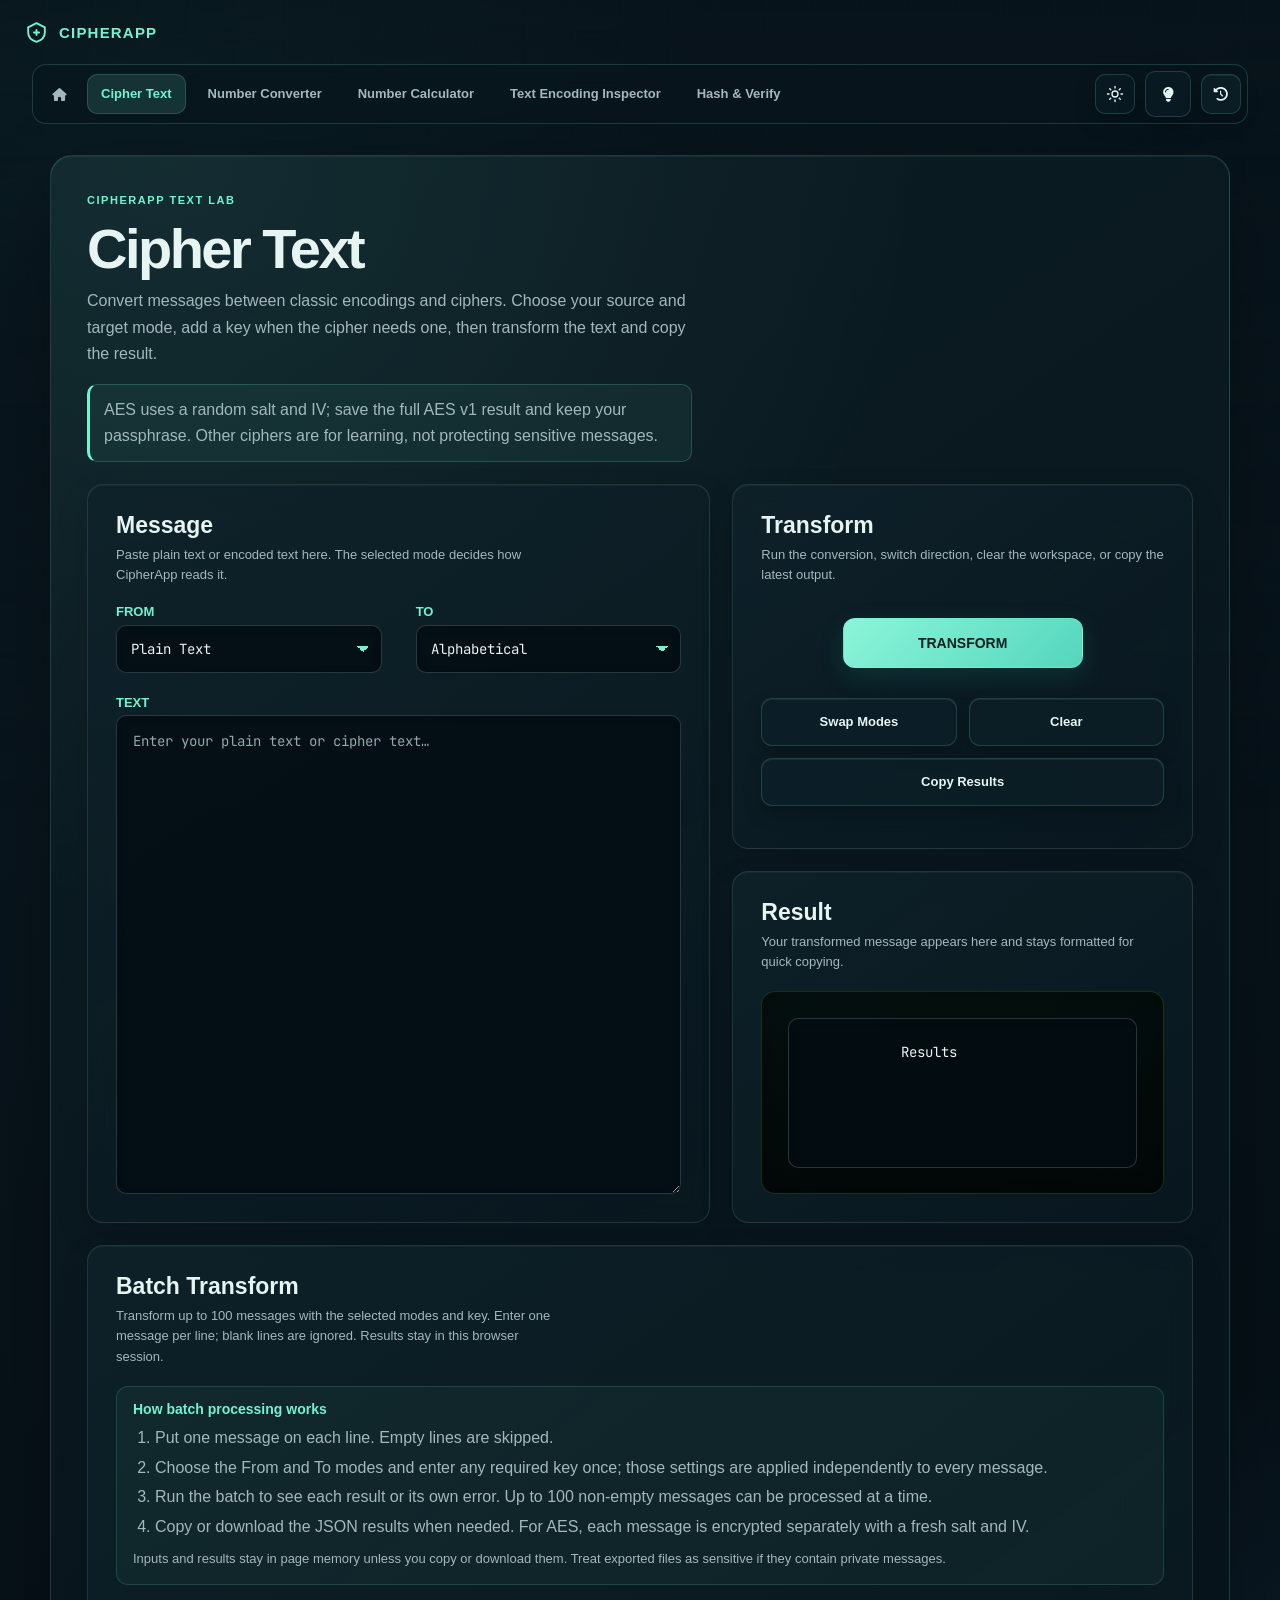
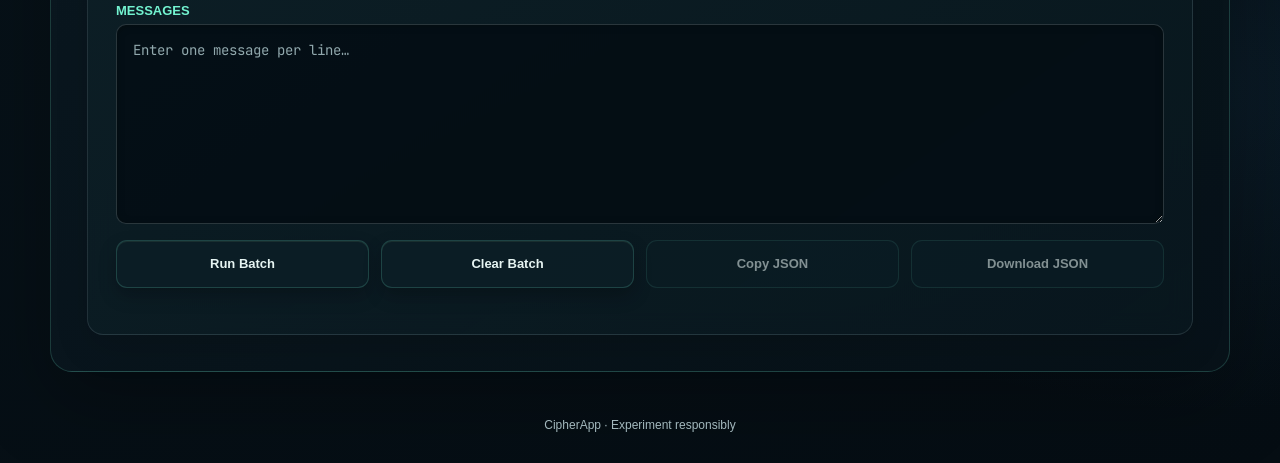
==== commit 5172be0a: "New look" ====
--- a/ciphertext.html
+++ b/ciphertext.html
@@ -6,11 +6,16 @@
     <meta name="theme-color" content="#071219" />
     <title>CipherApp — Cipher Text</title>
     <script src="theme.js"></script>
+    <script src="history.js"></script>
     <link rel="preconnect" href="https://fonts.googleapis.com" />
     <link rel="preconnect" href="https://fonts.gstatic.com" crossorigin />
     <link
       href="https://fonts.googleapis.com/css2?family=JetBrains+Mono:wght@300;400;600&display=swap"
       rel="stylesheet"
+    />
+    <link
+      rel="stylesheet"
+      href="https://cdnjs.cloudflare.com/ajax/libs/font-awesome/6.7.2/css/all.min.css"
     />
 
     <style>
@@ -533,27 +538,12 @@
     <a class="skip-link" href="#main-content">Skip to content</a>
     <div class="matrix"></div>
     <div class="tips-overlay">
-      <a class="home-link" href="index.html" aria-label="Back to home">
-        <svg
-          viewBox="0 0 24 24"
-          fill="none"
-          stroke="currentColor"
-          stroke-width="1.8"
-          stroke-linecap="round"
-          stroke-linejoin="round"
-          aria-hidden="true"
-          focusable="false"
-        >
-          <path d="m3 10 9-7 9 7" />
-          <path d="M5 9v11h14V9M9 20v-6h6v6" />
-        </svg>
-        <span>Home</span>
-      </a>
       <button
         class="theme-toggle"
         type="button"
         data-theme-toggle
         aria-label="Switch to light theme"
+        title="Switch to light theme"
         aria-pressed="false"
       >
         <svg
@@ -583,7 +573,6 @@
         >
           <path d="M20.5 15.5A8.5 8.5 0 0 1 8.5 3.5a8.6 8.6 0 1 0 12 12Z" />
         </svg>
-        <span class="theme-label">Dark theme</span>
       </button>
       <button
         class="tips-toggle"
@@ -591,20 +580,9 @@
         aria-expanded="false"
         aria-controls="tipsPopup"
         aria-label="Cipher tips"
+        title="Cipher tips"
       >
-        <svg
-          viewBox="0 0 24 24"
-          fill="none"
-          stroke="currentColor"
-          stroke-width="1.8"
-          stroke-linecap="round"
-          stroke-linejoin="round"
-          aria-hidden="true"
-          focusable="false"
-        >
-          <path d="M9 18h6M10 22h4M8 14.5A6 6 0 1 1 16 14c-.8.6-1 1.2-1 2H9c0-.7-.3-1.1-1-1.5Z" />
-          <path d="M12 2v1" />
-        </svg>
+        <i class="fa-solid fa-lightbulb" aria-hidden="true"></i>
       </button>
       <div
         class="tips-popup"
@@ -634,7 +612,7 @@
       </div>
     </div>
     <header class="topbar">
-      <div class="brand">
+      <a class="brand" href="index.html" aria-label="CipherApp home">
         <svg
           class="brand-mark"
           viewBox="0 0 24 24"
@@ -650,8 +628,21 @@
           <path d="M9.5 12h5M12 9.5v5" />
         </svg>
         CipherApp
+      </a>
+    </header>
+
+    <nav class="tool-nav" aria-label="Tool navigation">
+      <div class="nav-links">
+        <a href="index.html" aria-label="Home" title="Home">
+          <i class="fa-solid fa-house" aria-hidden="true"></i>
+        </a>
+        <a href="ciphertext.html" aria-current="page">Cipher Text</a>
+        <a href="numconv.html">Number Converter</a>
+        <a href="numcalc.html">Number Calculator</a>
+        <a href="encoding-inspector.html">Text Encoding Inspector</a>
+        <a href="hash-verify.html">Hash &amp; Verify</a>
       </div>
-    </header>
+    </nav>
 
     <main class="center" id="main-content" tabindex="-1">
       <div class="cipher-shell cipher-layout">
@@ -1360,6 +1351,18 @@
             `Processed ${rows.length} messages: ${rows.length - failures} succeeded, ${failures} failed.`;
           batchCopyBtn.disabled = false;
           batchDownloadBtn.disabled = false;
+          if (batchRecords.some((record) => !record.error)) {
+            CipherAppHistory.record({
+              tool: "Cipher Text",
+              action: "Batch transform",
+              input: batchInput.value,
+              output: batchRecords,
+              settings: {
+                from: inputType.value,
+                to: type.value,
+              },
+            });
+          }
         } finally {
           lockedControls.forEach((control, index) => {
             control.disabled = originalDisabledStates[index];
@@ -1380,6 +1383,16 @@
           const sourceValue = inputType.value === "plain" ? value : value.trim();
           const plainText = await decodeByType(sourceValue, inputType.value);
           output.textContent = await encodeByType(plainText, type.value);
+          CipherAppHistory.record({
+            tool: "Cipher Text",
+            action: "Transform",
+            input: value,
+            output: output.textContent,
+            settings: {
+              from: inputType.value,
+              to: type.value,
+            },
+          });
         } catch (error) {
           output.textContent =
             error instanceof Error ? error.message : "Unable to transform this message.";
--- a/style.css
+++ b/style.css
@@ -108,6 +108,116 @@
   font-weight: 700;
   letter-spacing: 0.08em;
   text-transform: uppercase;
+  text-decoration: none;
+}
+
+.tool-nav {
+  position: sticky;
+  z-index: 11;
+  top: 64px;
+  display: flex;
+  align-items: center;
+  flex-wrap: nowrap;
+  gap: 8px;
+  width: min(100% - clamp(24px, 5vw, 72px), 1280px);
+  margin: 14px auto 0;
+  padding: 6px;
+  overflow: visible;
+  border: 1px solid var(--border);
+  border-radius: 14px;
+  background: rgba(8, 22, 29, 0.66);
+  backdrop-filter: blur(14px);
+}
+
+.nav-links {
+  display: flex;
+  flex: 1 1 auto;
+  gap: 8px;
+  min-width: 0;
+  overflow-x: auto;
+  scrollbar-color: var(--muted) transparent;
+  scrollbar-width: thin;
+}
+
+html[data-theme="light"] .tool-nav {
+  background: rgba(255, 255, 255, 0.72);
+}
+
+.tool-nav a {
+  display: inline-flex;
+  flex: 0 0 auto;
+  align-items: center;
+  min-height: 40px;
+  padding: 8px 13px;
+  border: 1px solid transparent;
+  border-radius: 10px;
+  color: var(--muted);
+  font-size: 13px;
+  font-weight: 650;
+  line-height: 1.25;
+  text-decoration: none;
+  white-space: nowrap;
+}
+
+.tool-nav a:hover {
+  border-color: var(--border);
+  background: rgba(115, 243, 208, 0.08);
+  color: var(--text);
+}
+
+.tool-nav a[aria-current="page"] {
+  border-color: var(--border);
+  background: rgba(115, 243, 208, 0.13);
+  color: var(--neon);
+}
+
+.nav-links a[aria-label="Home"] {
+  min-width: 40px;
+  justify-content: center;
+  padding-right: 10px;
+  padding-left: 10px;
+}
+
+.tool-nav .tips-overlay {
+  position: relative;
+  top: auto;
+  right: auto;
+  z-index: 12;
+  display: flex;
+  flex: 0 0 auto;
+  flex-direction: row;
+  align-items: center;
+  gap: 8px;
+  pointer-events: auto;
+}
+
+.tool-nav .theme-toggle,
+.tool-nav .tips-toggle,
+.tool-nav .history-open,
+.tool-nav .hash-docs-button {
+  width: 40px;
+  min-width: 40px;
+  height: 40px;
+  min-height: 40px;
+  margin: 0;
+  padding: 0;
+  border-radius: 10px;
+}
+
+.tool-nav .theme-toggle {
+  gap: 0;
+}
+
+.tool-nav .tips-toggle {
+  font-size: 15px;
+}
+
+.tool-nav .tips-popup {
+  z-index: 20;
+}
+
+.tool-nav .history-open {
+  pointer-events: auto;
 }
 
 .brand-mark {
@@ -179,7 +289,7 @@
 
 .actions-row {
   display: grid;
-  grid-template-columns: repeat(3, minmax(0, 1fr));
+  grid-template-columns: repeat(auto-fit, minmax(min(100%, 210px), 1fr));
   gap: 14px;
   margin: 0;
 }
@@ -763,6 +873,12 @@
   }
 }
 
+@media (min-width: 761px) and (max-width: 900px) {
+  .actions-row {
+    grid-template-columns: repeat(2, minmax(0, 1fr));
+  }
+}
+
 @media (max-width: 480px) {
   .topbar {
     padding-top: 14px;
@@ -784,6 +900,10 @@
   }
 
   .mode-row {
+    grid-template-columns: 1fr;
+  }
+
+  .encoding-summary {
     grid-template-columns: 1fr;
   }
 
@@ -1071,9 +1191,387 @@
     inset 0 1px 0 rgba(230, 244, 242, 0.06);
 }
 
+body.tool-page .hash-layout {
+  grid-template-columns: minmax(0, 1.1fr) minmax(0, 0.9fr);
+  align-items: start;
+}
+
+.hash-layout .workspace-intro,
+.hash-layout .hash-batch-panel {
+  grid-column: 1 / -1;
+}
+
+.hash-layout .panel-heading {
+  min-height: 58px;
+}
+
+.hash-layout .field-group {
+  margin-top: 16px;
+}
+
+.hash-layout .field-group:first-of-type {
+  margin-top: 0;
+}
+
+body.tool-page .hash-layout .hash-output {
+  min-height: 104px;
+  height: 104px;
+  overflow-wrap: anywhere;
+}
+
+.hash-layout input[type="file"] {
+  min-height: 48px;
+  padding: 8px;
+}
+
+.hash-layout .hash-section-note,
+.hash-layout .hash-empty-state {
+  color: var(--muted);
+  font-size: 13px;
+}
+
+.hash-layout .hash-section-note {
+  margin: 0 0 12px;
+}
+
+.hash-layout .hash-verification-result {
+  min-height: 24px;
+  margin-top: 16px;
+  font-size: 14px;
+  font-weight: 650;
+}
+
+.hash-verification-result[data-state="match"] {
+  color: #73f3d0;
+}
+
+.hash-verification-result[data-state="mismatch"] {
+  color: #ffaaaa;
+}
+
+.hash-layout .hash-batch-results {
+  margin-top: 18px;
+}
+
+.hash-layout .batch-result pre {
+  user-select: text;
+}
+
+.hash-layout .hash-empty-state {
+  margin: 18px 0 0;
+}
+
+.hash-docs-button {
+  min-height: 46px;
+  padding: 10px 14px;
+}
+
+.hash-docs-dialog {
+  width: min(760px, calc(100vw - 32px));
+  max-width: none;
+  max-height: min(82vh, 760px);
+  margin: auto;
+  padding: clamp(20px, 4vw, 32px);
+  overflow: auto;
+  border: 1px solid var(--border);
+  border-radius: 18px;
+  background: var(--panel);
+  color: var(--text);
+  box-shadow: 0 24px 80px rgba(0, 0, 0, 0.48);
+}
+
+.hash-docs-dialog::backdrop {
+  background: rgba(1, 8, 12, 0.72);
+  backdrop-filter: blur(4px);
+}
+
+.history-open {
+  pointer-events: auto;
+  white-space: nowrap;
+}
+
+body:not(.tool-page) .topbar .history-open {
+  margin-left: 10px;
+}
+
+.history-dialog {
+  width: min(760px, calc(100vw - 32px));
+  max-width: none;
+  max-height: min(84vh, 780px);
+  margin: auto;
+  padding: clamp(18px, 4vw, 30px);
+  overflow: auto;
+  border: 1px solid var(--border);
+  border-radius: 18px;
+  background: var(--panel);
+  color: var(--text);
+  box-shadow: 0 24px 80px rgba(0, 0, 0, 0.48);
+}
+
+.history-dialog::backdrop {
+  background: rgba(1, 8, 12, 0.72);
+  backdrop-filter: blur(4px);
+}
+
+.history-dialog-header {
+  display: flex;
+  align-items: start;
+  justify-content: space-between;
+  gap: 16px;
+}
+
+.history-dialog-header h2 {
+  margin: 4px 0 0;
+  color: var(--text);
+}
+
+.history-disclosure,
+.history-state,
+.history-empty,
+.history-dialog-status {
+  color: var(--muted);
+  font-size: 13px;
+}
+
+.history-disclosure {
+  margin: 16px 0;
+}
+
+.history-toggle {
+  display: flex;
+  align-items: center;
+  gap: 10px;
+  width: fit-content;
+  color: var(--neon);
+  font-weight: 650;
+  cursor: pointer;
+}
+
+.history-toggle input {
+  width: 18px;
+  height: 18px;
+  accent-color: var(--neon);
+}
+
+.history-state {
+  margin: 8px 0;
+}
+
+.history-actions {
+  display: flex;
+  justify-content: flex-end;
+  margin: 12px 0;
+}
+
+.history-entry {
+  margin-top: 10px;
+  border: 1px solid var(--border);
+  border-radius: 12px;
+  background: rgba(4, 14, 20, 0.3);
+}
+
+.history-entry summary {
+  padding: 12px 14px;
+  color: var(--neon);
+  cursor: pointer;
+  overflow-wrap: anywhere;
+}
+
+.history-entry-content {
+  display: grid;
+  gap: 6px;
+  padding: 0 14px 12px;
+}
+
+.history-entry-content strong {
+  color: var(--muted);
+  font-size: 12px;
+  text-transform: uppercase;
+}
+
+.history-entry-content pre {
+  max-height: 220px;
+  margin: 0 0 8px;
+  overflow: auto;
+  color: var(--text);
+  font: 13px/1.6 "JetBrains Mono", ui-monospace, SFMono-Regular, Menlo, monospace;
+  white-space: pre-wrap;
+  overflow-wrap: anywhere;
+}
+
+.history-entry-actions {
+  display: flex;
+  justify-content: flex-end;
+  padding: 0 14px 12px;
+}
+
+.history-error {
+  color: #ffaaaa;
+  font-size: 13px;
+}
+
+.history-toast {
+  position: fixed;
+  right: 18px;
+  bottom: 18px;
+  z-index: 20;
+  max-width: min(520px, calc(100vw - 36px));
+  padding: 12px 16px;
+  border: 1px solid rgba(255, 142, 142, 0.55);
+  border-radius: 12px;
+  background: var(--panel);
+  color: var(--text);
+  box-shadow: 0 12px 36px rgba(0, 0, 0, 0.3);
+}
+
+.hash-docs-header {
+  display: flex;
+  align-items: start;
+  justify-content: space-between;
+  gap: 20px;
+  margin-bottom: 20px;
+}
+
+.hash-docs-header h2 {
+  margin: 4px 0 0;
+  font-size: clamp(22px, 4vw, 30px);
+}
+
+.hash-docs-dialog .workspace-kicker {
+  margin: 0;
+}
+
+.hash-docs-content {
+  display: grid;
+  gap: 18px;
+}
+
+.hash-docs-content section {
+  padding-top: 16px;
+  border-top: 1px solid var(--border);
+}
+
+.hash-docs-content h3 {
+  margin: 0 0 8px;
+  color: var(--neon);
+  font-size: 16px;
+}
+
+.hash-docs-content p {
+  margin: 0;
+  color: var(--muted);
+}
+
+.hash-docs-content p + p {
+  margin-top: 8px;
+}
+
+.hash-docs-content code {
+  color: var(--accent);
+  font-family: "JetBrains Mono", ui-monospace, SFMono-Regular, Menlo, monospace;
+}
+
 body.tool-page .cipher-layout,
 body.tool-page .converter-layout {
   grid-template-columns: minmax(0, 1.15fr) minmax(320px, 0.85fr);
+}
+
+body.tool-page .encoding-layout .workspace-intro,
+body.tool-page .encoding-layout .encoding-input-panel,
+body.tool-page .encoding-layout .encoding-output-panel {
+  grid-column: 1 / -1;
+}
+
+body.tool-page .encoding-layout .field-group textarea {
+  min-height: 180px;
+}
+
+body.tool-page .encoding-layout button:disabled {
+  cursor: not-allowed;
+  opacity: 0.55;
+  box-shadow: none;
+}
+
+.encoding-summary {
+  display: grid;
+  grid-template-columns: repeat(3, minmax(0, 1fr));
+  gap: 12px;
+  margin: 0 0 18px;
+}
+
+.encoding-stat {
+  display: grid;
+  gap: 4px;
+  min-width: 0;
+  padding: 14px;
+  border: 1px solid var(--border);
+  border-radius: 12px;
+  background: rgba(4, 14, 20, 0.38);
+}
+
+.encoding-stat span {
+  color: var(--muted);
+  font-size: 12px;
+}
+
+.encoding-stat strong {
+  color: var(--text);
+  font: 600 20px/1.3 "JetBrains Mono", ui-monospace, SFMono-Regular, Menlo, monospace;
+  overflow-wrap: anywhere;
+}
+
+.encoding-byte-output {
+  min-height: 72px;
+  padding: 14px;
+  font: 13px/1.8 "JetBrains Mono", ui-monospace, SFMono-Regular, Menlo, monospace;
+  overflow-wrap: anywhere;
+}
+
+.encoding-table-wrap {
+  max-width: 100%;
+  overflow-x: auto;
+  border: 1px solid var(--border);
+  border-radius: 12px;
+}
+
+.encoding-table {
+  width: 100%;
+  border-collapse: collapse;
+  font: 13px/1.5 "JetBrains Mono", ui-monospace, SFMono-Regular, Menlo, monospace;
+  text-align: left;
+}
+
+.encoding-table th,
+.encoding-table td {
+  padding: 10px 12px;
+  border-bottom: 1px solid var(--border);
+  vertical-align: top;
+}
+
+.encoding-table th {
+  color: var(--neon);
+  font-size: 11px;
+  text-transform: uppercase;
+}
+
+.encoding-table td {
+  color: var(--text);
+  white-space: pre-wrap;
+  overflow-wrap: anywhere;
+}
+
+.encoding-table tbody tr:last-child td {
+  border-bottom: 0;
+}
+
+.encoding-table .encoding-character {
+  font-family: "Segoe UI", "Helvetica Neue", Arial, ui-sans-serif, system-ui, sans-serif;
+}
+
+.encoding-note {
+  margin: 14px 0 0;
+  color: var(--muted);
+  font-size: 13px;
 }
 
 body.tool-page .workspace-intro {
@@ -1236,21 +1734,27 @@
   grid-column: 1 / -1;
 }
 
-.calculator-layout .page-header {
-  align-items: center;
-  padding-bottom: 16px;
-  border-bottom: 1px solid var(--border);
-}
-
-.calculator-layout .page-header h1 {
-  margin: 0;
-  color: var(--text);
-  font-size: clamp(32px, 4.5vw, 52px);
-}
-
 .calculator-layout .panel-grid {
+  display: grid;
   grid-template-columns: minmax(0, 1.25fr) minmax(280px, 0.75fr);
   gap: 20px;
+  align-items: start;
+}
+
+.calculator-layout .panel-grid > .panel-card {
+  padding: clamp(18px, 2.4vw, 28px);
+}
+
+.calculator-layout .field-group {
+  display: flex;
+  flex-direction: column;
+  gap: 8px;
+  margin-top: 16px;
+}
+
+.calculator-layout .panel-grid > .panel-card:first-child > .field-group:first-child,
+.calculator-layout .panel-grid > .panel-card.right > .field-group:first-child {
+  margin-top: 0;
 }
 
 .calculator-layout .panel-grid .panel-card.right {
@@ -1259,6 +1763,20 @@
 
 .calculator-layout .field-group textarea {
   min-height: 240px;
+}
+
+.calculator-layout .controls {
+  display: flex;
+  flex-wrap: wrap;
+  gap: 12px;
+  margin-top: 16px;
+}
+
+.calculator-layout .hint-list {
+  margin: 14px 0 0;
+  padding-left: 22px;
+  color: var(--muted);
+  line-height: 1.8;
 }
 
 @media (max-width: 900px) {
@@ -1292,6 +1810,11 @@
     width: calc(100% - 32px);
   }
 
+  .tool-nav {
+    width: calc(100% - 32px);
+    margin-top: 10px;
+  }
+
   .topbar .brand {
     font-size: 13px;
   }
@@ -1308,6 +1831,38 @@
     padding-top: 12px;
   }
 
+  .tool-nav {
+    width: calc(100% - 24px);
+    margin-top: 8px;
+    padding: 4px;
+  }
+
+  .nav-links {
+    gap: 4px;
+  }
+
+  .tool-nav a {
+    min-height: 38px;
+    padding: 8px 11px;
+    font-size: 12px;
+  }
+
+  .tool-nav .tips-overlay {
+    top: auto;
+    right: auto;
+    gap: 4px;
+  }
+
+  .tool-nav .theme-toggle,
+  .tool-nav .tips-toggle,
+  .tool-nav .history-open,
+  .tool-nav .hash-docs-button {
+    width: 36px;
+    min-width: 36px;
+    height: 36px;
+    min-height: 36px;
+  }
+
   body.tool-page .topbar .brand {
     display: none;
   }
@@ -1330,8 +1885,8 @@
 
   body.tool-page .tips-overlay {
     top: 10px;
-    right: 12px;
-    gap: 6px;
+    right: 8px;
+    gap: 4px;
   }
 
   body.tool-page .home-link,
@@ -1340,6 +1895,10 @@
     min-height: 42px;
   }
 
+  body.tool-page .tips-overlay .home-link {
+    padding: 8px;
+  }
+
   body.tool-page .tips-toggle {
     width: 42px;
     height: 42px;
@@ -1347,8 +1906,25 @@
 
   body.tool-page .tips-overlay .theme-toggle {
     min-width: 0;
-    padding: 8px 10px;
+    padding: 8px;
     font-size: 12px;
+  }
+
+  body.tool-page .tips-overlay .history-open {
+    min-width: 0;
+    min-height: 42px;
+    padding: 8px;
+    font-size: 12px;
+  }
+
+  .hash-docs-dialog {
+    width: calc(100vw - 20px);
+    max-height: 88vh;
+    padding: 18px;
+  }
+
+  .hash-docs-header {
+    align-items: center;
   }
 
   body.tool-page .controls > .big-btn,
@@ -1359,9 +1935,10 @@
     padding: 12px 16px;
   }
 
-  .calculator-layout .page-header {
-    align-items: start;
-  }
+  .encoding-summary {
+    grid-template-columns: 1fr;
+  }
+
 }
 
 html[data-theme="light"] body.tool-page .cipher-shell,
@@ -1377,8 +1954,12 @@
 
 html[data-theme="light"] body.tool-page .workspace-intro h1,
 html[data-theme="light"] body.tool-page .panel-heading h2,
-html[data-theme="light"] .calculator-layout .page-header h1 {
-  color: var(--text);
+html[data-theme="light"] body.tool-page .hash-verification-result[data-state="match"] {
+  color: #176f58;
+}
+
+html[data-theme="light"] body.tool-page .hash-verification-result[data-state="mismatch"] {
+  color: #a52e2a;
 }
 
 html[data-theme="light"] body.tool-page .workspace-intro p,
@@ -1414,8 +1995,56 @@
   color: var(--text);
 }
 
+@media (max-width: 560px) {
+  body.tool-page .tool-nav .tips-overlay {
+    top: auto;
+    right: auto;
+    gap: 4px;
+  }
+}
+
+@media (max-width: 480px) {
+  .tool-nav {
+    gap: 4px;
+  }
+
+  .tool-nav .nav-links {
+    gap: 2px;
+  }
+}
+
+html[data-theme="light"] .history-dialog,
+html[data-theme="light"] .history-toast {
+  border-color: var(--border);
+  background: rgba(255, 255, 255, 0.98);
+  color: var(--text);
+  box-shadow: 0 18px 44px rgba(32, 69, 74, 0.16);
+}
+
+html[data-theme="light"] .history-entry {
+  background: rgba(234, 246, 242, 0.6);
+}
+
+html[data-theme="light"] .history-entry-content pre {
+  color: var(--text);
+}
+
 @media (max-width: 760px) {
+  body.tool-page .hash-layout {
+    grid-template-columns: minmax(0, 1fr);
+  }
+
+  .hash-layout .workspace-intro,
+  .hash-layout .hash-batch-panel {
+    grid-column: 1;
+  }
+
   body.tool-page .topbar {
     width: calc(100% - 32px);
   }
 }
+
+body.tool-page .tool-nav .tips-overlay {
+  top: auto;
+  right: auto;
+}
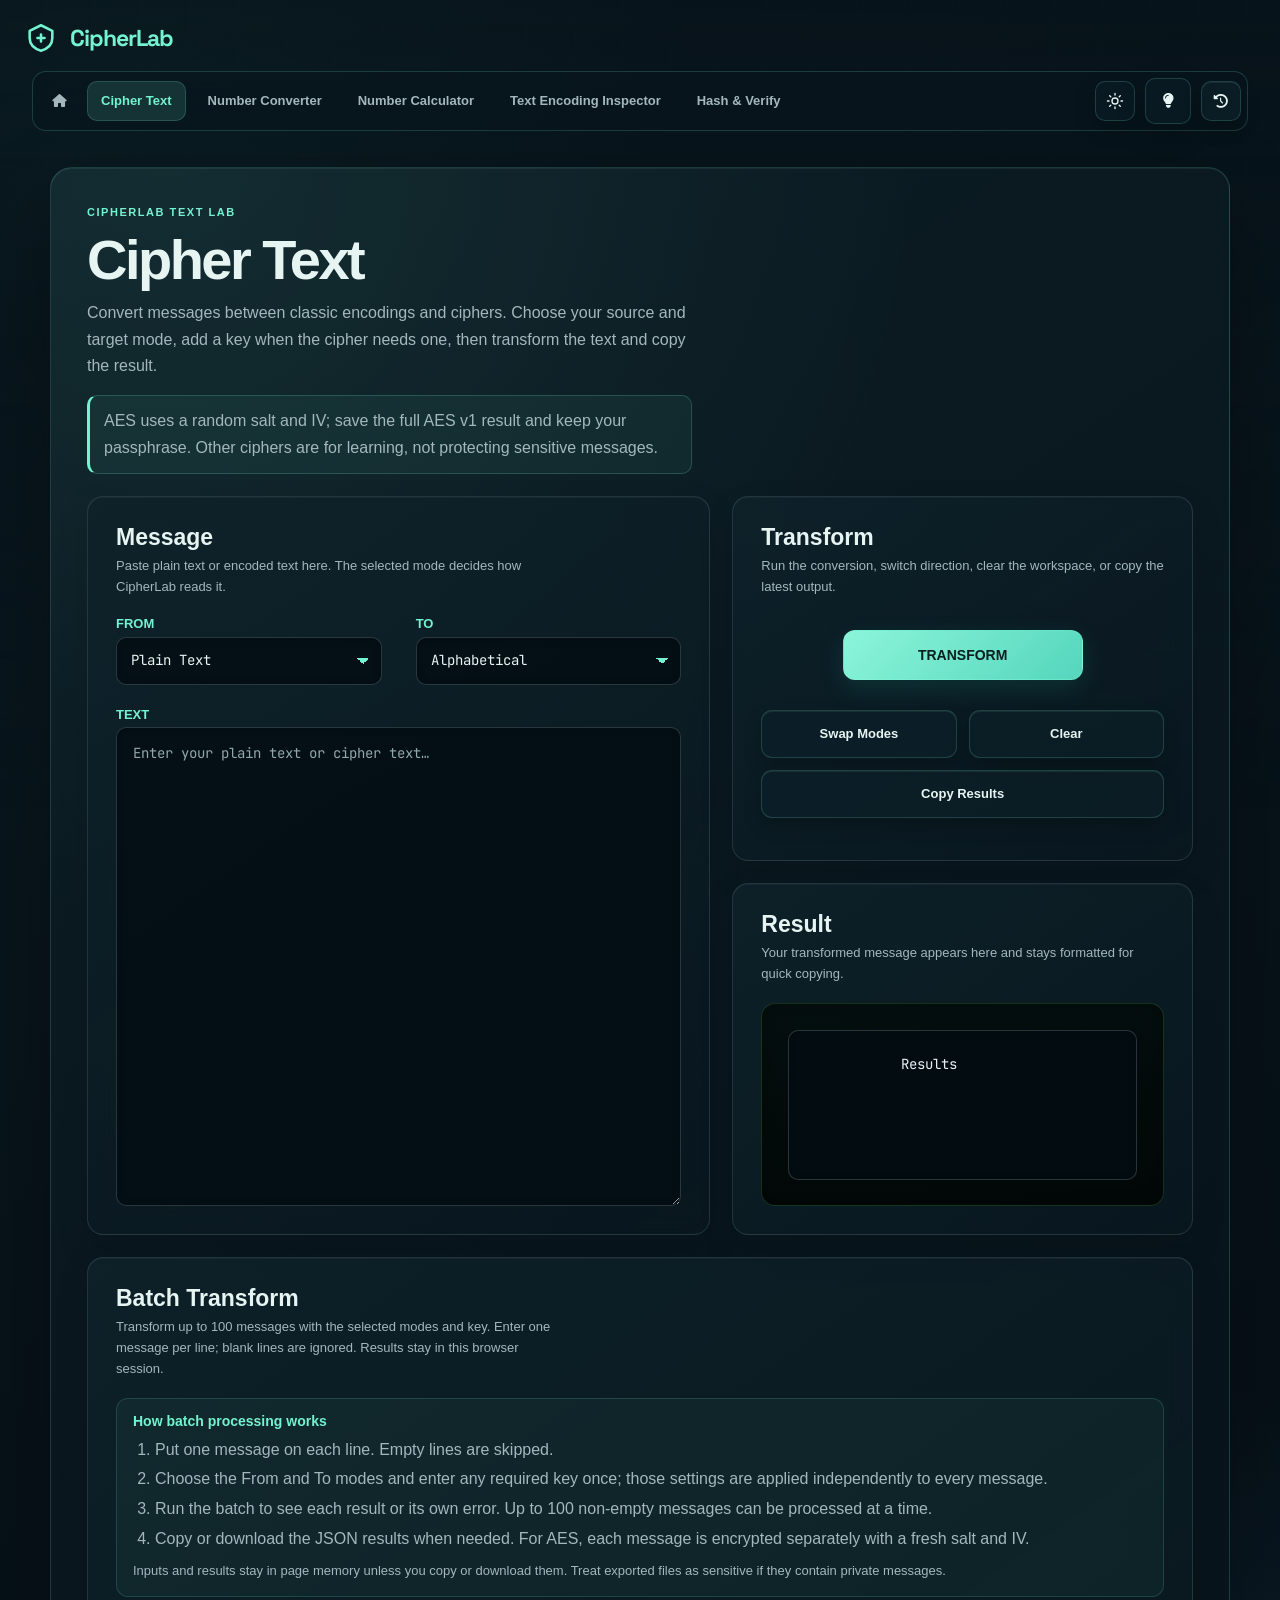
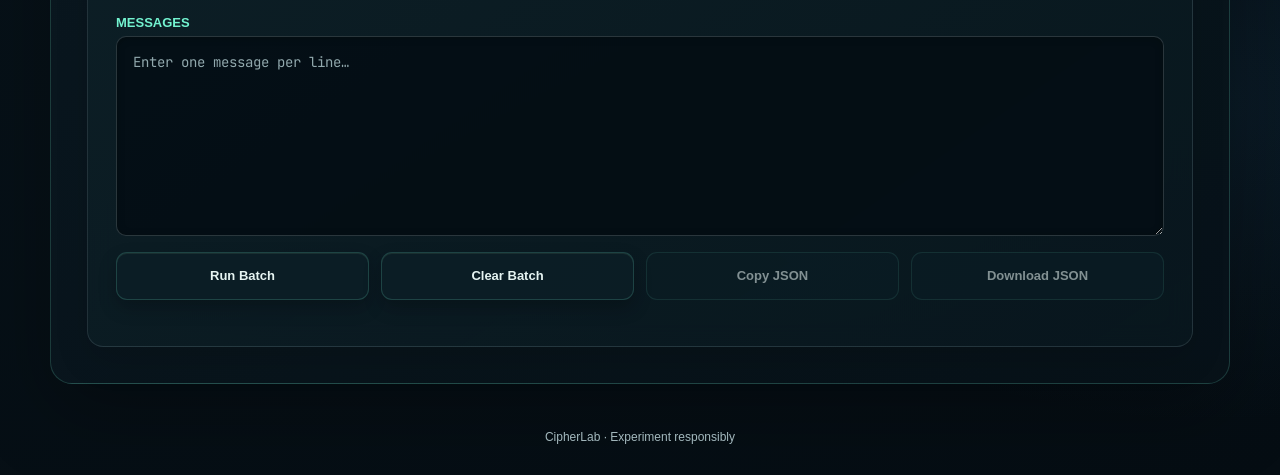
==== commit 1c1b2a22: "CipherLab" ====
--- a/ciphertext.html
+++ b/ciphertext.html
@@ -4,13 +4,13 @@
     <meta charset="utf-8" />
     <meta name="viewport" content="width=device-width, initial-scale=1" />
     <meta name="theme-color" content="#071219" />
-    <title>CipherApp — Cipher Text</title>
+    <title>CipherLab — Cipher Text</title>
     <script src="theme.js"></script>
     <script src="history.js"></script>
     <link rel="preconnect" href="https://fonts.googleapis.com" />
     <link rel="preconnect" href="https://fonts.gstatic.com" crossorigin />
     <link
-      href="https://fonts.googleapis.com/css2?family=JetBrains+Mono:wght@300;400;600&display=swap"
+      href="https://fonts.googleapis.com/css2?family=JetBrains+Mono:wght@300;400;600&family=Space+Grotesk:wght@500;600;700&display=swap"
       rel="stylesheet"
     />
     <link
@@ -601,7 +601,7 @@
           <li>Rail Fence uses zig-zag rows; the depth controls the rails.</li>
           <li>XOR works on bytes; keep the key short but not empty.</li>
           <li>
-            AES uses a random salt and IV. Keep the full CipherApp AES v1 output
+            AES uses a random salt and IV. Keep the full AES v1 output
             with your passphrase.
           </li>
           <li>
@@ -612,7 +612,7 @@
       </div>
     </div>
     <header class="topbar">
-      <a class="brand" href="index.html" aria-label="CipherApp home">
+      <a class="brand" href="index.html" aria-label="CipherLab home">
         <svg
           class="brand-mark"
           viewBox="0 0 24 24"
@@ -627,7 +627,7 @@
           <path d="M12 3 20 7v5c0 4.5-3.1 7.5-8 9-4.9-1.5-8-4.5-8-9V7l8-4Z" />
           <path d="M9.5 12h5M12 9.5v5" />
         </svg>
-        CipherApp
+        CipherLab
       </a>
     </header>
 
@@ -647,7 +647,7 @@
     <main class="center" id="main-content" tabindex="-1">
       <div class="cipher-shell cipher-layout">
         <section class="workspace-intro" aria-label="Cipher text overview">
-          <div class="workspace-kicker">CipherApp text lab</div>
+          <div class="workspace-kicker">CipherLab text lab</div>
           <h1>Cipher Text</h1>
           <p>
             Convert messages between classic encodings and ciphers. Choose your
@@ -667,7 +667,7 @@
               <h2>Message</h2>
               <p>
                 Paste plain text or encoded text here. The selected mode decides
-                how CipherApp reads it.
+                how CipherLab reads it.
               </p>
             </div>
           </div>
@@ -860,7 +860,7 @@
       </div>
     </main>
 
-    <footer class="footer">CipherApp · Experiment responsibly</footer>
+    <footer class="footer">CipherLab · Experiment responsibly</footer>
 
     <script>
       const input = document.getElementById("cipherInput");
--- a/style.css
+++ b/style.css
@@ -102,12 +102,12 @@
 .brand {
   display: inline-flex;
   align-items: center;
-  gap: 10px;
+  gap: 12px;
   color: var(--neon);
-  font-size: 15px;
+  font-family: "Space Grotesk", "Segoe UI", sans-serif;
+  font-size: 23px;
   font-weight: 700;
-  letter-spacing: 0.08em;
-  text-transform: uppercase;
+  letter-spacing: -0.045em;
   text-decoration: none;
 }
 
@@ -221,8 +221,8 @@
 }
 
 .brand-mark {
-  width: 25px;
-  height: 25px;
+  width: 34px;
+  height: 34px;
   flex: 0 0 auto;
 }
 
@@ -1816,7 +1816,13 @@
   }
 
   .topbar .brand {
-    font-size: 13px;
+    gap: 9px;
+    font-size: 19px;
+  }
+
+  .brand-mark {
+    width: 29px;
+    height: 29px;
   }
 
   .theme-toggle {
